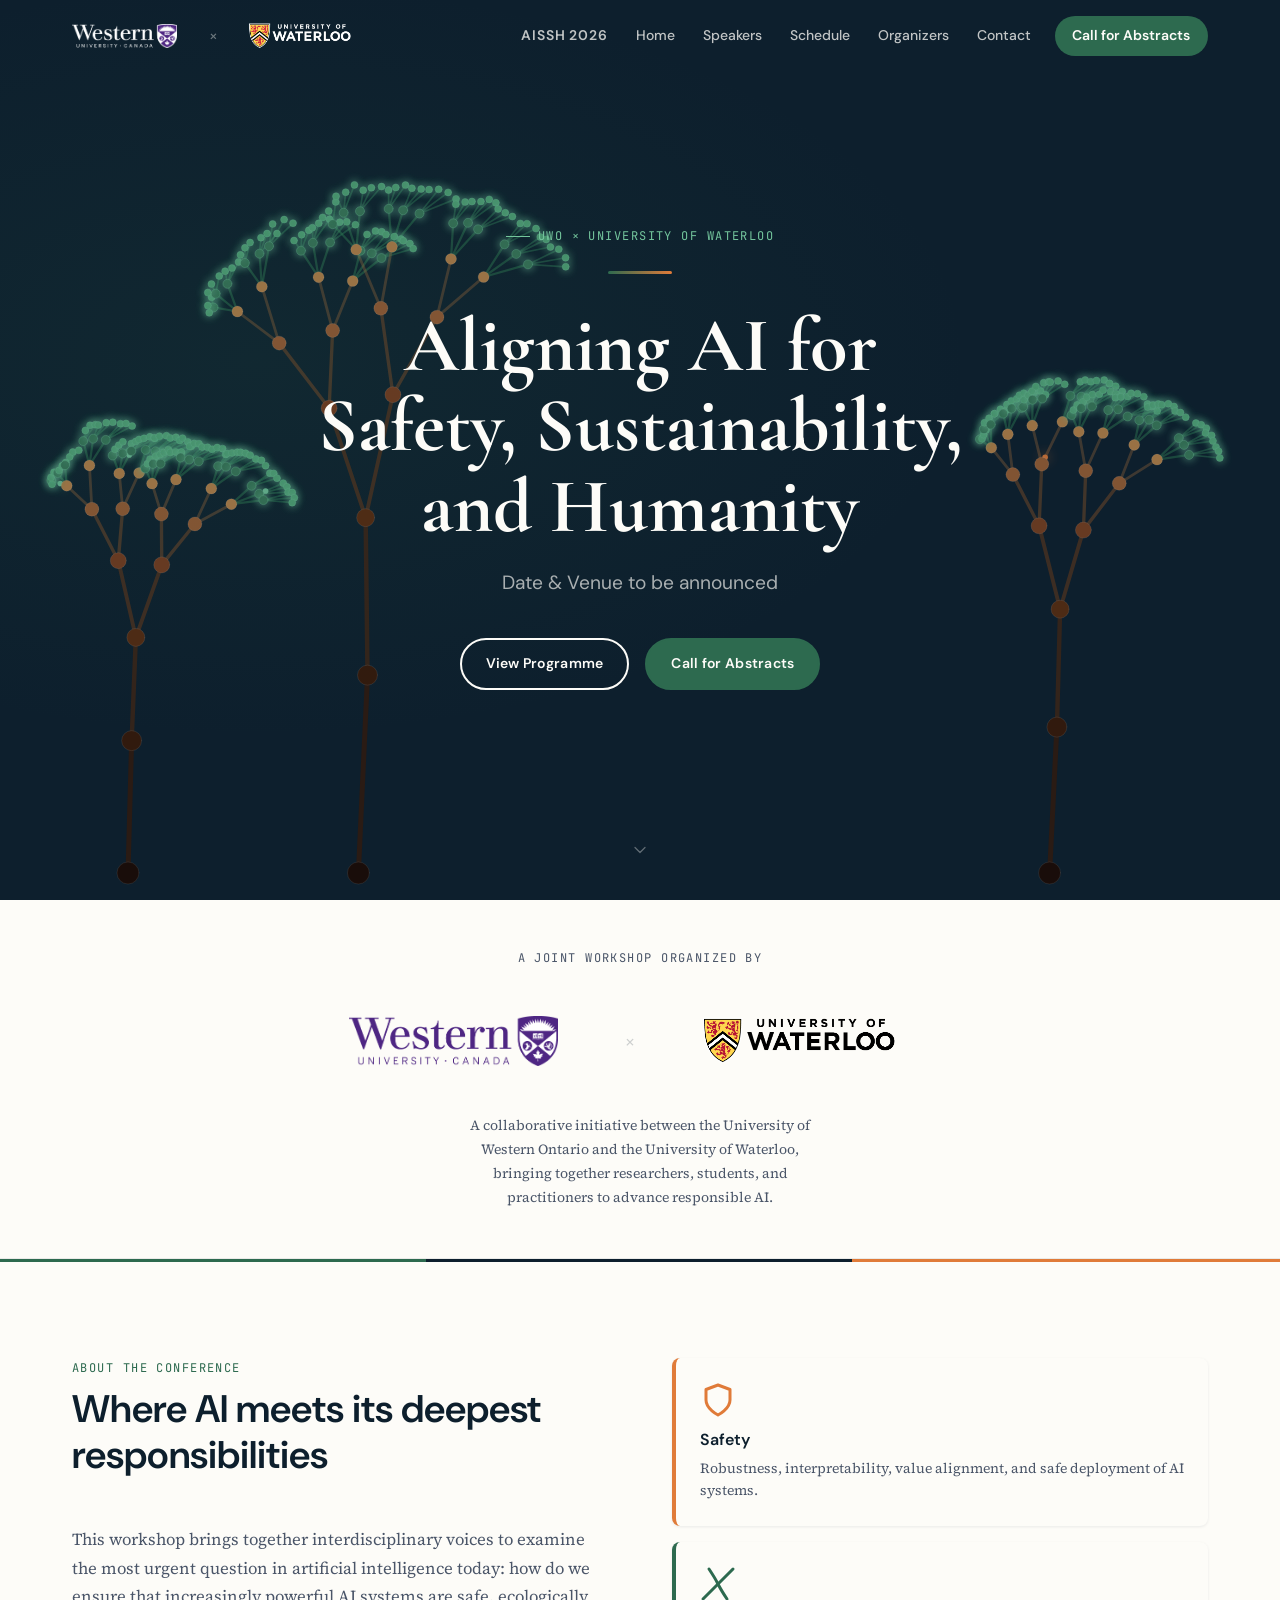
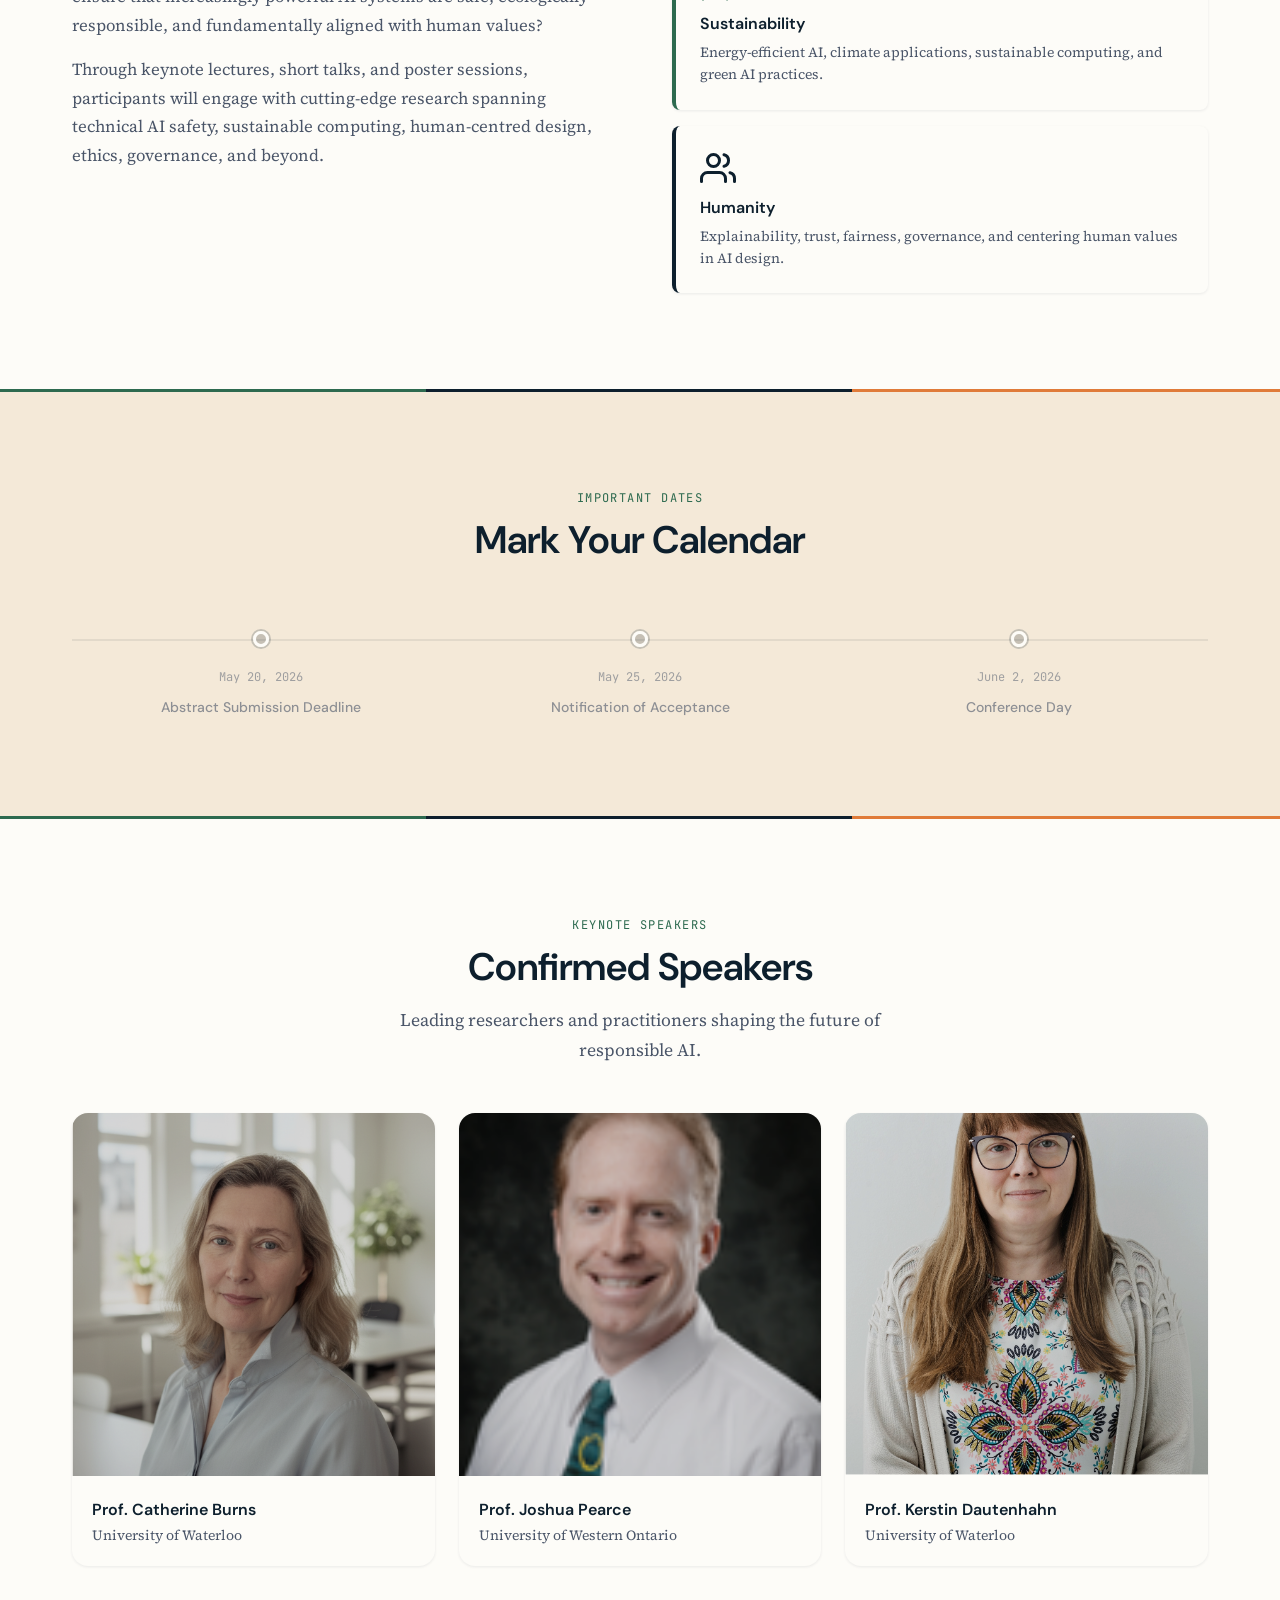
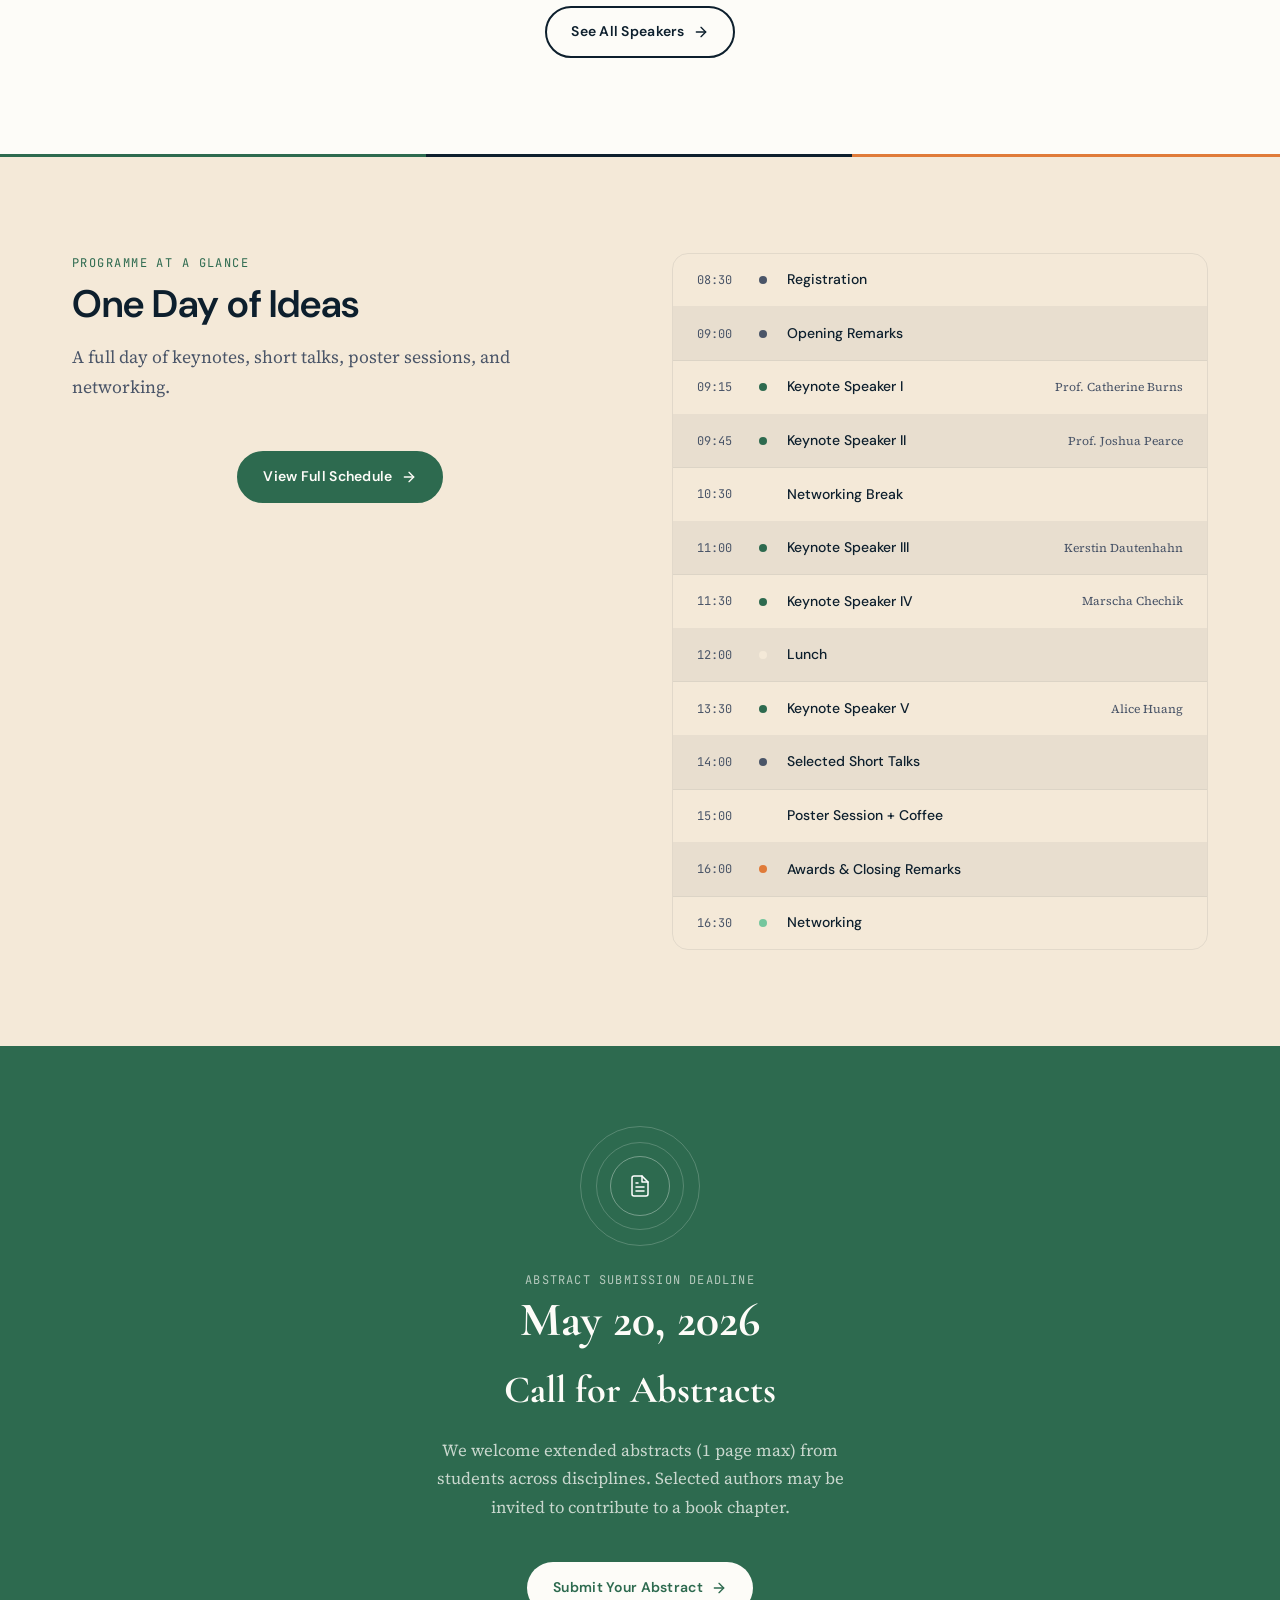
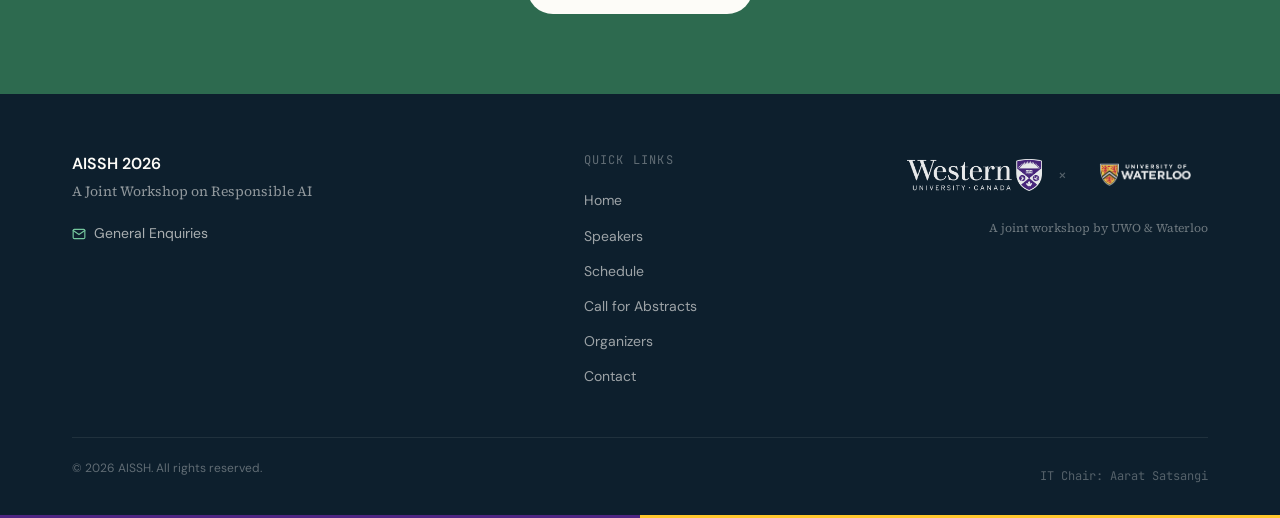
==== index.html @ c611cb41 "first commit" ====
<!DOCTYPE html>
<html lang="en">

<head>
  <meta charset="UTF-8">
  <meta name="viewport" content="width=device-width, initial-scale=1.0">
  <meta name="description"
    content="Aligning AI for Safety, Sustainability, and Humanity — a joint workshop by the University of Western Ontario and University of Waterloo.">
  <title>AISSH 2026 — Aligning AI for Safety, Sustainability, and Humanity</title>

  <!-- Fonts -->
  <link rel="preconnect" href="https://fonts.googleapis.com">
  <link rel="preconnect" href="https://fonts.gstatic.com" crossorigin>
  <link
    href="https://fonts.googleapis.com/css2?family=Cormorant+Garamond:wght@600;700&family=DM+Sans:ital,opsz,wght@0,9..40,400;0,9..40,500;0,9..40,600;1,9..40,400&family=Source+Serif+4:ital,opsz,wght@0,8..60,400;0,8..60,600;1,8..60,400&family=JetBrains+Mono:wght@400&display=swap"
    rel="stylesheet">

  <!-- CSS -->
  <link rel="stylesheet" href="css/variables.css">
  <link rel="stylesheet" href="css/base.css">
  <link rel="stylesheet" href="css/layout.css">
  <link rel="stylesheet" href="css/animations.css">
  <link rel="stylesheet" href="css/header.css">
  <link rel="stylesheet" href="css/footer.css">
  <link rel="stylesheet" href="css/hero.css">
  <link rel="stylesheet" href="css/home.css">
</head>

<body class="page-home">

  <!-- ══ HEADER ══════════════════════════════════════════════ -->
  <header class="site-header" role="banner">
    <div class="site-header__inner">
      <a href="index.html" class="site-header__logos" aria-label="AISSH 2026 — Home">
        <img src="assets/logos/uwo-logo-rev.png" alt="University of Western Ontario" class="site-header__logo-img">
        <span class="site-header__logo-sep" aria-hidden="true">×</span>
        <img src="assets/logos/waterloo-logo-rev.png" alt="University of Waterloo" class="site-header__logo-img">
      </a>

      <span class="site-header__wordmark" aria-hidden="true">AISSH 2026</span>

      <nav class="site-nav" aria-label="Main navigation">
        <a href="index.html" class="site-nav__link" data-nav-link>Home</a>
        <a href="speakers.html" class="site-nav__link" data-nav-link>Speakers</a>
        <a href="schedule.html" class="site-nav__link" data-nav-link>Schedule</a>
        <a href="organizers.html" class="site-nav__link" data-nav-link>Organizers</a>
        <a href="contact.html" class="site-nav__link" data-nav-link>Contact</a>
        <a href="call-for-abstracts.html" class="site-nav__link site-nav__cta" data-nav-link>Call for Abstracts</a>
      </nav>

      <button class="site-header__hamburger" aria-label="Open navigation menu" aria-expanded="false"
        aria-controls="mobile-nav">
        <span></span><span></span><span></span>
      </button>
    </div>
  </header>

  <!-- ══ MOBILE NAV ══════════════════════════════════════════ -->
  <nav id="mobile-nav" class="site-nav__mobile" aria-label="Mobile navigation">
    <a href="index.html" class="site-nav__mobile-link" data-nav-link>Home</a>
    <a href="speakers.html" class="site-nav__mobile-link" data-nav-link>Speakers</a>
    <a href="schedule.html" class="site-nav__mobile-link" data-nav-link>Schedule</a>
    <a href="organizers.html" class="site-nav__mobile-link" data-nav-link>Organizers</a>
    <a href="contact.html" class="site-nav__mobile-link" data-nav-link>Contact</a>
    <a href="call-for-abstracts.html" class="site-nav__mobile-cta">Call for Abstracts</a>
  </nav>

  <main id="main-content">

    <!-- ══ § HERO ══════════════════════════════════════════ -->
    <section class="hero" aria-label="Conference hero">

      <!-- Neural-tree canvas (right half, decorative) -->
      <canvas id="tree-canvas" class="hero__canvas" aria-hidden="true"></canvas>

      <div class="hero__content">
        <span class="hero__eyebrow anim-fade-up">UWO × University of Waterloo</span>
        <span class="hero__accent anim-fade-up anim-delay-1" aria-hidden="true"></span>

        <h1 class="hero__headline anim-fade-up anim-delay-2">
          Aligning AI for Safety, Sustainability, and Humanity
        </h1>

        <p class="hero__subline anim-fade-up anim-delay-3" id="hero-date">
          Date &amp; Venue to be announced
        </p>

        <div class="hero__ctas anim-fade-up anim-delay-4">
          <a href="schedule.html" class="btn btn-outline" id="hero-cta-schedule">View Programme</a>
          <a href="call-for-abstracts.html" class="btn btn-primary" id="hero-cta-submit">Call for Abstracts</a>
        </div>
      </div>

      <a href="#hosted-by" class="hero__scroll" aria-label="Scroll down">
        <svg xmlns="http://www.w3.org/2000/svg" width="20" height="20" viewBox="0 0 24 24" fill="none"
          stroke="currentColor" stroke-width="1.5" stroke-linecap="round" stroke-linejoin="round" aria-hidden="true">
          <polyline points="6 9 12 15 18 9" />
        </svg>
      </a>
    </section>

    <!-- ══ § HOSTED BY ══════════════════════════════════════════ -->
    <section class="hosted-by" id="hosted-by" aria-label="Hosted by">
      <div class="container">
        <div class="hosted-by__inner">
          <span class="hosted-by__label">A joint workshop organized by</span>
          <div class="hosted-by__logos">
            <img src="assets/logos/uwo-logo.png" alt="University of Western Ontario" class="hosted-by__logo">
            <span class="hosted-by__sep" aria-hidden="true">×</span>
            <img src="assets/logos/waterloo-logo.png" alt="University of Waterloo" class="hosted-by__logo">
          </div>
          <p class="hosted-by__description">
            A collaborative initiative between the University of Western Ontario and the University of Waterloo,
            bringing together researchers, students, and practitioners to advance responsible AI.
          </p>
        </div>
      </div>
    </section>

    <hr class="split-rule section-divider" aria-hidden="true">

    <!-- ══ § ABOUT ═══════════════════════════════════════════════ -->
    <section class="section" id="about" aria-labelledby="about-title">
      <div class="container">
        <div class="two-col">
          <!-- Left: description -->
          <div>
            <div class="section-header reveal">
              <span class="section-label">About the Conference</span>
              <h2 class="section-title" id="about-title">Where AI meets its deepest responsibilities</h2>
            </div>
            <p class="about__description reveal anim-delay-1">
              This workshop brings together interdisciplinary voices to examine the most urgent question
              in artificial intelligence today: how do we ensure that increasingly powerful AI systems
              are safe, ecologically responsible, and fundamentally aligned with human values?
            </p>
            <p class="about__description reveal anim-delay-2" style="margin-top:1rem;">
              Through keynote lectures, short talks, and poster sessions, participants will engage
              with cutting-edge research spanning technical AI safety, sustainable computing,
              human-centred design, ethics, governance, and beyond.
            </p>
          </div>

          <!-- Right: pillar cards -->
          <div class="about__pillars">
            <article class="pillar-card pillar-card--safety reveal">
              <svg class="pillar-card__icon" xmlns="http://www.w3.org/2000/svg" viewBox="0 0 24 24" fill="none"
                stroke="currentColor" stroke-width="2" stroke-linecap="round" stroke-linejoin="round"
                aria-hidden="true">
                <path d="M12 22s8-4 8-10V5l-8-3-8 3v7c0 6 8 10 8 10z" />
              </svg>
              <h3 class="pillar-card__title">Safety</h3>
              <p class="pillar-card__desc">Robustness, interpretability, value alignment, and safe deployment of AI
                systems.</p>
            </article>
            <article class="pillar-card pillar-card--sustain reveal anim-delay-1">
              <svg class="pillar-card__icon" xmlns="http://www.w3.org/2000/svg" viewBox="0 0 24 24" fill="none"
                stroke="currentColor" stroke-width="2" stroke-linecap="round" stroke-linejoin="round"
                aria-hidden="true">
                <path d="M2 22 C2 22 7 17 12 12 C17 7 22 2 22 2" />
                <path d="M6 2 C6 2 10 8 12 12 C14 16 18 22 18 22" />
              </svg>
              <h3 class="pillar-card__title">Sustainability</h3>
              <p class="pillar-card__desc">Energy-efficient AI, climate applications, sustainable computing, and green
                AI practices.</p>
            </article>
            <article class="pillar-card pillar-card--humanity reveal anim-delay-2">
              <svg class="pillar-card__icon" xmlns="http://www.w3.org/2000/svg" viewBox="0 0 24 24" fill="none"
                stroke="currentColor" stroke-width="2" stroke-linecap="round" stroke-linejoin="round"
                aria-hidden="true">
                <path d="M17 21v-2a4 4 0 0 0-4-4H5a4 4 0 0 0-4 4v2" />
                <circle cx="9" cy="7" r="4" />
                <path d="M23 21v-2a4 4 0 0 0-3-3.87" />
                <path d="M16 3.13a4 4 0 0 1 0 7.75" />
              </svg>
              <h3 class="pillar-card__title">Humanity</h3>
              <p class="pillar-card__desc">Explainability, trust, fairness, governance, and centering human values in AI
                design.</p>
            </article>
          </div>
        </div>
      </div>
    </section>

    <hr class="split-rule section-divider" aria-hidden="true">

    <!-- ══ § KEY DATES ═══════════════════════════════════════════ -->
    <section class="section section--sand" id="key-dates" aria-labelledby="dates-title">
      <div class="container">
        <div class="section-header section-header--center reveal">
          <span class="section-label">Important Dates</span>
          <h2 class="section-title" id="dates-title">Mark Your Calendar</h2>
        </div>
        <div class="key-dates__timeline" id="key-dates-list" aria-label="Key dates timeline">
          <!-- Injected by home.js -->
          <p class="text-center" style="color:var(--color-slate); padding:2rem 0;">Loading dates…</p>
        </div>
      </div>
    </section>

    <hr class="split-rule section-divider" aria-hidden="true">

    <!-- ══ § KEYNOTE SPEAKERS PREVIEW ══════════════════════════ -->
    <section class="section" id="speakers" aria-labelledby="speakers-preview-title">
      <div class="container">
        <div class="section-header section-header--center reveal">
          <span class="section-label">Keynote Speakers</span>
          <h2 class="section-title" id="speakers-preview-title">Confirmed Speakers</h2>
          <p class="section-subtitle">Leading researchers and practitioners shaping the future of responsible AI.</p>
        </div>
        <div class="card-grid card-grid--4" id="speakers-preview-grid" aria-label="Speaker preview cards">
          <!-- Injected by home.js -->
        </div>
        <div class="speaker-preview__see-all reveal">
          <a href="speakers.html" class="btn btn-outline-dark" id="see-all-speakers-link">
            See All Speakers
            <svg xmlns="http://www.w3.org/2000/svg" width="16" height="16" viewBox="0 0 24 24" fill="none"
              stroke="currentColor" stroke-width="2" stroke-linecap="round" stroke-linejoin="round" aria-hidden="true">
              <line x1="5" y1="12" x2="19" y2="12" />
              <polyline points="12 5 19 12 12 19" />
            </svg>
          </a>
        </div>
      </div>
    </section>

    <hr class="split-rule section-divider" aria-hidden="true">

    <!-- ══ § QUICK SCHEDULE ════════════════════════════════════ -->
    <section class="section section--sand" id="quick-schedule" aria-labelledby="schedule-preview-title">
      <div class="container">
        <div class="two-col">
          <div>
            <div class="section-header reveal">
              <span class="section-label">Programme at a Glance</span>
              <h2 class="section-title" id="schedule-preview-title">One Day of Ideas</h2>
              <p class="section-subtitle">A full day of keynotes, short talks, poster sessions, and networking.</p>
            </div>
            <div class="quick-schedule__link reveal">
              <a href="schedule.html" class="btn btn-primary" id="full-schedule-link">
                View Full Schedule
                <svg xmlns="http://www.w3.org/2000/svg" width="16" height="16" viewBox="0 0 24 24" fill="none"
                  stroke="currentColor" stroke-width="2" stroke-linecap="round" stroke-linejoin="round"
                  aria-hidden="true">
                  <line x1="5" y1="12" x2="19" y2="12" />
                  <polyline points="12 5 19 12 12 19" />
                </svg>
              </a>
            </div>
          </div>
          <div id="quick-schedule-list" class="quick-schedule__list reveal anim-delay-1"
            aria-label="Quick schedule overview">
            <!-- Injected by home.js -->
          </div>
        </div>
      </div>
    </section>

    <!-- ══ § CFP BANNER ════════════════════════════════════════ -->
    <section class="cfp-banner" id="cfp" aria-labelledby="cfp-title">
      <div class="container">
        <div class="cfp-banner__inner">
          <div class="cfp-banner__rings" aria-hidden="true">
            <div class="cfp-banner__rings-inner">
              <svg xmlns="http://www.w3.org/2000/svg" width="24" height="24" viewBox="0 0 24 24" fill="none"
                stroke="white" stroke-width="1.5" stroke-linecap="round" stroke-linejoin="round">
                <path d="M14 2H6a2 2 0 0 0-2 2v16a2 2 0 0 0 2 2h12a2 2 0 0 0 2-2V8z" />
                <polyline points="14 2 14 8 20 8" />
                <line x1="16" y1="13" x2="8" y2="13" />
                <line x1="16" y1="17" x2="8" y2="17" />
                <polyline points="10 9 9 9 8 9" />
              </svg>
            </div>
          </div>
          <div>
            <span class="cfp-banner__deadline-label">Abstract Submission Deadline</span>
            <span class="cfp-banner__deadline-date" id="cfp-deadline-display">To be announced</span>
          </div>
          <h2 class="cfp-banner__title" id="cfp-title">Call for Abstracts</h2>
          <p class="cfp-banner__subtitle">
            We welcome extended abstracts (1 page max) from students across disciplines.
            Selected authors may be invited to contribute to a book chapter.
          </p>
          <a href="call-for-abstracts.html" class="btn cfp-banner__cta" id="cfp-banner-submit-btn">
            Submit Your Abstract
            <svg xmlns="http://www.w3.org/2000/svg" width="16" height="16" viewBox="0 0 24 24" fill="none"
              stroke="currentColor" stroke-width="2" stroke-linecap="round" stroke-linejoin="round" aria-hidden="true">
              <line x1="5" y1="12" x2="19" y2="12" />
              <polyline points="12 5 19 12 12 19" />
            </svg>
          </a>
        </div>
      </div>
    </section>

  </main>

  <!-- ══ FOOTER ═══════════════════════════════════════════════ -->
  <footer class="site-footer" role="contentinfo">
    <div class="container">
      <div class="site-footer__body">
        <div class="site-footer__identity">
          <p class="site-footer__conf-name">AISSH 2026</p>
          <p class="site-footer__tagline">Aligning AI for Safety, Sustainability, and Humanity</p>
          <ul class="site-footer__contact-list">
            <li class="site-footer__contact-item">
              <svg xmlns="http://www.w3.org/2000/svg" width="14" height="14" viewBox="0 0 24 24" fill="none"
                stroke="currentColor" stroke-width="2" stroke-linecap="round" stroke-linejoin="round"
                aria-hidden="true">
                <path d="M4 4h16c1.1 0 2 .9 2 2v12c0 1.1-.9 2-2 2H4c-1.1 0-2-.9-2-2V6c0-1.1.9-2 2-2z" />
                <polyline points="22,6 12,13 2,6" />
              </svg>
              <a href="contact.html">General Enquiries</a>
            </li>
          </ul>
        </div>

        <nav class="site-footer__nav" aria-label="Footer navigation">
          <p class="site-footer__nav-heading">Quick Links</p>
          <ul class="site-footer__nav-list">
            <li><a href="index.html" class="site-footer__nav-link">Home</a></li>
            <li><a href="speakers.html" class="site-footer__nav-link">Speakers</a></li>
            <li><a href="schedule.html" class="site-footer__nav-link">Schedule</a></li>
            <li><a href="call-for-abstracts.html" class="site-footer__nav-link">Call for Abstracts</a></li>
            <li><a href="organizers.html" class="site-footer__nav-link">Organizers</a></li>
            <li><a href="contact.html" class="site-footer__nav-link">Contact</a></li>
          </ul>
        </nav>

        <div class="site-footer__universities">
          <div class="site-footer__uni-strip">
            <img src="assets/logos/uwo-logo-rev.png" alt="University of Western Ontario" class="site-footer__uni-logo">
            <span class="site-footer__uni-sep" aria-hidden="true">×</span>
            <img src="assets/logos/waterloo-logo-rev.png" alt="University of Waterloo" class="site-footer__uni-logo">
          </div>
          <p class="site-footer__uni-label">A joint workshop by UWO &amp; Waterloo</p>
        </div>
      </div>

      <div class="site-footer__bottom">
        <p class="site-footer__copyright">© <span class="footer-year">2026</span> AISSH. All rights reserved.</p>
        <p class="site-footer__credit">IT Chair: Aarat Satsangi</p>
      </div>
    </div>
    <div class="site-footer__uni-bar" aria-hidden="true"></div>
  </footer>

  <!-- ══ SCRIPTS ══════════════════════════════════════════════ -->
  <script src="js/main.js"></script>
  <script src="js/home.js"></script>
  <script src="js/tree.js"></script>
</body>

</html>
---- css/variables.css ----
/* ============================================================
   VARIABLES.CSS — Design Tokens & CSS Custom Properties
   ============================================================ */

:root {
  /* ——— Colour Palette ——— */
  --color-deep:        #0D1F2D;
  --color-forest:      #2D6A4F;
  --color-sage:        #74C69D;
  --color-sand:        #F4E9D8;
  --color-amber:       #E07B39;
  --color-slate:       #4A5568;
  --color-white:       #FDFCF8;

  /* Transparent variants */
  --color-deep-05:     rgba(13, 31, 45, 0.05);
  --color-deep-08:     rgba(13, 31, 45, 0.08);
  --color-deep-12:     rgba(13, 31, 45, 0.12);
  --color-deep-20:     rgba(13, 31, 45, 0.20);
  --color-forest-10:   rgba(45, 106, 79, 0.10);
  --color-forest-15:   rgba(45, 106, 79, 0.15);
  --color-amber-10:    rgba(224, 123, 57, 0.10);
  --color-amber-15:    rgba(224, 123, 57, 0.15);
  --color-white-10:    rgba(253, 252, 248, 0.10);
  --color-white-80:    rgba(253, 252, 248, 0.80);

  /* University Accents — footer & co-branding only */
  --color-uwo:         #4F2683;
  --color-waterloo:    #FFC72C;

  /* ——— Typography ——— */
  --font-display: 'Cormorant Garamond', Georgia, 'Times New Roman', serif;
  --font-heading:  'DM Sans', system-ui, -apple-system, sans-serif;
  --font-body:     'Source Serif 4', Georgia, 'Times New Roman', serif;
  --font-mono:     'JetBrains Mono', 'Courier New', Courier, monospace;

  /* ——— Type Scale ——— */
  --text-hero:    clamp(2.8rem, 6vw, 5rem);
  --text-h2:      clamp(1.75rem, 3vw, 2.5rem);
  --text-h3:      clamp(1.2rem, 2vw, 1.5rem);
  --text-body:    1rem;
  --text-small:   0.875rem;
  --text-caption: 0.75rem;

  /* ——— Line Heights ——— */
  --lh-hero:  1.05;
  --lh-h2:    1.2;
  --lh-h3:    1.3;
  --lh-body:  1.7;

  /* ——— Spacing ——— */
  --section-py:     clamp(4rem, 8vw, 6rem);
  --container-max:  1200px;
  --container-px:   clamp(1rem, 4vw, 2rem);
  --card-gap:       1.5rem;
  --header-height:  72px;

  /* ——— Border Radius ——— */
  --radius-sm:   4px;
  --radius-md:   8px;
  --radius-lg:   16px;
  --radius-xl:   24px;
  --radius-full: 9999px;

  /* ——— Shadows ——— */
  --shadow-sm:  0 1px 3px var(--color-deep-08);
  --shadow-md:  0 4px 16px var(--color-deep-12);
  --shadow-lg:  0 8px 32px var(--color-deep-20);

  /* ——— Transitions ——— */
  --transition-fast: 150ms ease;
  --transition-base: 300ms ease;
  --transition-slow: 500ms ease;

  /* ——— Z-Index Scale ——— */
  --z-base:    1;
  --z-card:    10;
  --z-header:  100;
  --z-modal:   200;
  --z-overlay: 190;
}
---- css/base.css ----
/* ============================================================
   BASE.CSS — Reset, Typography, Global Element Styles
   ============================================================ */

/* ——— CSS Reset ——— */
*, *::before, *::after {
  box-sizing: border-box;
  margin: 0;
  padding: 0;
}

html {
  scroll-behavior: smooth;
  font-size: 16px;
  -webkit-text-size-adjust: 100%;
}

body {
  font-family: var(--font-body);
  font-size: var(--text-body);
  line-height: var(--lh-body);
  color: var(--color-deep);
  background-color: var(--color-white);
  -webkit-font-smoothing: antialiased;
  -moz-osx-font-smoothing: grayscale;
}

img, svg, video {
  display: block;
  max-width: 100%;
}

a {
  color: var(--color-forest);
  text-decoration: none;
  transition: color var(--transition-fast);
}

a:hover {
  color: var(--color-amber);
}

a:focus-visible {
  outline: 2px solid var(--color-amber);
  outline-offset: 3px;
  border-radius: var(--radius-sm);
}

ul, ol {
  list-style: none;
}

button {
  cursor: pointer;
  border: none;
  background: none;
  font-family: inherit;
}

button:focus-visible {
  outline: 2px solid var(--color-amber);
  outline-offset: 3px;
  border-radius: var(--radius-sm);
}

input, textarea, select {
  font-family: inherit;
  font-size: inherit;
}

/* ——— Typography ——— */
h1, h2, h3, h4, h5, h6 {
  font-family: var(--font-heading);
  line-height: var(--lh-h2);
  color: var(--color-deep);
}

h1 { font-size: var(--text-h2); font-weight: 600; }
h2 { font-size: var(--text-h2); font-weight: 600; }
h3 { font-size: var(--text-h3); font-weight: 500; line-height: var(--lh-h3); }

p { margin-bottom: 1rem; }
p:last-child { margin-bottom: 0; }

strong { font-weight: 600; }
em { font-style: italic; }

/* ——— Section Heading Pattern ——— */
.section-label {
  font-family: var(--font-mono);
  font-size: var(--text-caption);
  letter-spacing: 0.12em;
  text-transform: uppercase;
  color: var(--color-forest);
  margin-bottom: 0.5rem;
  display: block;
}

.section-title {
  font-family: var(--font-heading);
  font-size: var(--text-h2);
  font-weight: 600;
  color: var(--color-deep);
  line-height: var(--lh-h2);
  margin-bottom: 1rem;
}

.section-subtitle {
  font-family: var(--font-body);
  font-size: 1.1rem;
  color: var(--color-slate);
  line-height: var(--lh-body);
  max-width: 56ch;
}

/* ——— Split Rule Divider ——— */
.split-rule {
  display: flex;
  height: 3px;
  border: none;
  margin: 0;
  gap: 0;
}

.split-rule::before,
.split-rule,
.split-rule::after {
  content: '';
  display: block;
}

/* Used as a standalone element */
hr.split-rule {
  width: 100%;
  height: 3px;
  background: linear-gradient(
    to right,
    var(--color-forest) 33.3%,
    var(--color-deep)   33.3% 66.6%,
    var(--color-amber)  66.6%
  );
  border: none;
  margin: 0;
}

/* ——— Button Styles ——— */
.btn {
  display: inline-flex;
  align-items: center;
  gap: 0.5rem;
  padding: 0.75rem 1.5rem;
  border-radius: var(--radius-full);
  font-family: var(--font-heading);
  font-size: var(--text-small);
  font-weight: 600;
  letter-spacing: 0.02em;
  text-decoration: none;
  transition: background-color var(--transition-base),
              color var(--transition-base),
              box-shadow var(--transition-base),
              transform var(--transition-fast);
  cursor: pointer;
  border: 2px solid transparent;
}

.btn:hover {
  transform: translateY(-2px);
}

.btn:active {
  transform: translateY(0);
}

.btn-primary {
  background-color: var(--color-forest);
  color: var(--color-white);
  border-color: var(--color-forest);
}

.btn-primary:hover {
  background-color: #245c42;
  border-color: #245c42;
  color: var(--color-white);
  box-shadow: var(--shadow-md);
}

.btn-outline {
  background-color: transparent;
  color: var(--color-white);
  border-color: var(--color-white);
}

.btn-outline:hover {
  background-color: var(--color-white);
  color: var(--color-deep);
  box-shadow: var(--shadow-md);
}

.btn-outline-dark {
  background-color: transparent;
  color: var(--color-deep);
  border-color: var(--color-deep);
}

.btn-outline-dark:hover {
  background-color: var(--color-deep);
  color: var(--color-white);
}

.btn-amber {
  background-color: var(--color-amber);
  color: var(--color-white);
  border-color: var(--color-amber);
}

.btn-amber:hover {
  background-color: #c96a2a;
  border-color: #c96a2a;
  color: var(--color-white);
  box-shadow: var(--shadow-md);
}

/* ——— Badge ——— */
.badge {
  display: inline-flex;
  align-items: center;
  padding: 0.2rem 0.65rem;
  border-radius: var(--radius-full);
  font-family: var(--font-mono);
  font-size: var(--text-caption);
  font-weight: 400;
  letter-spacing: 0.04em;
  text-transform: uppercase;
}

.badge-confirmed {
  background-color: var(--color-forest-10);
  color: var(--color-forest);
}

/* ——— Utilities ——— */
.visually-hidden {
  position: absolute;
  width: 1px;
  height: 1px;
  margin: -1px;
  padding: 0;
  overflow: hidden;
  clip: rect(0, 0, 0, 0);
  white-space: nowrap;
  border: 0;
}

.text-center { text-align: center; }
.text-left   { text-align: left; }

.mt-sm { margin-top: 0.5rem; }
.mt-md { margin-top: 1rem; }
.mt-lg { margin-top: 2rem; }
---- css/layout.css ----
/* ============================================================
   LAYOUT.CSS — Containers, Grid, Section Wrappers
   ============================================================ */

/* ——— Container ——— */
.container {
  width: 100%;
  max-width: var(--container-max);
  margin-inline: auto;
  padding-inline: var(--container-px);
}

/* ——— Section Wrapper ——— */
.section {
  padding-block: var(--section-py);
}

.section--sand {
  background-color: var(--color-sand);
}

.section--deep {
  background-color: var(--color-deep);
  color: var(--color-white);
}

.section--forest {
  background-color: var(--color-forest);
  color: var(--color-white);
}

/* ——— Section Header ——— */
.section-header {
  margin-bottom: 3rem;
}

.section-header--center {
  text-align: center;
}

.section-header--center .section-subtitle {
  margin-inline: auto;
}

/* ——— Page Hero (inner pages) ——— */
.page-hero {
  background-color: var(--color-deep);
  color: var(--color-white);
  padding-top: calc(var(--header-height) + 5rem);
  padding-bottom: 4.5rem;
  min-height: 420px;
  position: relative;
  overflow: hidden;
}

.page-hero::before {
  display: none;
}

.page-hero .container {
  position: relative;
  z-index: 2;
  /* above canvas (z-index:0) */
  text-align: center;
  width: 100%;
}

.page-hero__label {
  font-family: var(--font-mono);
  font-size: var(--text-caption);
  letter-spacing: 0.12em;
  text-transform: uppercase;
  color: var(--color-sage);
  display: block;
  margin-bottom: 0.75rem;
}

.page-hero__title {
  font-family: var(--font-display);
  font-size: clamp(2rem, 4vw, 3.5rem);
  font-weight: 700;
  line-height: 1.1;
  color: var(--color-white);
  margin-bottom: 1rem;
}

.page-hero__subtitle {
  font-family: var(--font-body);
  font-size: 1.1rem;
  color: var(--color-sand);
  max-width: 52ch;
  line-height: var(--lh-body);
  margin-inline: auto;
  /* centre the constrained subtitle */
}

/* ——— Divider ——— */
.section-divider {
  margin-block: 0;
}

/* ——— Card Grids ——— */
.card-grid {
  display: grid;
  gap: var(--card-gap);
}

.card-grid--3 {
  grid-template-columns: repeat(3, 1fr);
}

.card-grid--2 {
  grid-template-columns: repeat(3, 1fr);
}

.card-grid--4 {
  grid-template-columns: repeat(3, 1fr);
}

/* ——— Responsive Grid Breakpoints ——— */
@media (max-width: 1024px) {
  .card-grid--4 {
    grid-template-columns: repeat(3, 1fr);
  }

  .card-grid--3 {
    grid-template-columns: repeat(3, 1fr);
  }
}

@media (max-width: 640px) {

  .card-grid--4,
  .card-grid--3,
  .card-grid--2 {
    grid-template-columns: 1fr;
  }
}

/* ——— Two Column Layout ——— */
.two-col {
  display: grid;
  grid-template-columns: 1fr 1fr;
  gap: 4rem;
  align-items: start;
}

@media (max-width: 768px) {
  .two-col {
    grid-template-columns: 1fr;
    gap: 2rem;
  }
}

/* ——— Flex utilities ——— */
.flex-center {
  display: flex;
  align-items: center;
  justify-content: center;
}

.flex-between {
  display: flex;
  align-items: center;
  justify-content: space-between;
}

.flex-gap-sm {
  gap: 0.5rem;
}

.flex-gap-md {
  gap: 1rem;
}

.flex-gap-lg {
  gap: 1.5rem;
}

/* ——— Main content offset for sticky header ——— */
main {
  padding-top: var(--header-height);
}

/* Home page hero doesn't need offset — it's full-viewport */
body.page-home main {
  padding-top: 0;
}
---- css/animations.css ----
/* ============================================================
   ANIMATIONS.CSS — Keyframes & Motion Utilities
   ============================================================ */

/* ——— Keyframes ——— */
@keyframes fadeInUp {
  from { opacity: 0; transform: translateY(24px); }
  to   { opacity: 1; transform: translateY(0); }
}

@keyframes fadeIn {
  from { opacity: 0; }
  to   { opacity: 1; }
}

@keyframes slideInLeft {
  from { opacity: 0; transform: translateX(-24px); }
  to   { opacity: 1; transform: translateX(0); }
}

@keyframes slideInRight {
  from { opacity: 0; transform: translateX(24px); }
  to   { opacity: 1; transform: translateX(0); }
}

@keyframes chevronBounce {
  0%, 100% { transform: translateY(0); }
  50%       { transform: translateY(6px); }
}

@keyframes pulseRing {
  0%   { transform: scale(1);   opacity: 0.6; }
  100% { transform: scale(1.4); opacity: 0; }
}

@keyframes spinnerRotate {
  to { transform: rotate(360deg); }
}

/* ——— Animation Utility Classes ——— */
.anim-fade-up {
  animation: fadeInUp 0.7s ease both;
}

.anim-delay-1 { animation-delay: 0.1s; }
.anim-delay-2 { animation-delay: 0.2s; }
.anim-delay-3 { animation-delay: 0.35s; }
.anim-delay-4 { animation-delay: 0.5s; }
.anim-delay-5 { animation-delay: 0.65s; }

.anim-fade-in {
  animation: fadeIn 0.6s ease both;
}

/* ——— Scroll-triggered reveal (JS adds .revealed) ——— */
.reveal {
  opacity: 0;
  transform: translateY(20px);
  transition: opacity 0.6s ease, transform 0.6s ease;
}
.reveal.revealed {
  opacity: 1;
  transform: translateY(0);
}

/* ——— Respect reduced motion ——— */
@media (prefers-reduced-motion: reduce) {
  *,
  *::before,
  *::after {
    animation-duration: 0.01ms !important;
    animation-iteration-count: 1 !important;
    transition-duration: 0.01ms !important;
  }

  .reveal {
    opacity: 1;
    transform: none;
    transition: none;
  }
}
---- css/header.css ----
/* ============================================================
   HEADER.CSS — Sticky Navigation
   ============================================================ */

.site-header {
  position: fixed;
  top: 0;
  left: 0;
  right: 0;
  height: var(--header-height);
  z-index: var(--z-header);
  transition: background-color var(--transition-base),
    box-shadow var(--transition-base),
    backdrop-filter var(--transition-base);
}

/* Transparent state (on hero) */
.site-header--transparent {
  background-color: transparent;
}

/* Solid state (after scroll) */
.site-header--solid {
  background-color: var(--color-deep);
  box-shadow: 0 1px 0 rgba(253, 252, 248, 0.08);
  backdrop-filter: blur(12px);
}

/* Non-home pages always solid */
.site-header--always-solid {
  background-color: var(--color-deep);
  box-shadow: 0 1px 0 rgba(253, 252, 248, 0.08);
}

/* ——— Inner layout — 3-column grid ——— */
.site-header__inner {
  display: grid;
  grid-template-columns: 1fr auto 1fr;
  align-items: center;
  height: 100%;
  padding-inline: var(--container-px);
  max-width: var(--container-max);
  margin-inline: auto;
  gap: 1rem;
}

/* ——— Logo Strip ——— */
.site-header__logos {
  display: flex;
  align-items: center;
  gap: 0.75rem;
  text-decoration: none;
  flex-shrink: 0;
}

.site-header__logo-img {
  width: auto;
  max-width: 250px;
  object-fit: contain;
  object-position: center;
  vertical-align: middle;
}

.site-header__logo-img[src*="uwo"] {
  height: 25px;
  margin-right: 20px;
  /* Western logo is wide/tall, visually shrink it slightly */
}

.site-header__logo-img[src*="waterloo"] {
  height: 56px;
  /* Waterloo logo is mostly padding/wide, visually scale it up */
}

.site-header__logo-sep {
  font-family: var(--font-heading);
  font-size: 1rem;
  color: rgba(253, 252, 248, 0.4);
  user-select: none;
}

/* ——— Wordmark (centre column) ——— */
.site-header__wordmark {
  font-family: var(--font-heading);
  font-size: var(--text-small);
  font-weight: 600;
  letter-spacing: 0.06em;
  text-transform: uppercase;
  color: rgba(253, 252, 248, 0.75);
  white-space: nowrap;
  pointer-events: none;
  text-align: center;
  /* No position:absolute — sits naturally in centre grid column */
}

/* ——— Navigation (right column) ——— */
.site-nav {
  display: flex;
  align-items: center;
  justify-content: flex-end;
  gap: 0.25rem;
}

.site-nav__link {
  font-family: var(--font-heading);
  font-size: var(--text-small);
  font-weight: 500;
  color: rgba(253, 252, 248, 0.75);
  padding: 0.4rem 0.75rem;
  border-radius: var(--radius-sm);
  text-decoration: none;
  transition: color var(--transition-fast), background-color var(--transition-fast);
}

.site-nav__link:hover,
.site-nav__link[aria-current="page"] {
  color: var(--color-white);
  background-color: var(--color-white-10);
}

.site-nav__cta {
  margin-left: 0.5rem;
  padding: 0.5rem 1.1rem;
  background-color: var(--color-forest);
  color: var(--color-white) !important;
  border-radius: var(--radius-full);
  font-weight: 600;
  font-size: var(--text-small);
  font-family: var(--font-heading);
  white-space: nowrap;
  transition: background-color var(--transition-base), transform var(--transition-fast);
}

.site-nav__cta:hover {
  background-color: #245c42;
  transform: translateY(-1px);
  color: var(--color-white);
  background-color: #245c42 !important;
}

/* ——— Hamburger (mobile) ——— */
.site-header__hamburger {
  display: none;
  flex-direction: column;
  justify-content: center;
  align-items: center;
  width: 44px;
  height: 44px;
  gap: 5px;
  cursor: pointer;
  background: none;
  border: none;
  padding: 0;
}

.site-header__hamburger span {
  display: block;
  width: 22px;
  height: 2px;
  background-color: var(--color-white);
  border-radius: 2px;
  transition: transform var(--transition-base), opacity var(--transition-base);
}

.site-header__hamburger[aria-expanded="true"] span:nth-child(1) {
  transform: translateY(7px) rotate(45deg);
}

.site-header__hamburger[aria-expanded="true"] span:nth-child(2) {
  opacity: 0;
}

.site-header__hamburger[aria-expanded="true"] span:nth-child(3) {
  transform: translateY(-7px) rotate(-45deg);
}

/* ——— Mobile Drawer ——— */
.site-nav__mobile {
  display: none;
  position: fixed;
  top: var(--header-height);
  left: 0;
  right: 0;
  background-color: var(--color-deep);
  border-top: 1px solid rgba(253, 252, 248, 0.08);
  padding: 1.5rem var(--container-px) 2rem;
  z-index: calc(var(--z-header) - 1);
  animation: fadeIn 0.2s ease;
}

.site-nav__mobile.is-open {
  display: block;
}

.site-nav__mobile-link {
  display: block;
  font-family: var(--font-heading);
  font-size: 1.1rem;
  font-weight: 500;
  color: rgba(253, 252, 248, 0.8);
  padding: 0.85rem 0;
  border-bottom: 1px solid rgba(253, 252, 248, 0.06);
  text-decoration: none;
  transition: color var(--transition-fast);
}

.site-nav__mobile-link:hover,
.site-nav__mobile-link[aria-current="page"] {
  color: var(--color-sage);
}

.site-nav__mobile-cta {
  display: inline-block;
  margin-top: 1.25rem;
  background-color: var(--color-forest);
  color: var(--color-white);
  padding: 0.75rem 1.5rem;
  border-radius: var(--radius-full);
  font-family: var(--font-heading);
  font-size: 1rem;
  font-weight: 600;
  text-decoration: none;
}

/* ——— Responsive ——— */
@media (max-width: 768px) {
  .site-header__inner {
    grid-template-columns: 1fr auto;
    /* logos | hamburger */
  }

  .site-nav {
    display: none;
  }

  .site-header__hamburger {
    display: flex;
  }

  .site-header__wordmark {
    display: none;
  }
}

@media (max-width: 480px) {
  .site-header__logo-img[src*="uwo"] {
    height: 20px;
    margin-right: 10px;
  }
  .site-header__logo-img[src*="waterloo"] {
    height: 42px;
  }
}
---- css/footer.css ----
/* ============================================================
   FOOTER.CSS — Site Footer
   ============================================================ */

.site-footer {
  background-color: var(--color-deep);
  color: rgba(253, 252, 248, 0.7);
  padding-top: 3.5rem;
}

/* ——— Main footer body ——— */
.site-footer__body {
  display: grid;
  grid-template-columns: 1fr auto 1fr;
  gap: 3rem;
  padding-bottom: 3rem;
  border-bottom: 1px solid rgba(253, 252, 248, 0.08);
  align-items: start;
}

/* Left: Identity */
.site-footer__conf-name {
  font-family: var(--font-heading);
  font-size: 1rem;
  font-weight: 600;
  color: var(--color-white);
  margin-bottom: 0.25rem;
}

.site-footer__tagline {
  font-family: var(--font-body);
  font-size: var(--text-small);
  color: rgba(253, 252, 248, 0.55);
  margin-bottom: 1.25rem;
  line-height: 1.5;
}

.site-footer__contact-list {
  display: flex;
  flex-direction: column;
  gap: 0.4rem;
}

.site-footer__contact-item {
  display: flex;
  align-items: center;
  gap: 0.5rem;
  font-family: var(--font-heading);
  font-size: var(--text-small);
}

.site-footer__contact-item svg {
  flex-shrink: 0;
  color: var(--color-sage);
}

.site-footer__contact-item a {
  color: rgba(253, 252, 248, 0.65);
  text-decoration: none;
  transition: color var(--transition-fast);
}

.site-footer__contact-item a:hover {
  color: var(--color-sage);
}

/* Centre: Quick links */
.site-footer__nav-heading {
  font-family: var(--font-mono);
  font-size: var(--text-caption);
  letter-spacing: 0.1em;
  text-transform: uppercase;
  color: rgba(253, 252, 248, 0.35);
  margin-bottom: 1rem;
}

.site-footer__nav-list {
  display: flex;
  flex-direction: column;
  gap: 0.5rem;
}

.site-footer__nav-link {
  font-family: var(--font-heading);
  font-size: var(--text-small);
  color: rgba(253, 252, 248, 0.6);
  text-decoration: none;
  transition: color var(--transition-fast);
}

.site-footer__nav-link:hover {
  color: var(--color-sage);
}

/* Right: University logos */
.site-footer__universities {
  display: flex;
  flex-direction: column;
  align-items: flex-end;
  gap: 1.25rem;
}

.site-footer__uni-strip {
  display: flex;
  align-items: center;
  gap: 1rem;
}

.site-footer__uni-logo {
  width: auto;
  max-width: 250px;
  object-fit: contain;
  object-position: center;
  vertical-align: middle;
  opacity: 0.9;
}

.site-footer__uni-logo[src*="uwo"] {
  height: 32px;
}

.site-footer__uni-logo[src*="waterloo"] {
  height: 50px;
}

.site-footer__uni-sep {
  font-family: var(--font-heading);
  font-size: 1rem;
  color: rgba(253, 252, 248, 0.3);
}

.site-footer__uni-label {
  font-family: var(--font-body);
  font-size: var(--text-caption);
  color: rgba(253, 252, 248, 0.4);
  text-align: right;
  line-height: 1.4;
}

/* ——— Footer bottom bar ——— */
.site-footer__bottom {
  padding-block: 1.25rem;
  display: flex;
  align-items: center;
  justify-content: space-between;
  gap: 1rem;
  flex-wrap: wrap;
}

.site-footer__copyright {
  font-family: var(--font-heading);
  font-size: var(--text-caption);
  color: rgba(253, 252, 248, 0.35);
}

.site-footer__credit {
  font-family: var(--font-mono);
  font-size: var(--text-caption);
  color: rgba(253, 252, 248, 0.3);
}

/* ——— University accent strip ——— */
.site-footer__uni-bar {
  height: 3px;
  background: linear-gradient(to right,
      var(--color-uwo) 50%,
      var(--color-waterloo) 50%);
}

/* ——— Responsive ——— */
@media (max-width: 900px) {
  .site-footer__body {
    grid-template-columns: 1fr 1fr;
  }

  .site-footer__universities {
    grid-column: 1 / -1;
    align-items: flex-start;
  }
}

@media (max-width: 560px) {
  .site-footer__body {
    grid-template-columns: 1fr;
    gap: 2rem;
  }

  .site-footer__universities {
    align-items: flex-start;
  }

  .site-footer__bottom {
    flex-direction: column;
    align-items: flex-start;
    gap: 0.5rem;
  }
}
---- css/hero.css ----
/* ============================================================
   HERO.CSS — Homepage Hero Section
   ============================================================ */

.hero {
  position: relative;
  min-height: 100svh;
  min-height: 100vh;
  display: flex;
  flex-direction: column;
  justify-content: center;
  background-color: var(--color-deep);
  background-image:
    radial-gradient(ellipse 80% 60% at 20% 40%, rgba(45, 106, 79, 0.12) 0%, transparent 70%);
  overflow: hidden;
  color: var(--color-white);
}

/* ——— Neural-tree canvas ——— */
.hero__canvas {
  position: absolute;
  inset: 0;
  width: 100%;
  height: 100%;
  pointer-events: none;
  z-index: 0;
  opacity: 0.8; /* matches ctrl-trees default value */
  transition: opacity 0.1s;
}


/* ——— Background texture (disabled) ——— */
.hero__texture {
  display: none;
}

/* Bottom gradient overlay removed */

/* ——— Content — centered above the tree ——— */
.hero__content {
  position: relative;
  z-index: 2;
  width: 100%;
  max-width: var(--container-max);
  margin-inline: auto;
  padding-inline: var(--container-px);
  padding-top: calc(var(--header-height) + 2rem);
  padding-bottom: 6rem;
  text-align: center;
}

/* ——— Pre-headline tag ——— */
.hero__eyebrow {
  display: inline-flex;
  align-items: center;
  justify-content: center;
  gap: 0.5rem;
  font-family: var(--font-mono);
  font-size: var(--text-caption);
  letter-spacing: 0.12em;
  text-transform: uppercase;
  color: var(--color-sage);
  margin-bottom: 1.5rem;
}

.hero__eyebrow::before {
  content: '';
  display: block;
  width: 24px;
  height: 1px;
  background-color: var(--color-sage);
}

/* ——— Headline ——— */
.hero__headline {
  font-family: var(--font-display);
  font-size: var(--text-hero);
  font-weight: 700;
  line-height: var(--lh-hero);
  color: var(--color-white);
  margin-bottom: 1.25rem;
  max-width: 18ch;
  margin-inline: auto; /* centre the constrained headline */
}

/* Stagger animation on words */
.hero__headline .word {
  display: inline-block;
  animation: fadeInUp 0.7s ease both;
}

/* ——— Subline ——— */
.hero__subline {
  font-family: var(--font-heading);
  font-size: clamp(1rem, 2vw, 1.2rem);
  color: rgba(253, 252, 248, 0.65);
  margin-bottom: 2.5rem;
  max-width: 48ch;
  line-height: 1.6;
  margin-inline: auto;
}

/* ——— CTA group ——— */
.hero__ctas {
  display: flex;
  align-items: center;
  justify-content: center;
  gap: 1rem;
  flex-wrap: wrap;
}

/* ——— Scroll chevron ——— */
.hero__scroll {
  position: absolute;
  bottom: 2.5rem;
  left: 50%;
  transform: translateX(-50%);
  z-index: 3;
  display: flex;
  flex-direction: column;
  align-items: center;
  gap: 0.35rem;
  color: rgba(253, 252, 248, 0.35);
  font-family: var(--font-mono);
  font-size: var(--text-caption);
  letter-spacing: 0.1em;
  text-transform: uppercase;
  text-decoration: none;
}

.hero__scroll svg {
  animation: chevronBounce 1.8s ease-in-out infinite;
}


/* ——— Decorative accent line ——— */
.hero__accent {
  display: block;
  width: 64px;
  height: 3px;
  background: linear-gradient(to right, var(--color-forest), var(--color-amber));
  border-radius: var(--radius-full);
  margin-bottom: 2rem;
  margin-inline: auto;
}

/* ——— Responsive ——— */
@media (max-width: 768px) {
  .hero__content {
    max-width: 100%;
    padding-bottom: 5rem;
  }

  .hero__ctas {
    flex-direction: column;
    align-items: center;
  }

  .hero__scroll {
    bottom: 1.5rem;
  }
}
---- css/home.css ----
/* ============================================================
   HOME.CSS — Homepage Section Styles
   (Hosted By, About, Key Dates, Speaker Preview,
    Quick Schedule, CFP Banner)
   ============================================================ */

/* ——— § Hosted By ——— */
.hosted-by {
  padding-block: 3rem;
  background-color: var(--color-white);
  border-bottom: 1px solid var(--color-deep-08);
}

.hosted-by__inner {
  display: flex;
  flex-direction: column;
  align-items: center;
  gap: 1.25rem;
  text-align: center;
}

.hosted-by__label {
  font-family: var(--font-mono);
  font-size: var(--text-caption);
  letter-spacing: 0.12em;
  text-transform: uppercase;
  color: var(--color-slate);
}

.hosted-by__logos {
  display: flex;
  align-items: center;
  gap: 2rem;
}

.hosted-by__logo {
  height: 44px;
  width: auto;
}


.hosted-by__logo[src*="uwo"] {
  height: 50px;
  margin-right: 35px;
  /* Western logo is wide/tall, visually shrink it slightly */
}

.hosted-by__logo[src*="waterloo"] {
  height: 106px;
  /* Waterloo logo is mostly padding/wide, visually scale it up */
}

.hosted-by__sep {
  font-family: var(--font-heading);
  font-size: 1.25rem;
  color: var(--color-deep-20);
  font-weight: 300;
}

.hosted-by__description {
  font-family: var(--font-body);
  font-size: var(--text-small);
  color: var(--color-slate);
  max-width: 52ch;
  line-height: var(--lh-body);
}

/* ——— § About the Conference ——— */
.about__description {
  font-size: 1.05rem;
  line-height: var(--lh-body);
  color: var(--color-slate);
  margin-bottom: 0;
}

/* Pillar Cards */
.pillar-card {
  background-color: var(--color-white);
  border-radius: var(--radius-md);
  padding: 1.5rem;
  border-left: 4px solid transparent;
  box-shadow: var(--shadow-sm);
  transition: box-shadow var(--transition-base), transform var(--transition-base);
}

.pillar-card:hover {
  box-shadow: var(--shadow-md);
  transform: translateY(-3px);
}

.pillar-card--safety {
  border-left-color: var(--color-amber);
}

.pillar-card--sustain {
  border-left-color: var(--color-forest);
}

.pillar-card--humanity {
  border-left-color: var(--color-deep);
}

.pillar-card__icon {
  width: 36px;
  height: 36px;
  margin-bottom: 0.75rem;
  color: var(--color-forest);
}

.pillar-card--safety .pillar-card__icon {
  color: var(--color-amber);
}

.pillar-card--humanity .pillar-card__icon {
  color: var(--color-deep);
}

.pillar-card__title {
  font-family: var(--font-heading);
  font-size: 1rem;
  font-weight: 600;
  color: var(--color-deep);
  margin-bottom: 0.4rem;
}

.pillar-card__desc {
  font-family: var(--font-body);
  font-size: var(--text-small);
  color: var(--color-slate);
  line-height: 1.6;
}

.about__pillars {
  display: flex;
  flex-direction: column;
  gap: 1rem;
}

/* ——— § Key Dates ——— */
.key-dates__timeline {
  display: flex;
  gap: 0;
  position: relative;
}

/* Horizontal desktop layout */
.key-dates__timeline::before {
  content: '';
  position: absolute;
  top: 28px;
  left: 0;
  right: 0;
  height: 2px;
  background: var(--color-deep-08);
  z-index: 0;
}

.key-date-item {
  flex: 1;
  position: relative;
  padding-top: 3.5rem;
  padding-inline: 1rem;
  text-align: center;
  z-index: 1;
}

.key-date-item__dot {
  position: absolute;
  top: 20px;
  left: 50%;
  transform: translateX(-50%);
  width: 16px;
  height: 16px;
  border-radius: 50%;
  background-color: var(--color-slate);
  border: 3px solid var(--color-white);
  box-shadow: 0 0 0 2px var(--color-slate);
  transition: background-color var(--transition-base);
}

.key-date-item--highlight .key-date-item__dot {
  background-color: var(--color-amber);
  box-shadow: 0 0 0 2px var(--color-amber);
}

.key-date-item--past .key-date-item__dot {
  background-color: var(--color-deep-20);
  box-shadow: 0 0 0 2px var(--color-deep-20);
}

.key-date-item__date {
  font-family: var(--font-mono);
  font-size: var(--text-caption);
  color: var(--color-amber);
  margin-bottom: 0.35rem;
  display: block;
}

.key-date-item--past .key-date-item__date {
  color: var(--color-slate);
  opacity: 0.5;
}

.key-date-item__label {
  font-family: var(--font-heading);
  font-size: var(--text-small);
  font-weight: 500;
  color: var(--color-deep);
  line-height: 1.3;
}

.key-date-item--past .key-date-item__label {
  color: var(--color-slate);
  opacity: 0.6;
}

/* TBD dates — not yet announced */
.key-date-item--tbd .key-date-item__date {
  color: var(--color-slate);
  font-style: italic;
  opacity: 0.6;
}

.key-date-item--tbd .key-date-item__label {
  opacity: 0.7;
}

/* Mobile: vertical */
@media (max-width: 700px) {
  .key-dates__timeline {
    flex-direction: column;
    gap: 0;
  }

  .key-dates__timeline::before {
    top: 0;
    bottom: 0;
    left: 22px;
    right: auto;
    width: 2px;
    height: auto;
  }

  .key-date-item {
    display: flex;
    align-items: flex-start;
    gap: 1.25rem;
    padding-top: 0;
    padding-left: 56px;
    padding-bottom: 1.75rem;
    text-align: left;
  }

  .key-date-item__dot {
    top: 4px;
    left: 16px;
    transform: none;
  }

  /* .key-date-item__text — no specific styles needed */
}

/* ——— § Speaker Preview ——— */
.speaker-preview-card {
  background-color: var(--color-white);
  border-radius: var(--radius-lg);
  overflow: hidden;
  box-shadow: var(--shadow-sm);
  transition: box-shadow var(--transition-base), transform var(--transition-base);
  cursor: pointer;
}

.speaker-preview-card:hover {
  box-shadow: var(--shadow-lg);
  transform: translateY(-4px);
}

.speaker-preview-card__photo-wrap {
  position: relative;
  aspect-ratio: 1 / 1;
  overflow: hidden;
}

.speaker-preview-card__photo {
  width: 100%;
  height: 100%;
  object-fit: cover;
  filter: grayscale(20%) brightness(0.85);
  transition: filter var(--transition-slow);
}

.speaker-preview-card:hover .speaker-preview-card__photo {
  filter: none;
}

.speaker-preview-card__avatar {
  width: 100%;
  height: 100%;
  display: flex;
  align-items: center;
  justify-content: center;
  background-color: var(--color-forest-15);
  font-family: var(--font-display);
  font-size: 3rem;
  font-weight: 600;
  color: var(--color-forest);
}

.speaker-preview-card__body {
  padding: 1.25rem;
}

.speaker-preview-card__name {
  font-family: var(--font-heading);
  font-size: 1rem;
  font-weight: 600;
  color: var(--color-deep);
  margin-bottom: 0.2rem;
}

.speaker-preview-card__affiliation {
  font-family: var(--font-body);
  font-size: var(--text-small);
  color: var(--color-slate);
  line-height: 1.4;
}

.speaker-preview-card__tag {
  margin-top: 0.6rem;
  font-family: var(--font-mono);
  font-size: var(--text-caption);
  color: var(--color-forest);
  letter-spacing: 0.04em;
}

.speaker-preview__see-all {
  text-align: center;
  margin-top: 2.5rem;
}

/* ——— § Quick Schedule ——— */
.quick-schedule__list {
  display: flex;
  flex-direction: column;
  gap: 0;
  border: 1px solid var(--color-deep-08);
  border-radius: var(--radius-lg);
  overflow: hidden;
}

.quick-schedule-row {
  display: flex;
  align-items: center;
  gap: 1.25rem;
  padding: 0.9rem 1.5rem;
  border-bottom: 1px solid var(--color-deep-05);
  transition: background-color var(--transition-fast);
}

.quick-schedule-row:last-child {
  border-bottom: none;
}

.quick-schedule-row:nth-child(even) {
  background-color: var(--color-deep-05);
}

.quick-schedule-row:hover {
  background-color: var(--color-forest-10);
}

.quick-schedule-row__time {
  font-family: var(--font-mono);
  font-size: var(--text-caption);
  color: var(--color-slate);
  min-width: 42px;
  flex-shrink: 0;
}

.quick-schedule-row__dot {
  width: 8px;
  height: 8px;
  border-radius: 50%;
  flex-shrink: 0;
}

.quick-schedule-row__title {
  font-family: var(--font-heading);
  font-size: var(--text-small);
  font-weight: 500;
  color: var(--color-deep);
  flex: 1;
}

.quick-schedule-row__speaker {
  font-family: var(--font-body);
  font-size: var(--text-caption);
  color: var(--color-slate);
}

.quick-schedule__link {
  text-align: center;
  margin-top: 1.5rem;
}

/* ——— § CFP Banner ——— */
.cfp-banner {
  background-color: var(--color-forest);
  color: var(--color-white);
  position: relative;
  overflow: hidden;
  padding-block: 5rem;
}

.cfp-banner::before {
  display: none;
}

.cfp-banner__inner {
  position: relative;
  z-index: 1;
  display: flex;
  flex-direction: column;
  align-items: center;
  text-align: center;
  gap: 1.5rem;
}

/* Concentric ring decoration */
.cfp-banner__rings {
  position: relative;
  width: 120px;
  height: 120px;
  display: flex;
  align-items: center;
  justify-content: center;
  flex-shrink: 0;
}

.cfp-banner__rings::before,
.cfp-banner__rings::after {
  content: '';
  position: absolute;
  border-radius: 50%;
  border: 1px solid rgba(253, 252, 248, 0.2);
}

.cfp-banner__rings::before {
  inset: 0;
}

.cfp-banner__rings::after {
  inset: 16px;
}

.cfp-banner__rings-inner {
  width: 60px;
  height: 60px;
  border-radius: 50%;
  border: 1px solid rgba(253, 252, 248, 0.35);
  display: flex;
  align-items: center;
  justify-content: center;
}

.cfp-banner__deadline-label {
  font-family: var(--font-mono);
  font-size: var(--text-caption);
  letter-spacing: 0.1em;
  text-transform: uppercase;
  color: rgba(253, 252, 248, 0.65);
  display: block;
  margin-bottom: 0.35rem;
}

.cfp-banner__deadline-date {
  font-family: var(--font-display);
  font-size: clamp(2rem, 4vw, 3rem);
  font-weight: 700;
  color: var(--color-white);
  display: block;
  line-height: 1;
}

.cfp-banner__title {
  font-family: var(--font-display);
  font-size: clamp(1.75rem, 3vw, 2.5rem);
  font-weight: 700;
  color: var(--color-white);
  line-height: 1.15;
}

.cfp-banner__subtitle {
  font-family: var(--font-body);
  font-size: 1.05rem;
  color: rgba(253, 252, 248, 0.75);
  max-width: 48ch;
  line-height: var(--lh-body);
}

.cfp-banner__cta {
  background-color: var(--color-white) !important;
  color: var(--color-forest) !important;
}

.cfp-banner__cta:hover {
  background-color: var(--color-sand) !important;
  color: var(--color-forest) !important;
}

@media (max-width: 640px) {
  .cfp-banner {
    padding-block: 4rem;
  }

  .hosted-by__logo[src*="uwo"] {
    height: 32px;
    margin-right: 15px;
  }

  .hosted-by__logo[src*="waterloo"] {
    height: 64px;
  }

  .hosted-by__logos {
    gap: 1rem;
  }
}
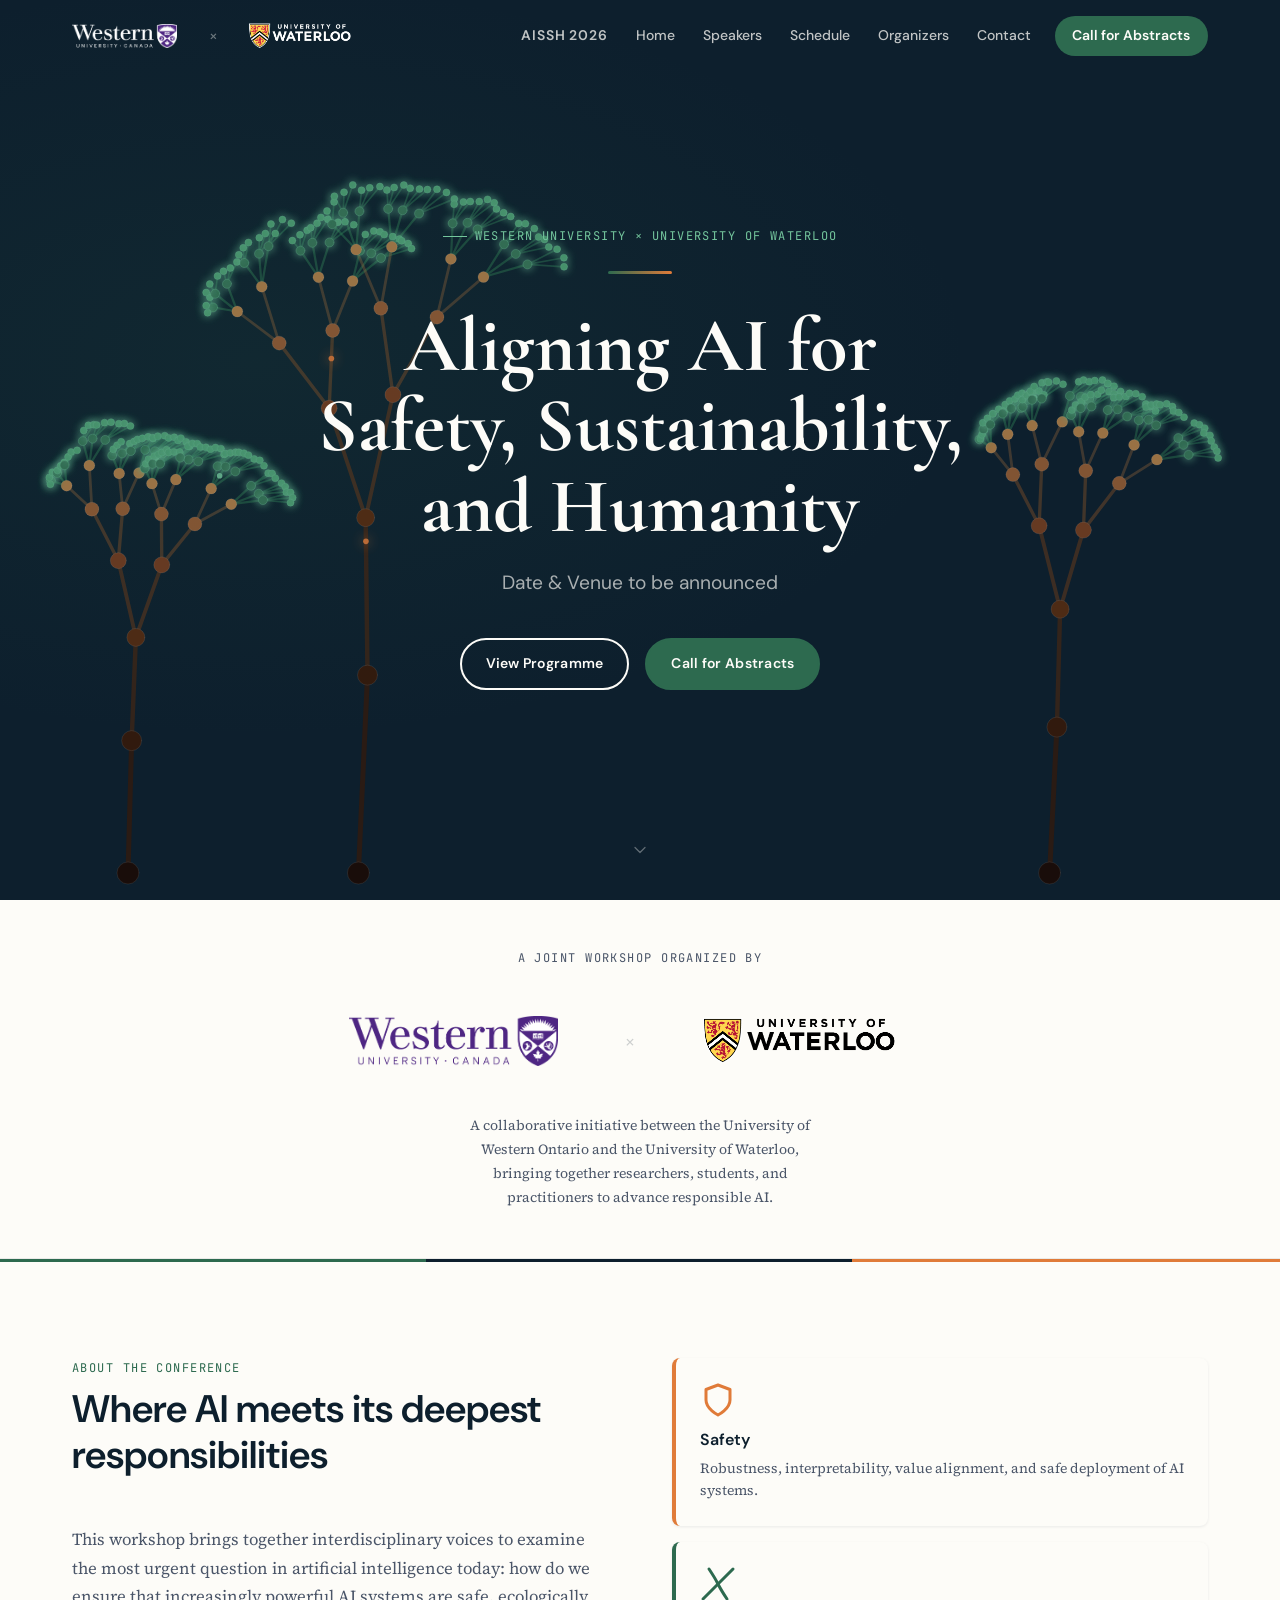
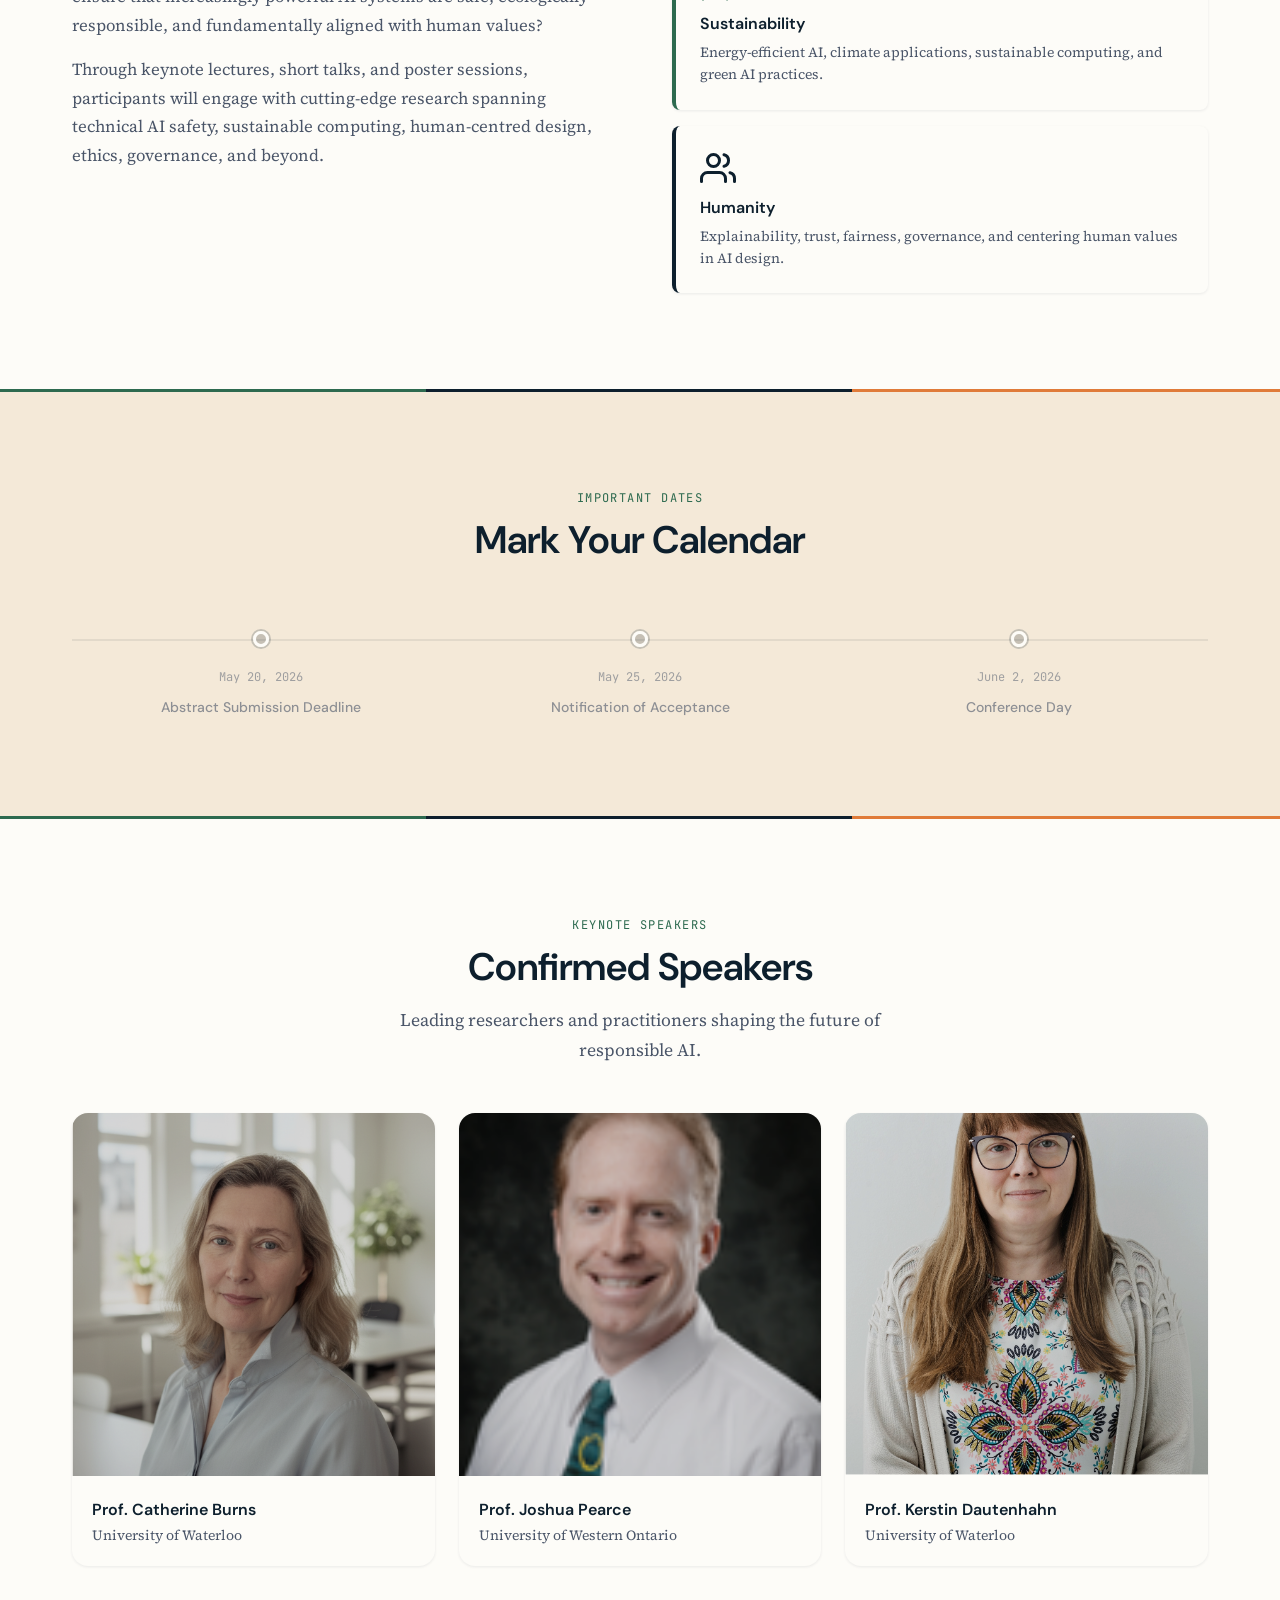
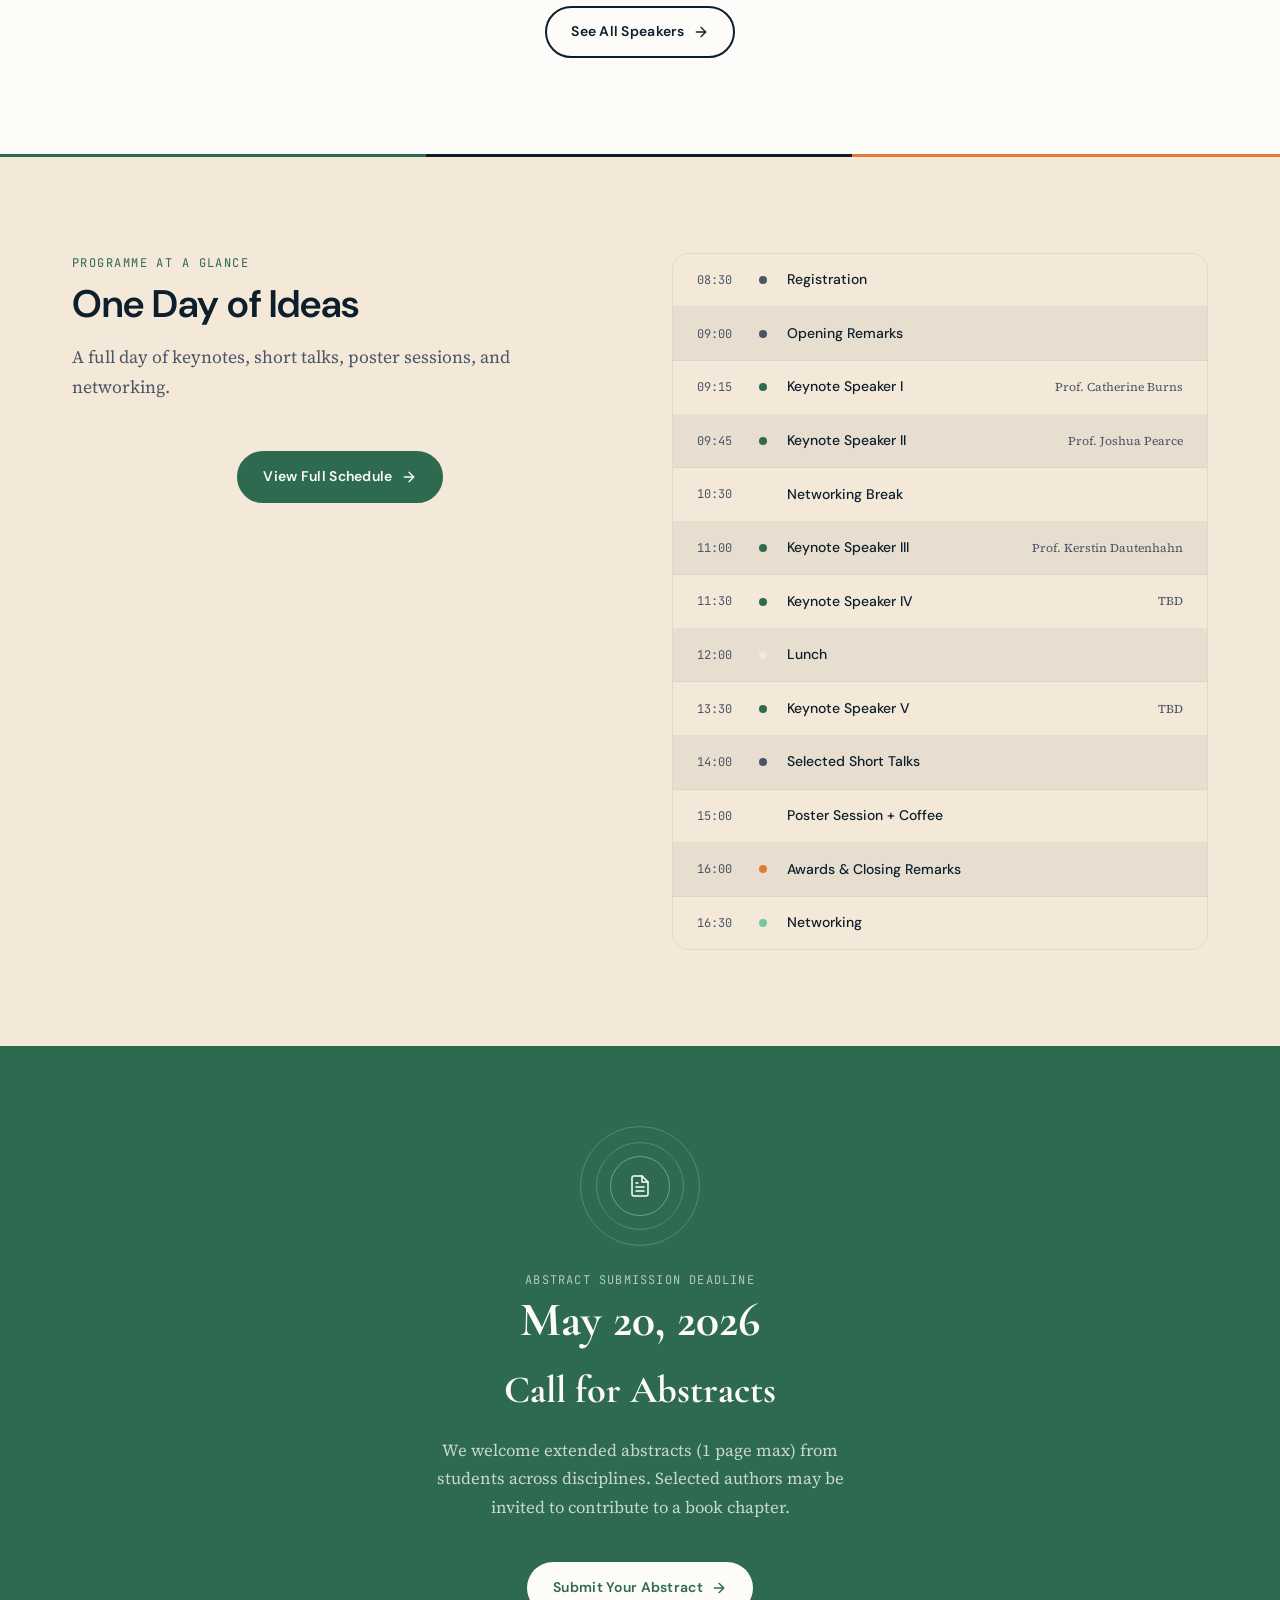
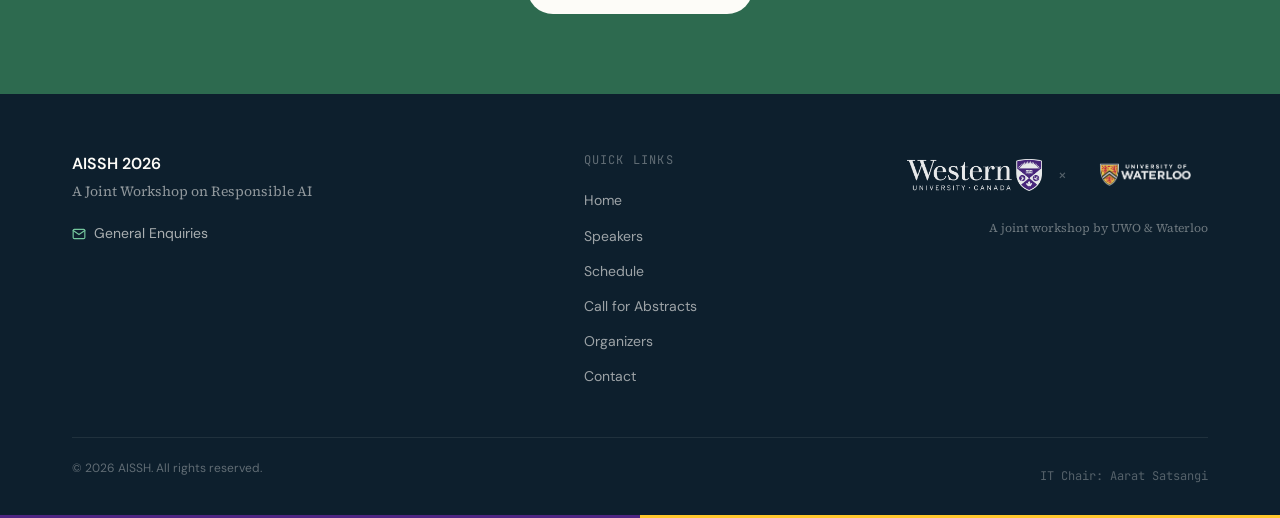
==== commit 5e184f75: "name update" ====
--- a/index.html
+++ b/index.html
@@ -74,7 +74,7 @@
       <canvas id="tree-canvas" class="hero__canvas" aria-hidden="true"></canvas>
 
       <div class="hero__content">
-        <span class="hero__eyebrow anim-fade-up">UWO × University of Waterloo</span>
+        <span class="hero__eyebrow anim-fade-up">Western University × University of Waterloo</span>
         <span class="hero__accent anim-fade-up anim-delay-1" aria-hidden="true"></span>
 
         <h1 class="hero__headline anim-fade-up anim-delay-2">
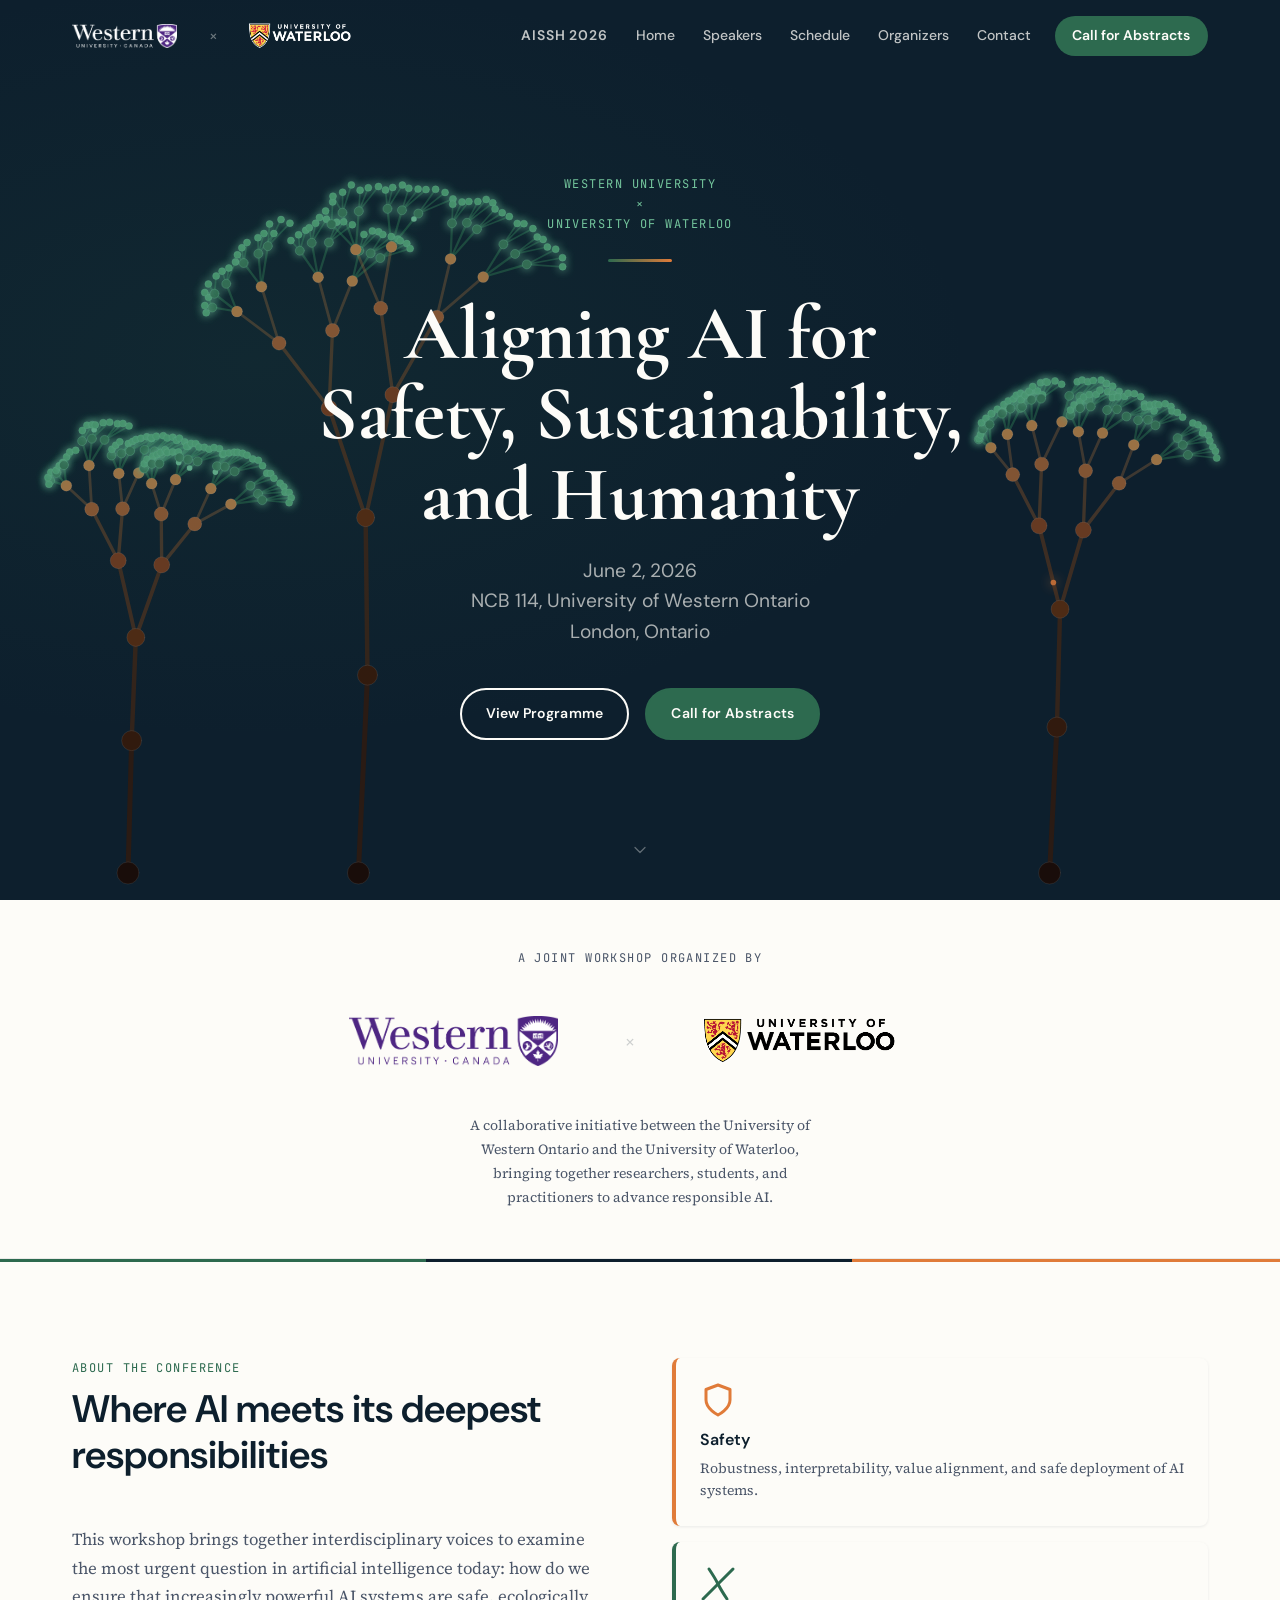
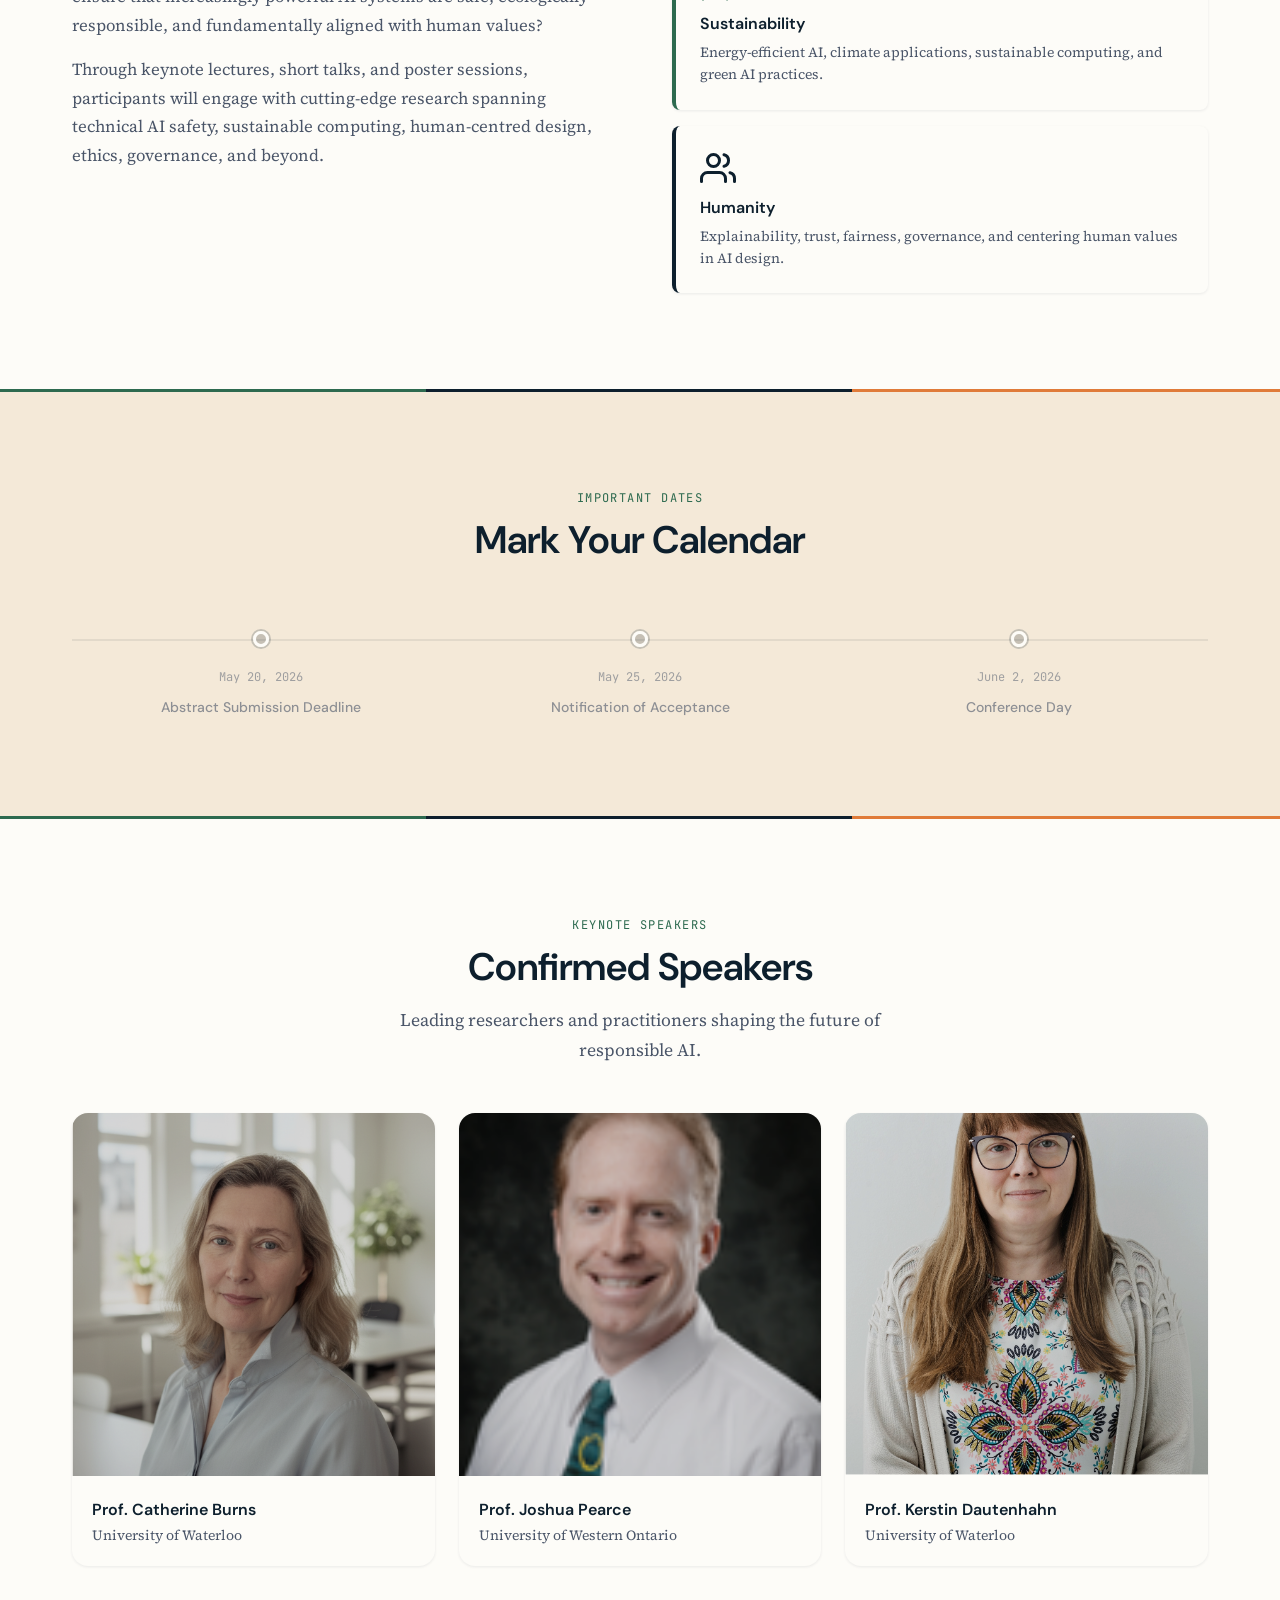
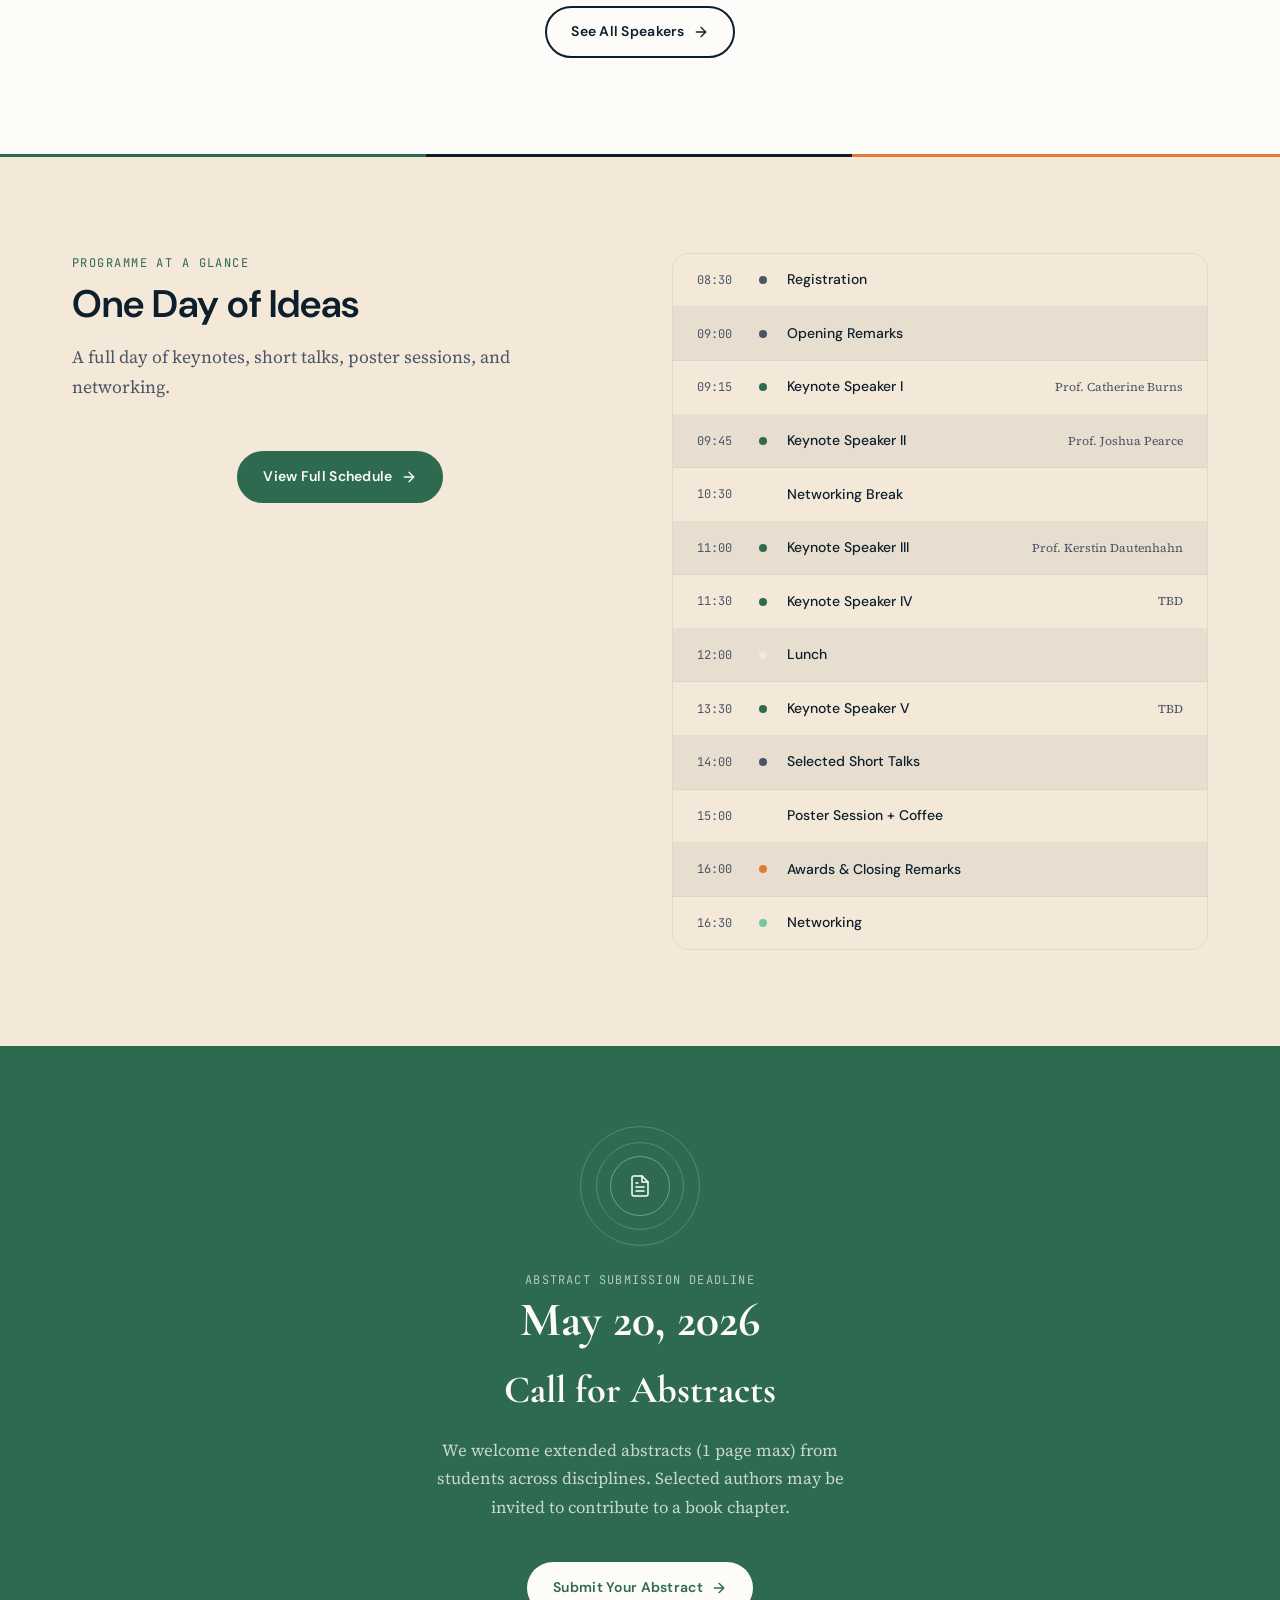
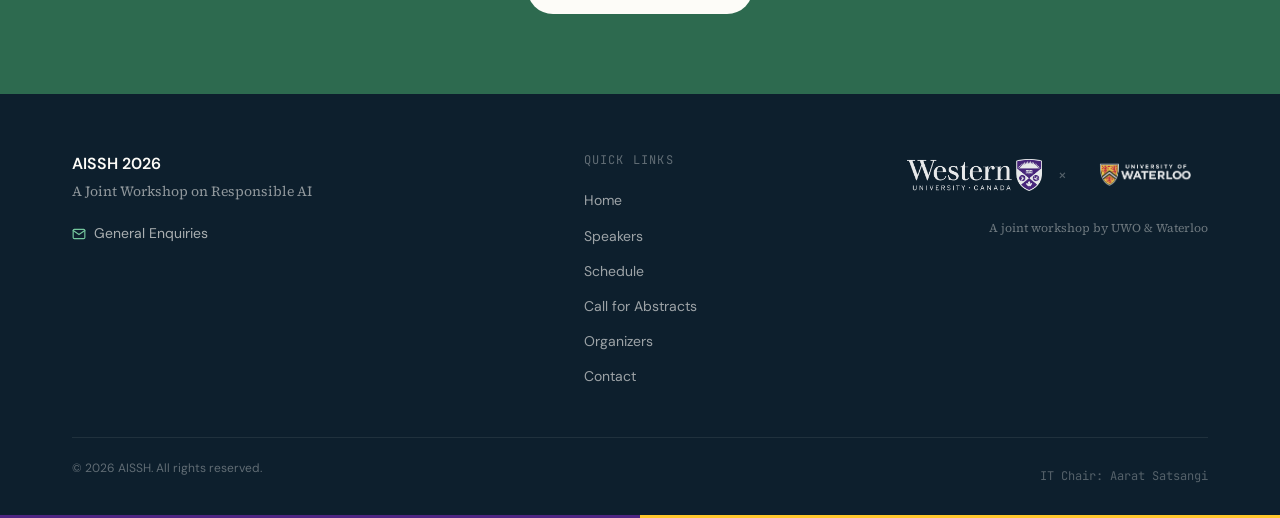
==== commit 501c68bb: "adding date and venue" ====
--- a/index.html
+++ b/index.html
@@ -74,7 +74,7 @@
       <canvas id="tree-canvas" class="hero__canvas" aria-hidden="true"></canvas>
 
       <div class="hero__content">
-        <span class="hero__eyebrow anim-fade-up">Western University × University of Waterloo</span>
+        <span class="hero__eyebrow anim-fade-up">Western University <br>&times;<br> University of Waterloo</span>
         <span class="hero__accent anim-fade-up anim-delay-1" aria-hidden="true"></span>
 
         <h1 class="hero__headline anim-fade-up anim-delay-2">
@@ -82,7 +82,7 @@
         </h1>
 
         <p class="hero__subline anim-fade-up anim-delay-3" id="hero-date">
-          Date &amp; Venue to be announced
+          2nd June 2026 | NCB 114, University of Western Ontario
         </p>
 
         <div class="hero__ctas anim-fade-up anim-delay-4">
--- a/css/hero.css
+++ b/css/hero.css
@@ -24,7 +24,8 @@
   height: 100%;
   pointer-events: none;
   z-index: 0;
-  opacity: 0.8; /* matches ctrl-trees default value */
+  opacity: 0.8;
+  /* matches ctrl-trees default value */
   transition: opacity 0.1s;
 }
 
@@ -63,13 +64,13 @@
   margin-bottom: 1.5rem;
 }
 
-.hero__eyebrow::before {
+/* .hero__eyebrow::before {
   content: '';
   display: block;
   width: 24px;
   height: 1px;
   background-color: var(--color-sage);
-}
+} */
 
 /* ——— Headline ——— */
 .hero__headline {
@@ -80,7 +81,8 @@
   color: var(--color-white);
   margin-bottom: 1.25rem;
   max-width: 18ch;
-  margin-inline: auto; /* centre the constrained headline */
+  margin-inline: auto;
+  /* centre the constrained headline */
 }
 
 /* Stagger animation on words */
@@ -159,4 +161,4 @@
   .hero__scroll {
     bottom: 1.5rem;
   }
-}
+}
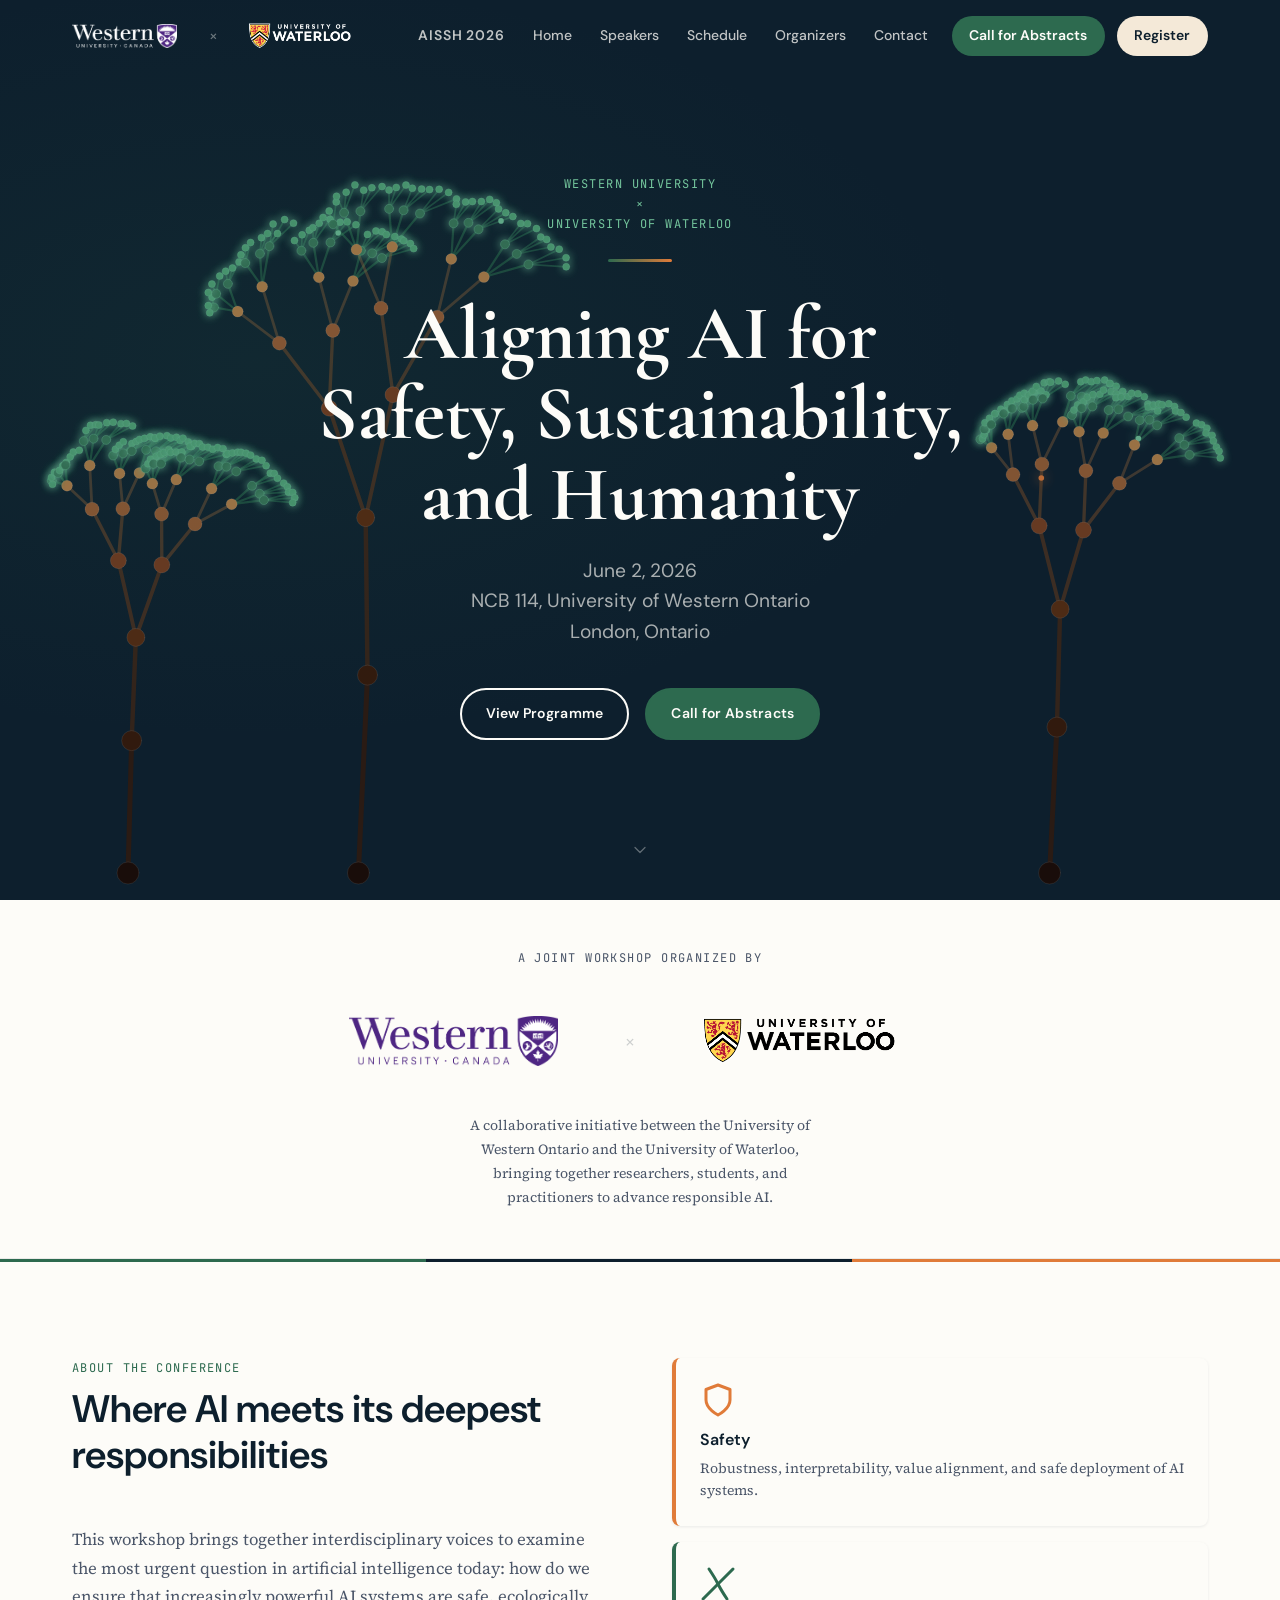
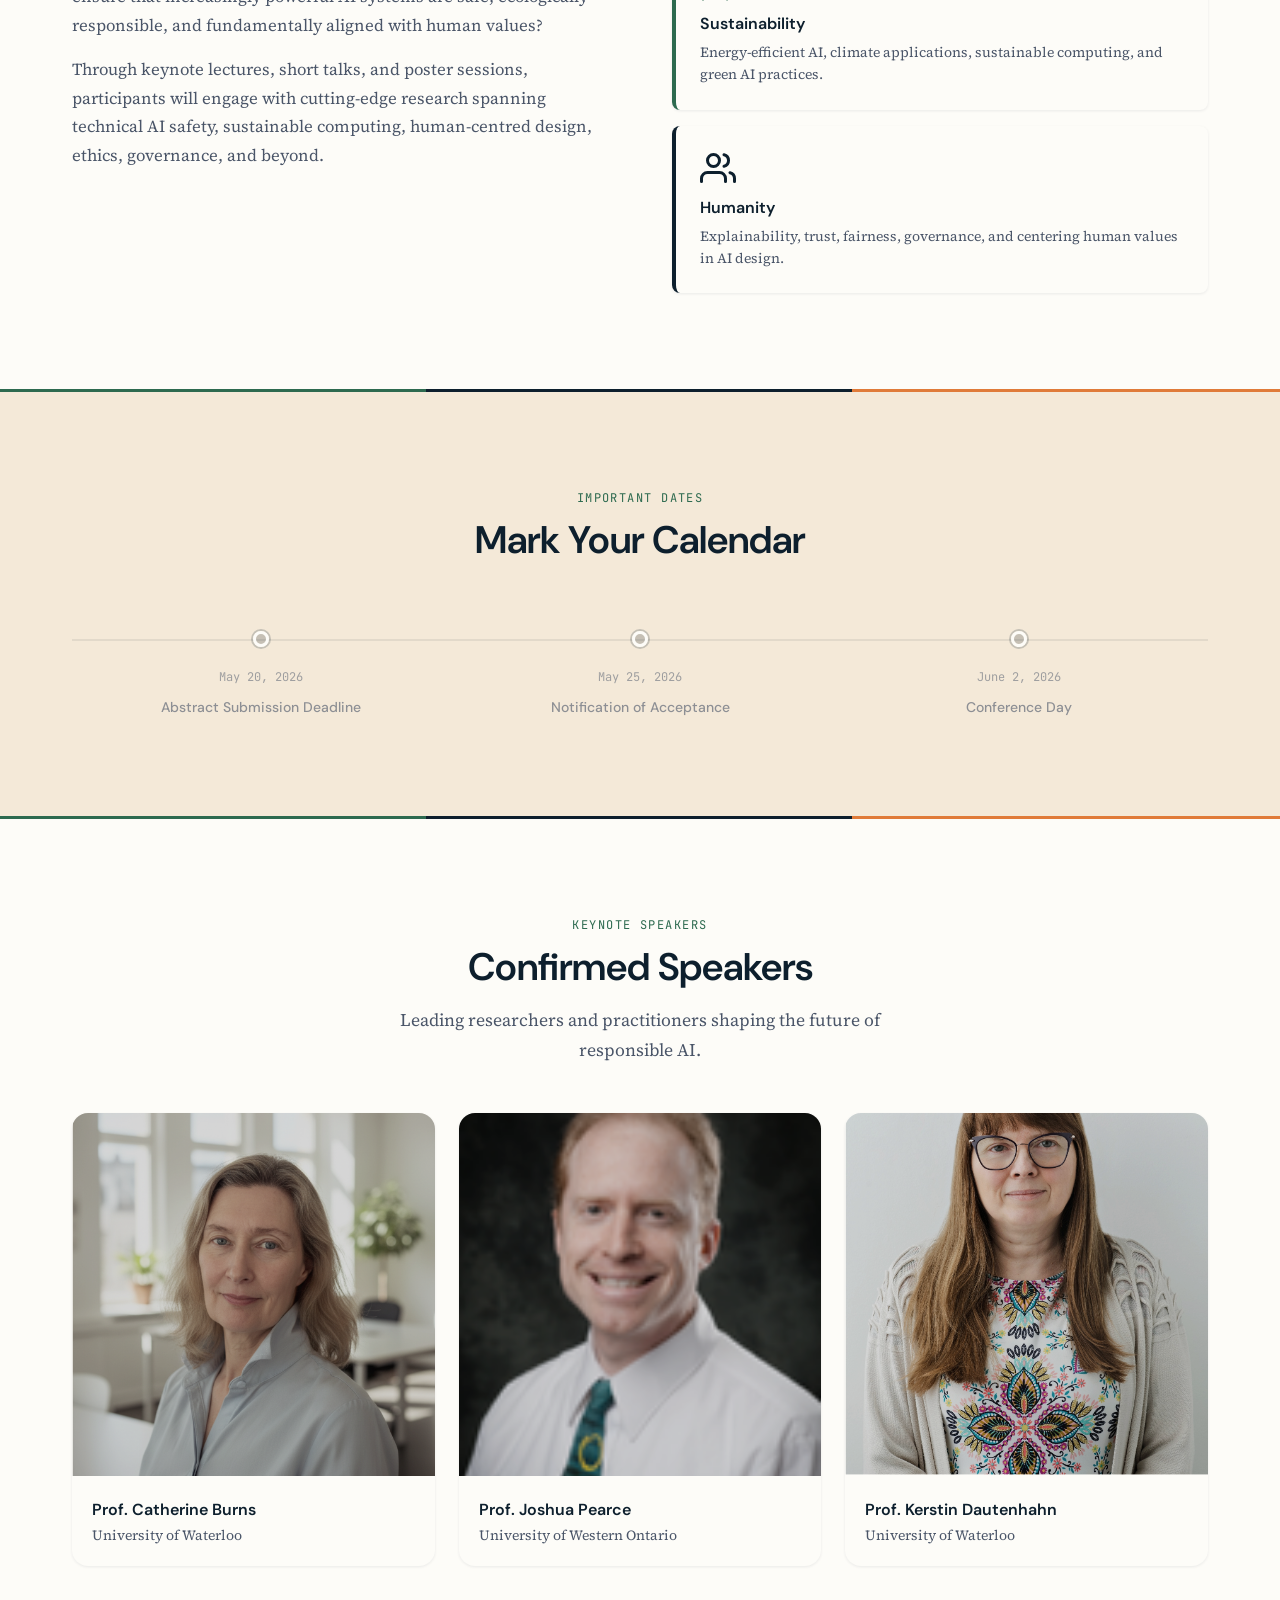
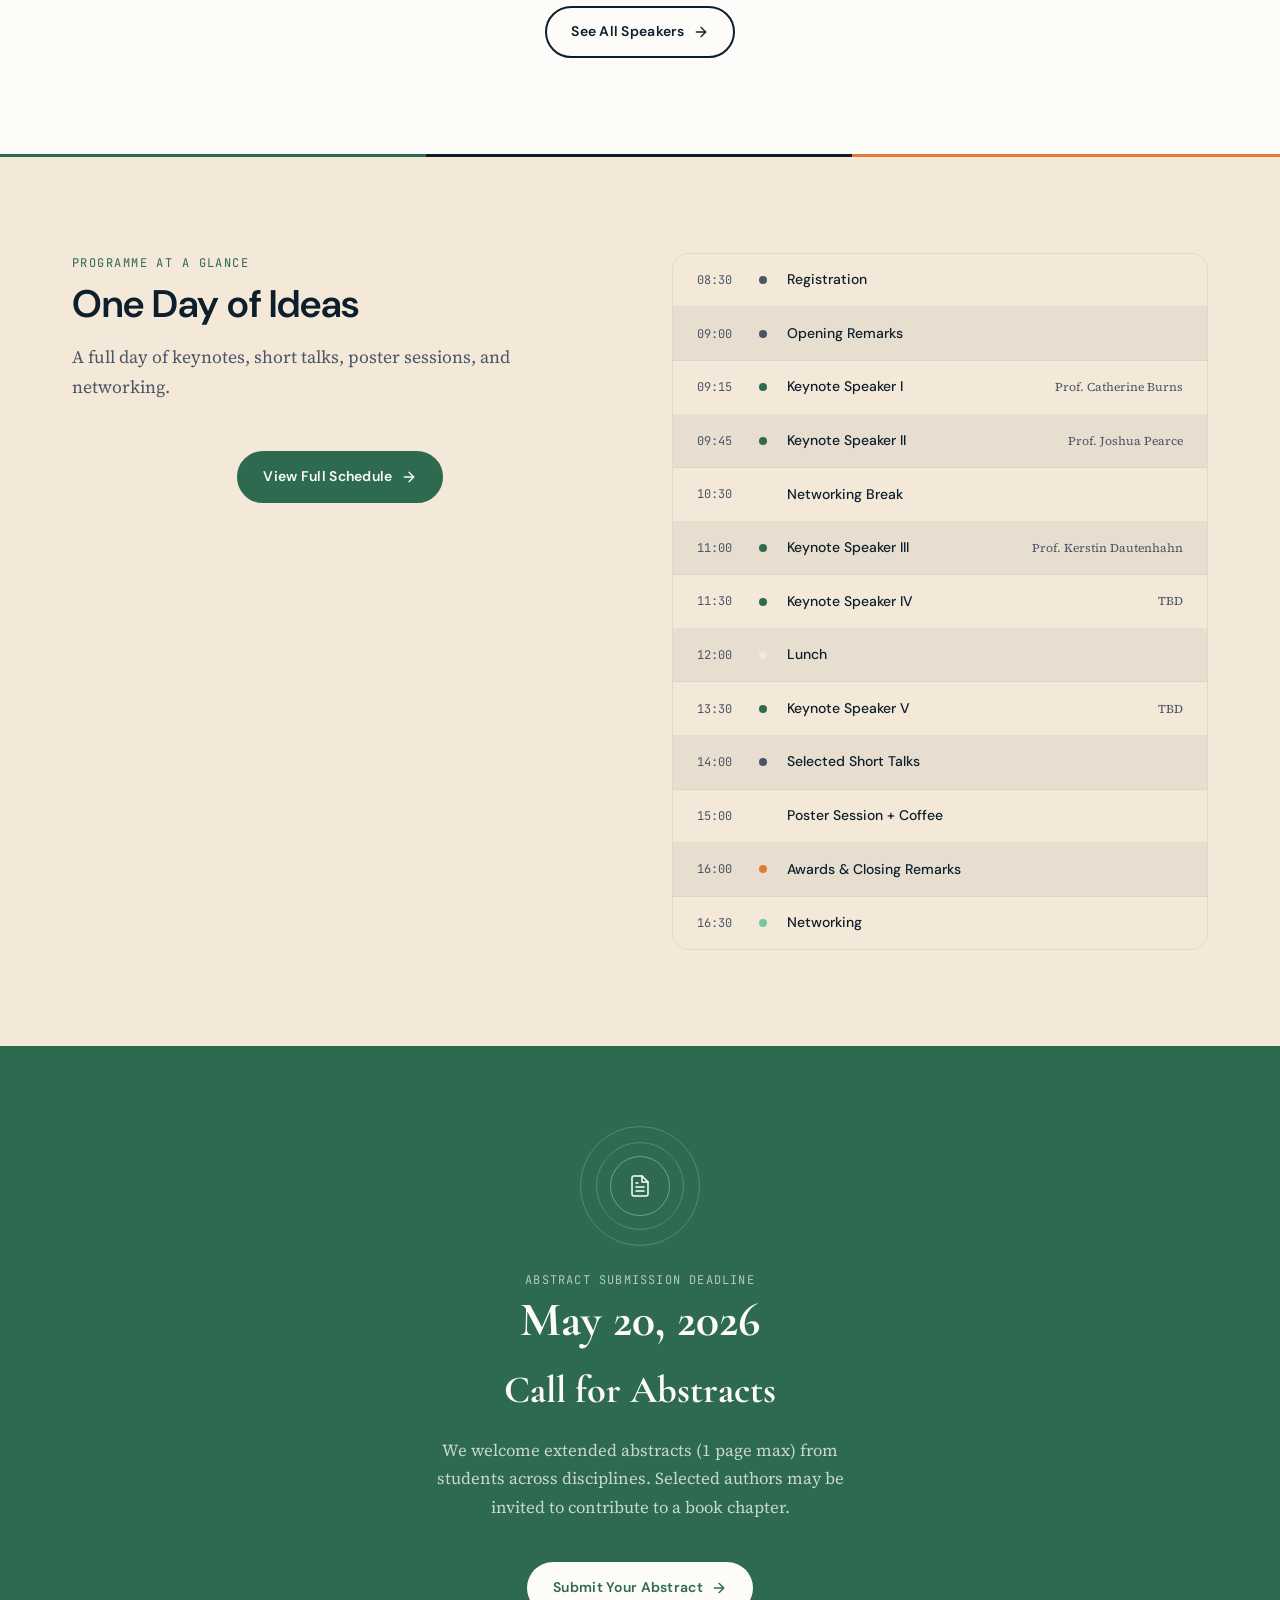
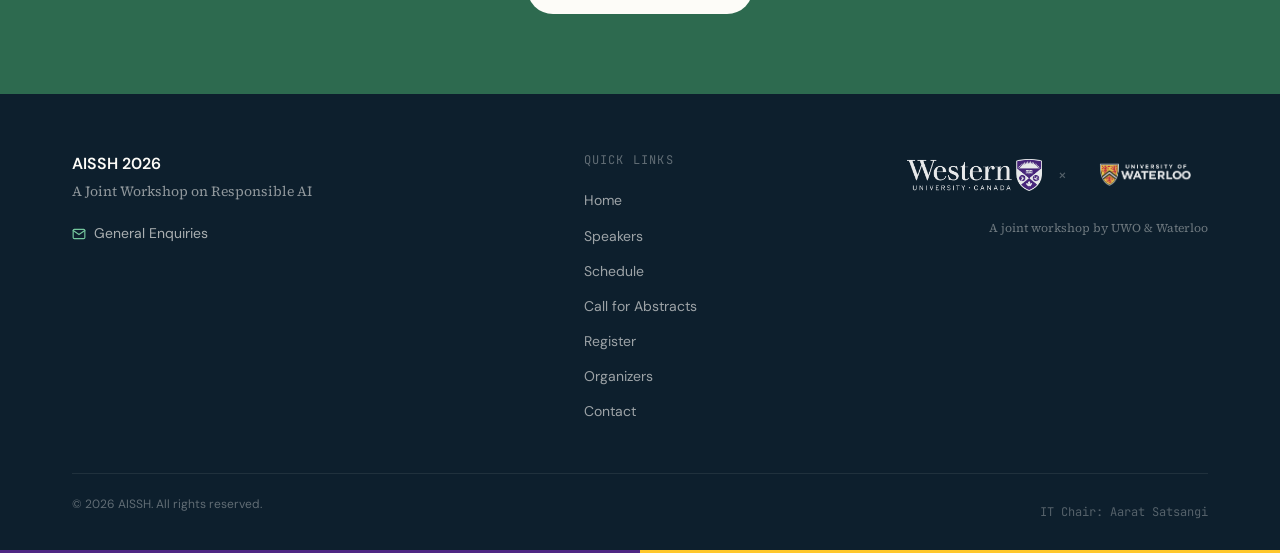
==== commit 6bbb6501: "added registration form" ====
--- a/index.html
+++ b/index.html
@@ -7,6 +7,8 @@
   <meta name="description"
     content="Aligning AI for Safety, Sustainability, and Humanity — a joint workshop by the University of Western Ontario and University of Waterloo.">
   <title>AISSH 2026 — Aligning AI for Safety, Sustainability, and Humanity</title>
+  <link rel="icon" type="image/png" href="assets/images/favicon.png?v=2">
+  <link rel="shortcut icon" href="assets/images/favicon.png?v=2">
 
   <!-- Fonts -->
   <link rel="preconnect" href="https://fonts.googleapis.com">
@@ -46,6 +48,7 @@
         <a href="organizers.html" class="site-nav__link" data-nav-link>Organizers</a>
         <a href="contact.html" class="site-nav__link" data-nav-link>Contact</a>
         <a href="call-for-abstracts.html" class="site-nav__link site-nav__cta" data-nav-link>Call for Abstracts</a>
+        <a href="register.html" class="site-nav__link site-nav__cta site-nav__cta--secondary" data-nav-link>Register</a>
       </nav>
 
       <button class="site-header__hamburger" aria-label="Open navigation menu" aria-expanded="false"
@@ -63,6 +66,7 @@
     <a href="organizers.html" class="site-nav__mobile-link" data-nav-link>Organizers</a>
     <a href="contact.html" class="site-nav__mobile-link" data-nav-link>Contact</a>
     <a href="call-for-abstracts.html" class="site-nav__mobile-cta">Call for Abstracts</a>
+    <a href="register.html" class="site-nav__mobile-cta site-nav__mobile-cta--secondary">Register</a>
   </nav>
 
   <main id="main-content">
@@ -322,6 +326,7 @@
             <li><a href="speakers.html" class="site-footer__nav-link">Speakers</a></li>
             <li><a href="schedule.html" class="site-footer__nav-link">Schedule</a></li>
             <li><a href="call-for-abstracts.html" class="site-footer__nav-link">Call for Abstracts</a></li>
+            <li><a href="register.html" class="site-footer__nav-link">Register</a></li>
             <li><a href="organizers.html" class="site-footer__nav-link">Organizers</a></li>
             <li><a href="contact.html" class="site-footer__nav-link">Contact</a></li>
           </ul>
--- a/css/header.css
+++ b/css/header.css
@@ -136,6 +136,17 @@
   transform: translateY(-1px);
   color: var(--color-white);
   background-color: #245c42 !important;
+}
+
+.site-nav__cta--secondary {
+  background-color: var(--color-sand) !important;
+  color: var(--color-deep) !important;
+  border: 1px solid var(--color-deep-10);
+}
+
+.site-nav__cta--secondary:hover {
+  background-color: #e5d8c3 !important;
+  color: var(--color-deep) !important;
 }
 
 /* ——— Hamburger (mobile) ——— */
@@ -220,10 +231,25 @@
   font-size: 1rem;
   font-weight: 600;
   text-decoration: none;
+  transition: background-color var(--transition-base);
+}
+
+.site-nav__mobile-cta:hover {
+  background-color: #245c42;
+}
+
+.site-nav__mobile-cta--secondary {
+  background-color: var(--color-sand) !important;
+  color: var(--color-deep) !important;
+  margin-left: 0.5rem;
+}
+
+.site-nav__mobile-cta--secondary:hover {
+  background-color: #e5d8c3 !important;
 }
 
 /* ——— Responsive ——— */
-@media (max-width: 768px) {
+@media (max-width: 1150px) {
   .site-header__inner {
     grid-template-columns: 1fr auto;
     /* logos | hamburger */
@@ -247,6 +273,7 @@
     height: 20px;
     margin-right: 10px;
   }
+
   .site-header__logo-img[src*="waterloo"] {
     height: 42px;
   }
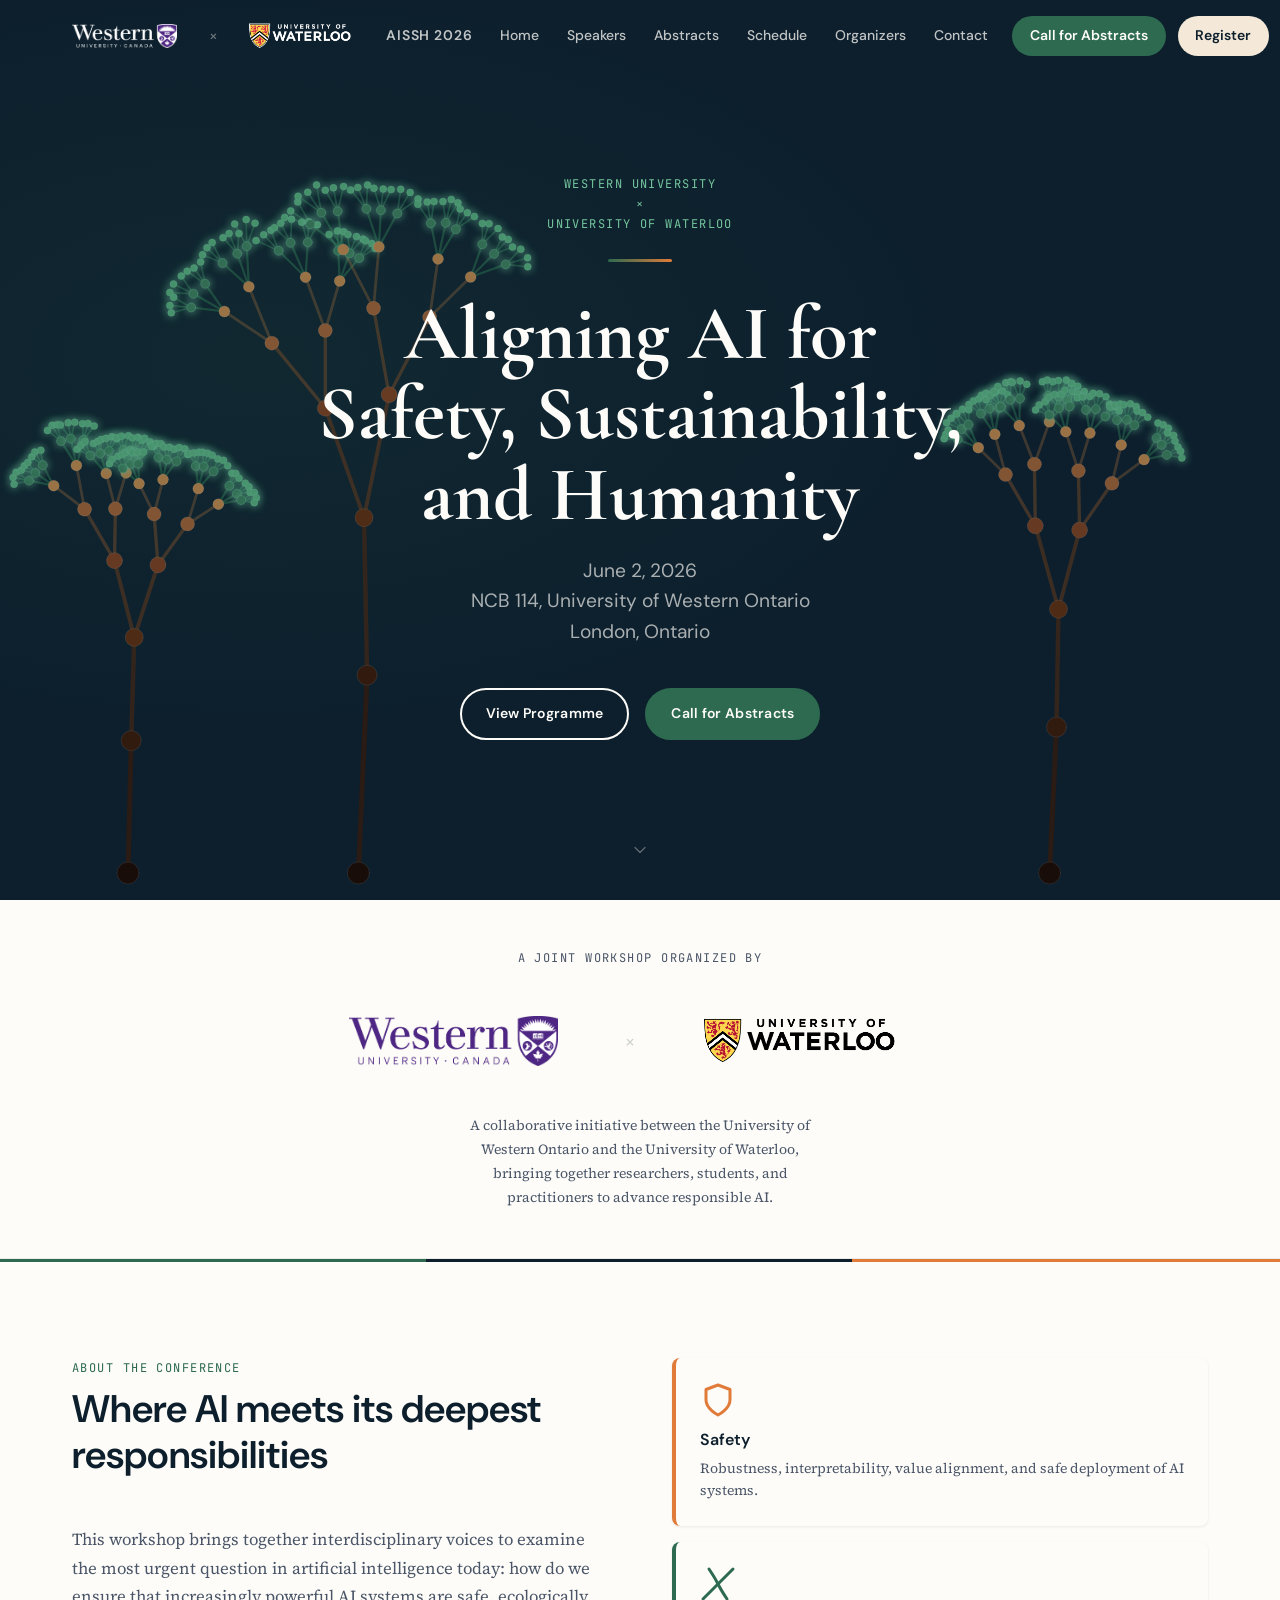
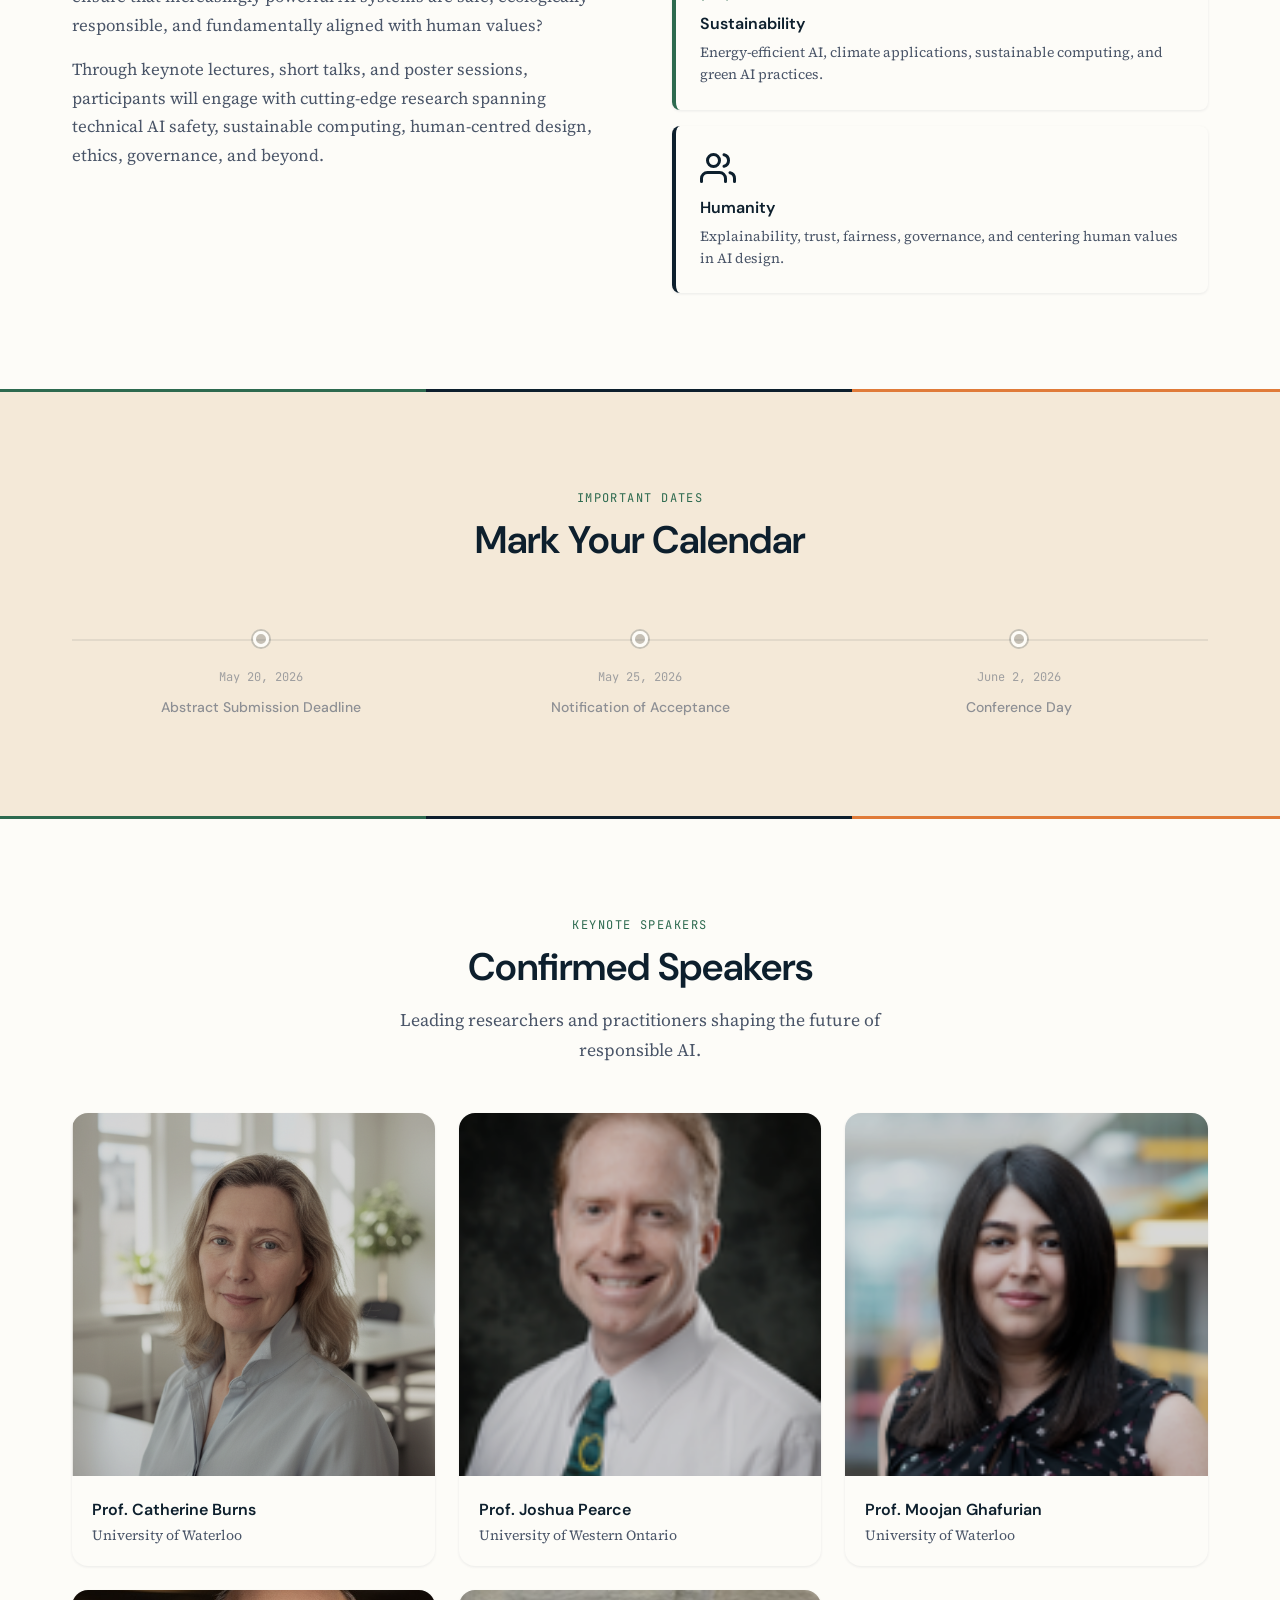
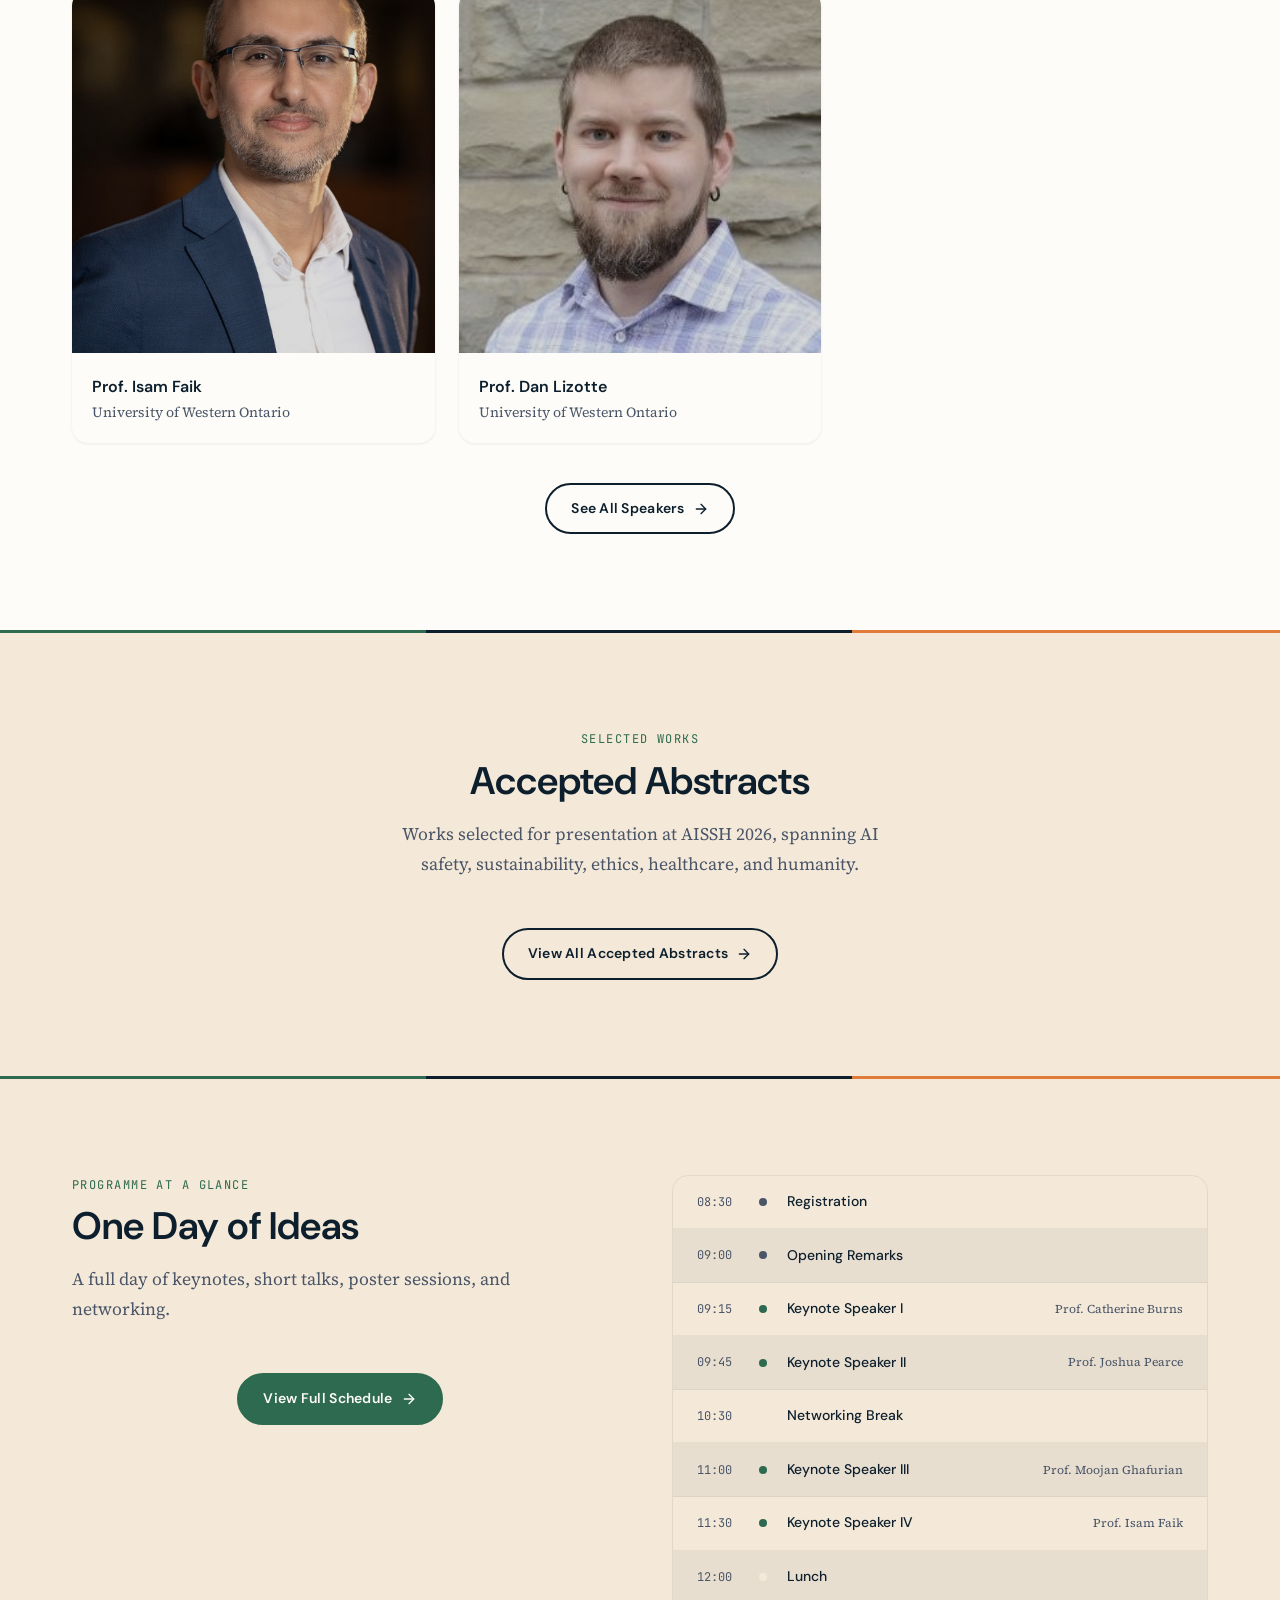
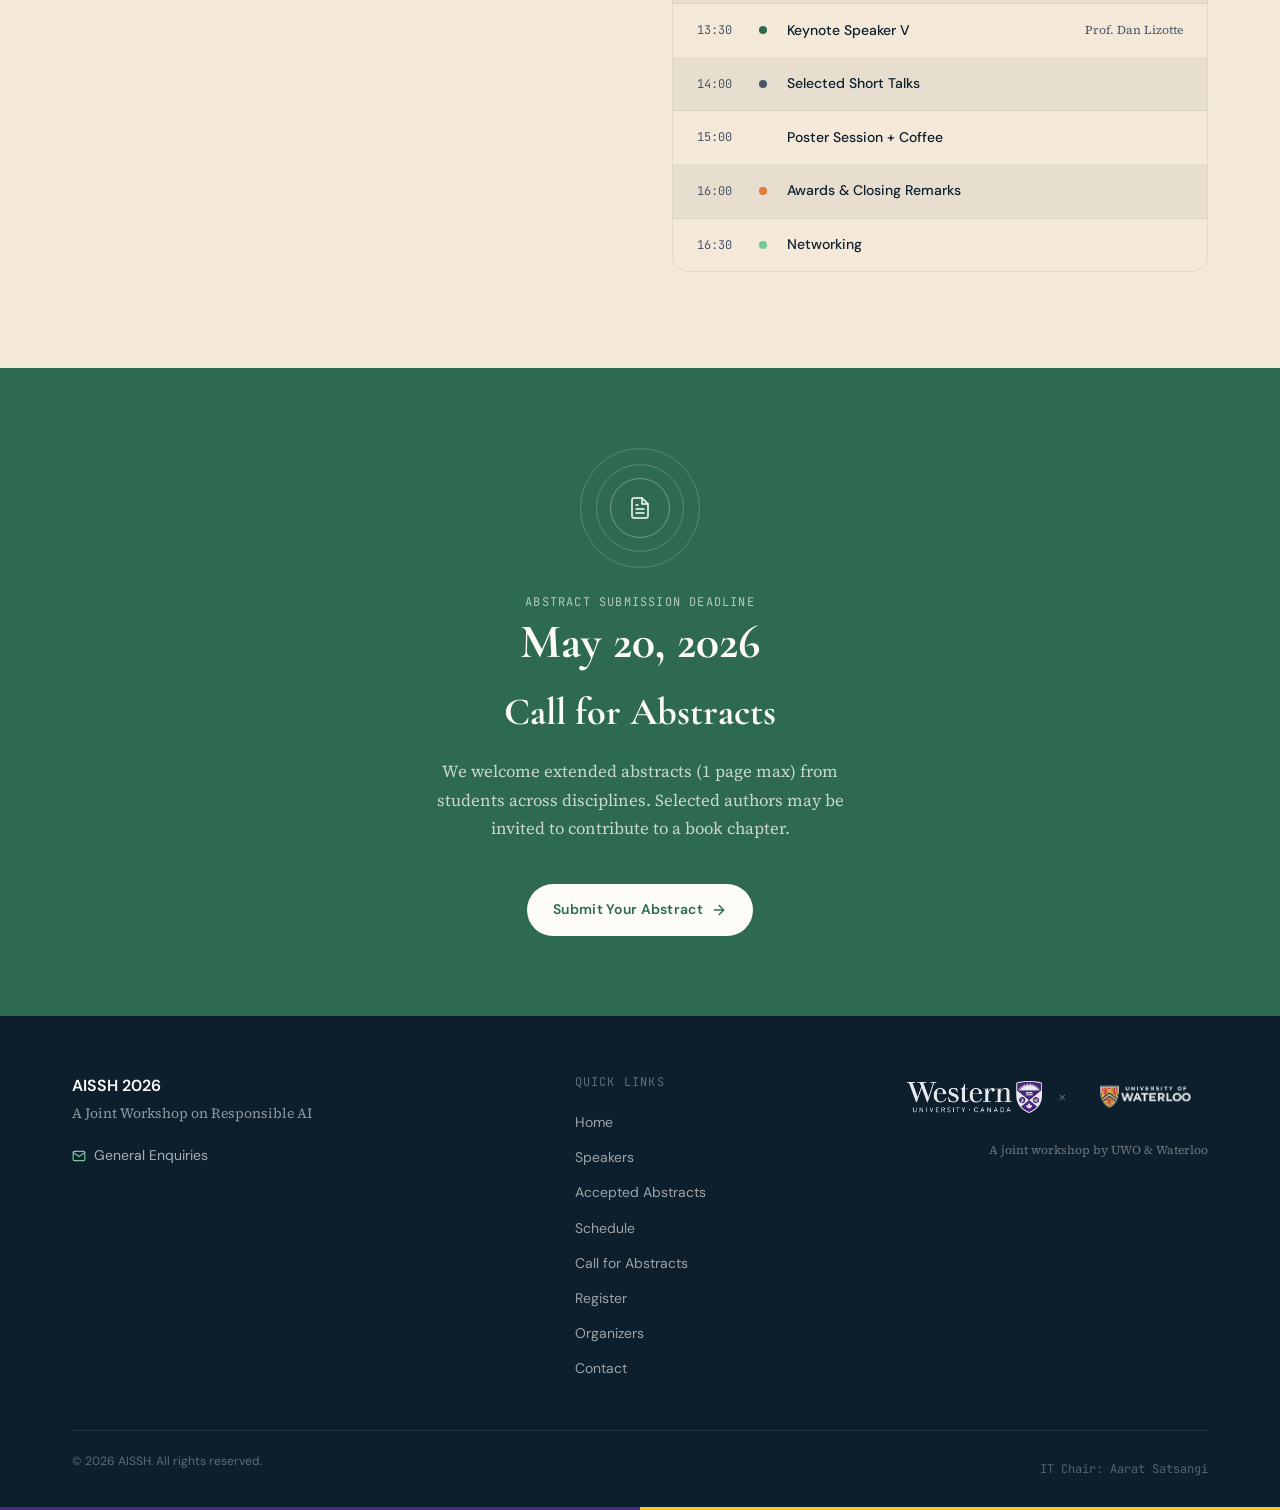
==== commit a5c86210: "new page: accepted abstracts" ====
--- a/index.html
+++ b/index.html
@@ -44,6 +44,7 @@
       <nav class="site-nav" aria-label="Main navigation">
         <a href="index.html" class="site-nav__link" data-nav-link>Home</a>
         <a href="speakers.html" class="site-nav__link" data-nav-link>Speakers</a>
+        <a href="accepted-papers.html" class="site-nav__link" data-nav-link>Abstracts</a>
         <a href="schedule.html" class="site-nav__link" data-nav-link>Schedule</a>
         <a href="organizers.html" class="site-nav__link" data-nav-link>Organizers</a>
         <a href="contact.html" class="site-nav__link" data-nav-link>Contact</a>
@@ -62,6 +63,7 @@
   <nav id="mobile-nav" class="site-nav__mobile" aria-label="Mobile navigation">
     <a href="index.html" class="site-nav__mobile-link" data-nav-link>Home</a>
     <a href="speakers.html" class="site-nav__mobile-link" data-nav-link>Speakers</a>
+    <a href="accepted-papers.html" class="site-nav__mobile-link" data-nav-link>Accepted Abstracts</a>
     <a href="schedule.html" class="site-nav__mobile-link" data-nav-link>Schedule</a>
     <a href="organizers.html" class="site-nav__mobile-link" data-nav-link>Organizers</a>
     <a href="contact.html" class="site-nav__mobile-link" data-nav-link>Contact</a>
@@ -218,6 +220,30 @@
         <div class="speaker-preview__see-all reveal">
           <a href="speakers.html" class="btn btn-outline-dark" id="see-all-speakers-link">
             See All Speakers
+            <svg xmlns="http://www.w3.org/2000/svg" width="16" height="16" viewBox="0 0 24 24" fill="none"
+              stroke="currentColor" stroke-width="2" stroke-linecap="round" stroke-linejoin="round" aria-hidden="true">
+              <line x1="5" y1="12" x2="19" y2="12" />
+              <polyline points="12 5 19 12 12 19" />
+            </svg>
+          </a>
+        </div>
+      </div>
+    </section>
+
+    <hr class="split-rule section-divider" aria-hidden="true">
+
+    <!-- ══ § ACCEPTED ABSTRACTS TEASER ══════════════════════ -->
+    <section class="section section--sand" id="accepted-abstracts" aria-labelledby="abstracts-preview-title">
+      <div class="container">
+        <div class="section-header section-header--center reveal">
+          <span class="section-label">Selected Works</span>
+          <h2 class="section-title" id="abstracts-preview-title">Accepted Abstracts</h2>
+          <p class="section-subtitle">Works selected for presentation at AISSH 2026, spanning AI safety, sustainability,
+            ethics, healthcare, and humanity.</p>
+        </div>
+        <div class="speaker-preview__see-all reveal">
+          <a href="accepted-papers.html" class="btn btn-outline-dark" id="see-all-abstracts-link">
+            View All Accepted Abstracts
             <svg xmlns="http://www.w3.org/2000/svg" width="16" height="16" viewBox="0 0 24 24" fill="none"
               stroke="currentColor" stroke-width="2" stroke-linecap="round" stroke-linejoin="round" aria-hidden="true">
               <line x1="5" y1="12" x2="19" y2="12" />
@@ -324,6 +350,7 @@
           <ul class="site-footer__nav-list">
             <li><a href="index.html" class="site-footer__nav-link">Home</a></li>
             <li><a href="speakers.html" class="site-footer__nav-link">Speakers</a></li>
+            <li><a href="accepted-papers.html" class="site-footer__nav-link">Accepted Abstracts</a></li>
             <li><a href="schedule.html" class="site-footer__nav-link">Schedule</a></li>
             <li><a href="call-for-abstracts.html" class="site-footer__nav-link">Call for Abstracts</a></li>
             <li><a href="register.html" class="site-footer__nav-link">Register</a></li>
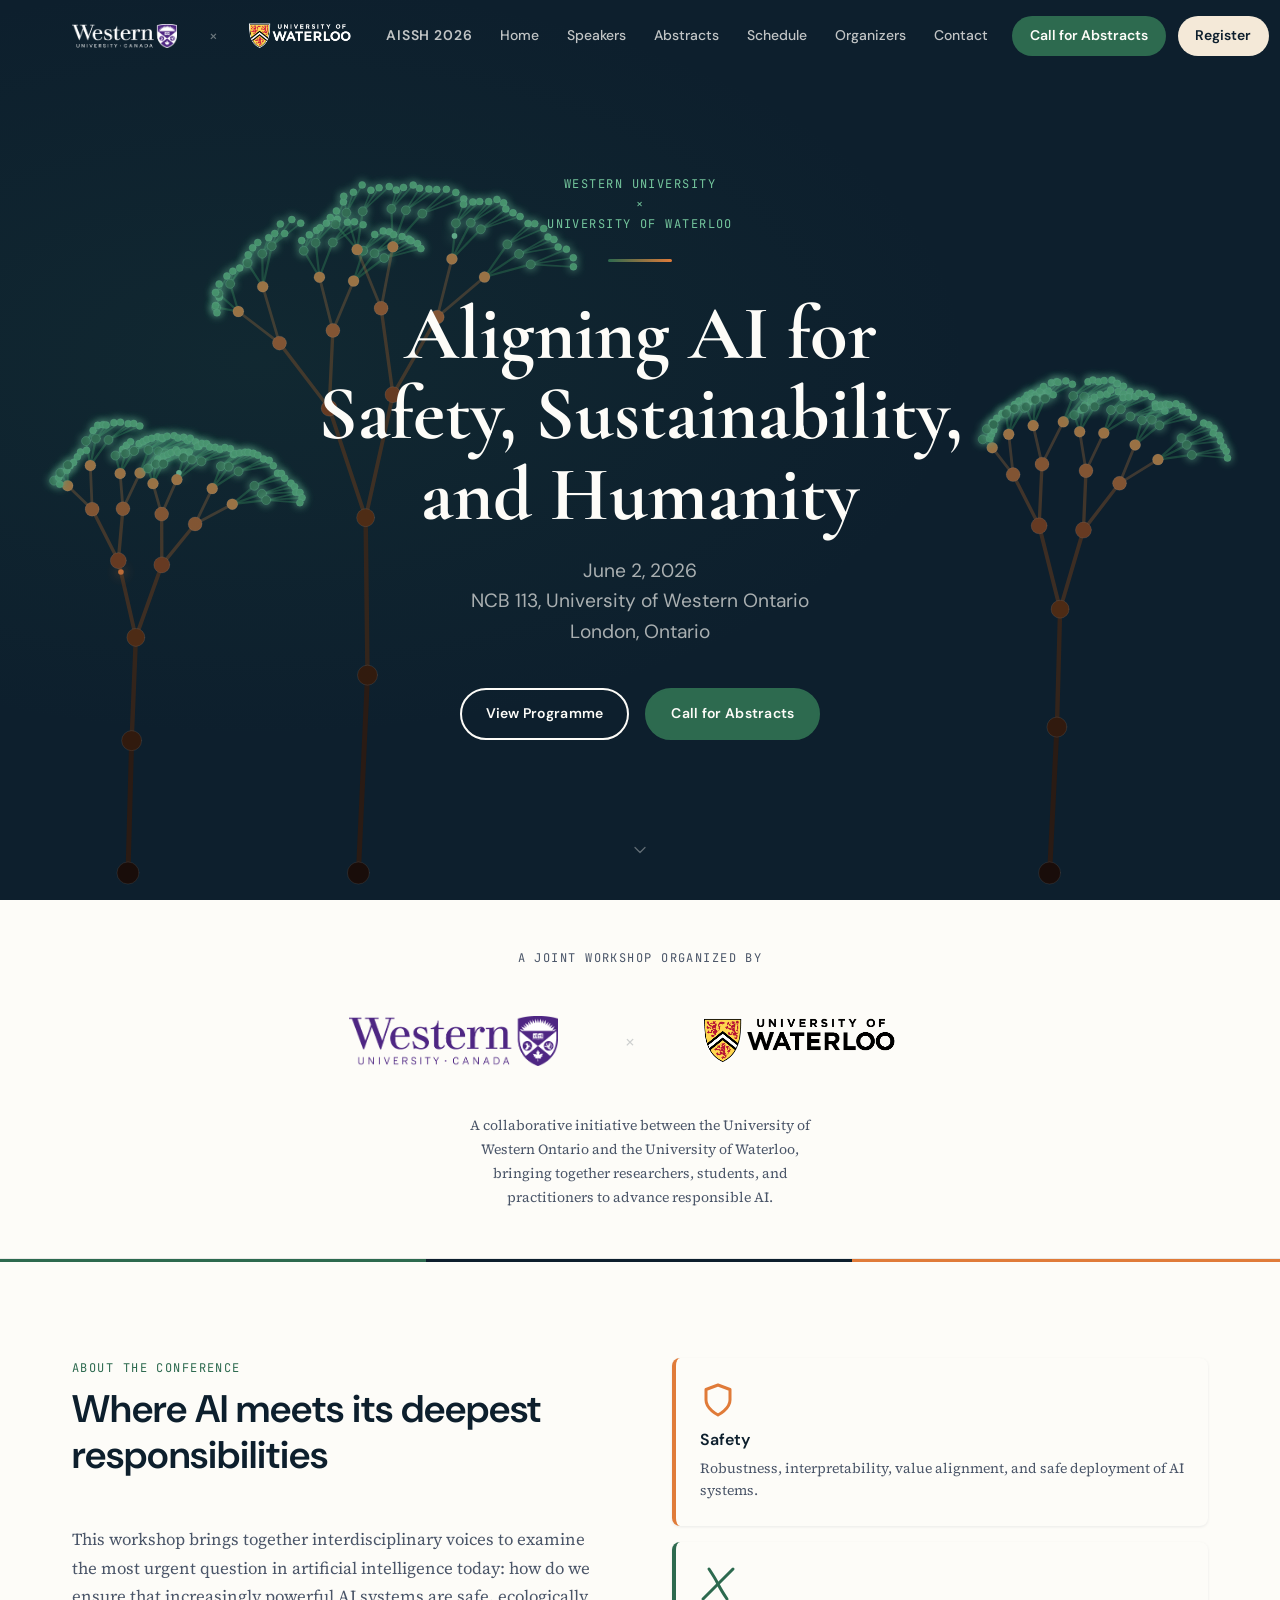
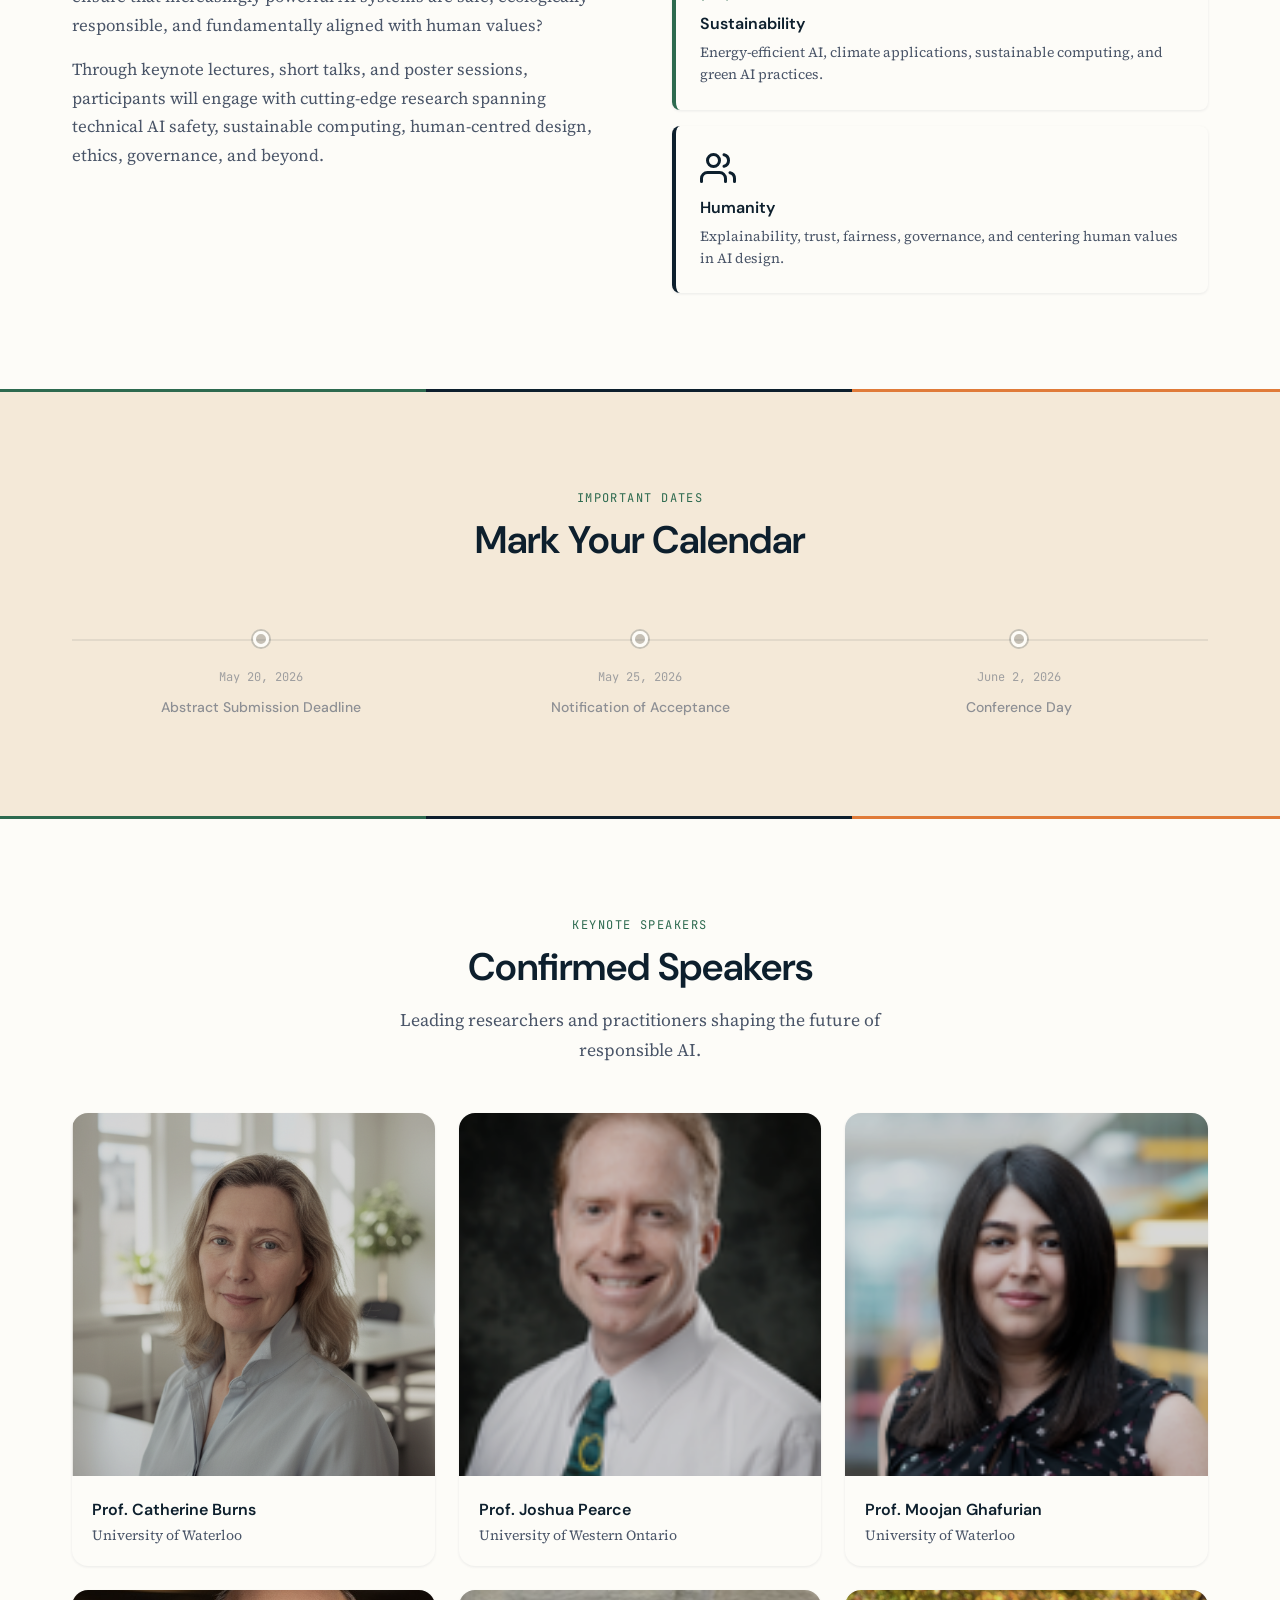
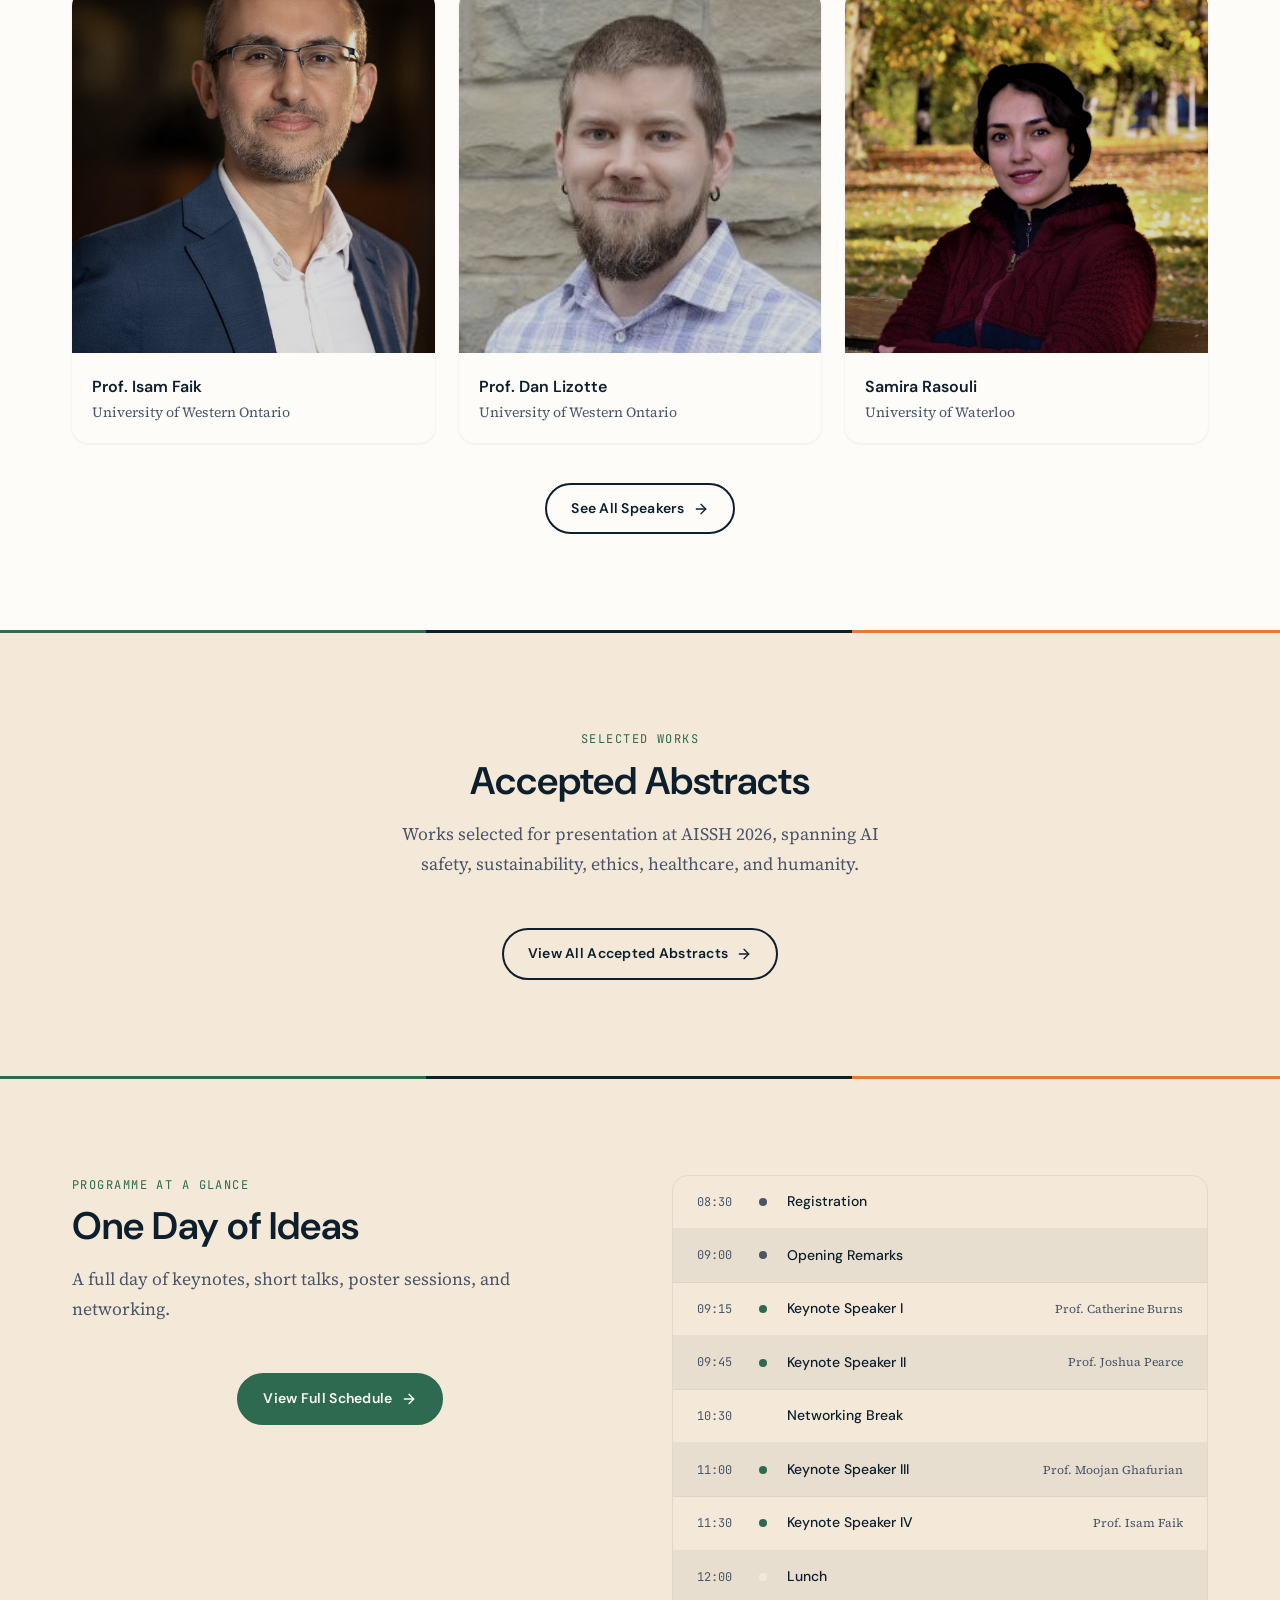
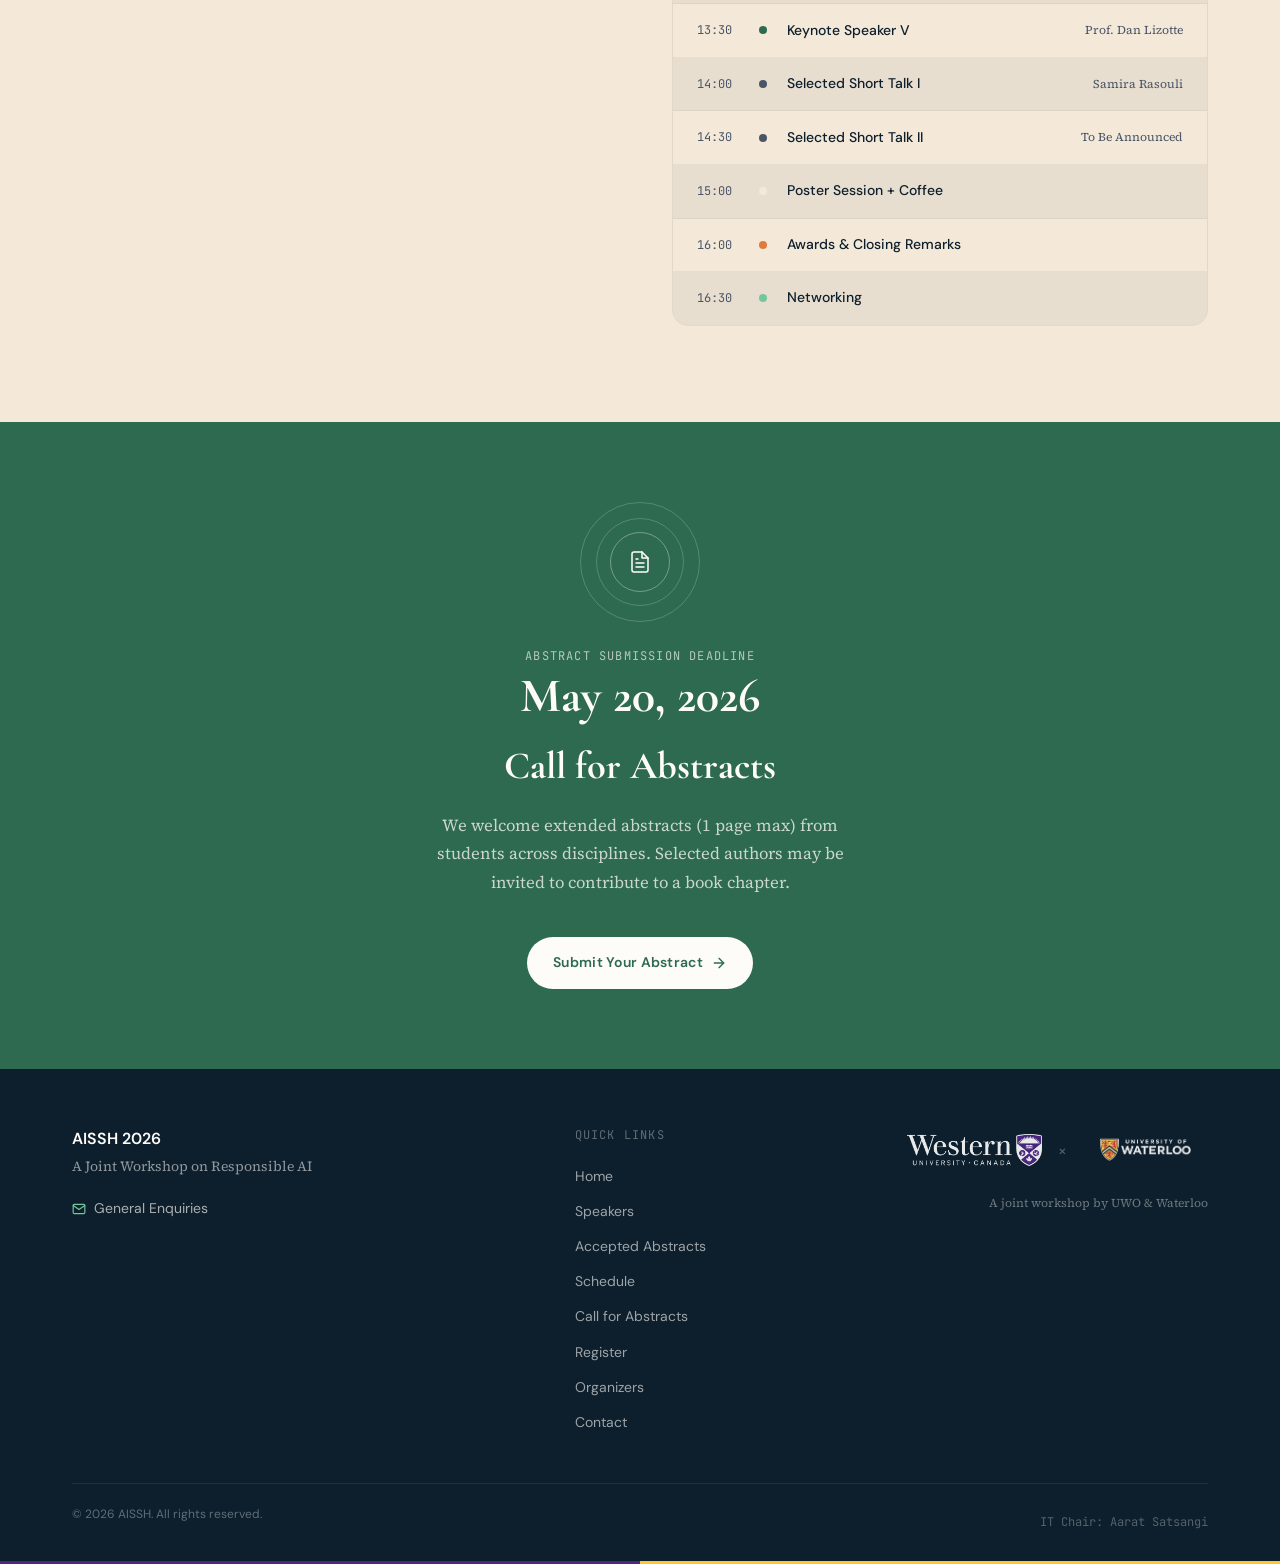
==== commit 1925ad51: "venue update" ====
--- a/index.html
+++ b/index.html
@@ -88,7 +88,7 @@
         </h1>
 
         <p class="hero__subline anim-fade-up anim-delay-3" id="hero-date">
-          2nd June 2026 | NCB 114, University of Western Ontario
+          2nd June 2026 | NCB 113, University of Western Ontario
         </p>
 
         <div class="hero__ctas anim-fade-up anim-delay-4">
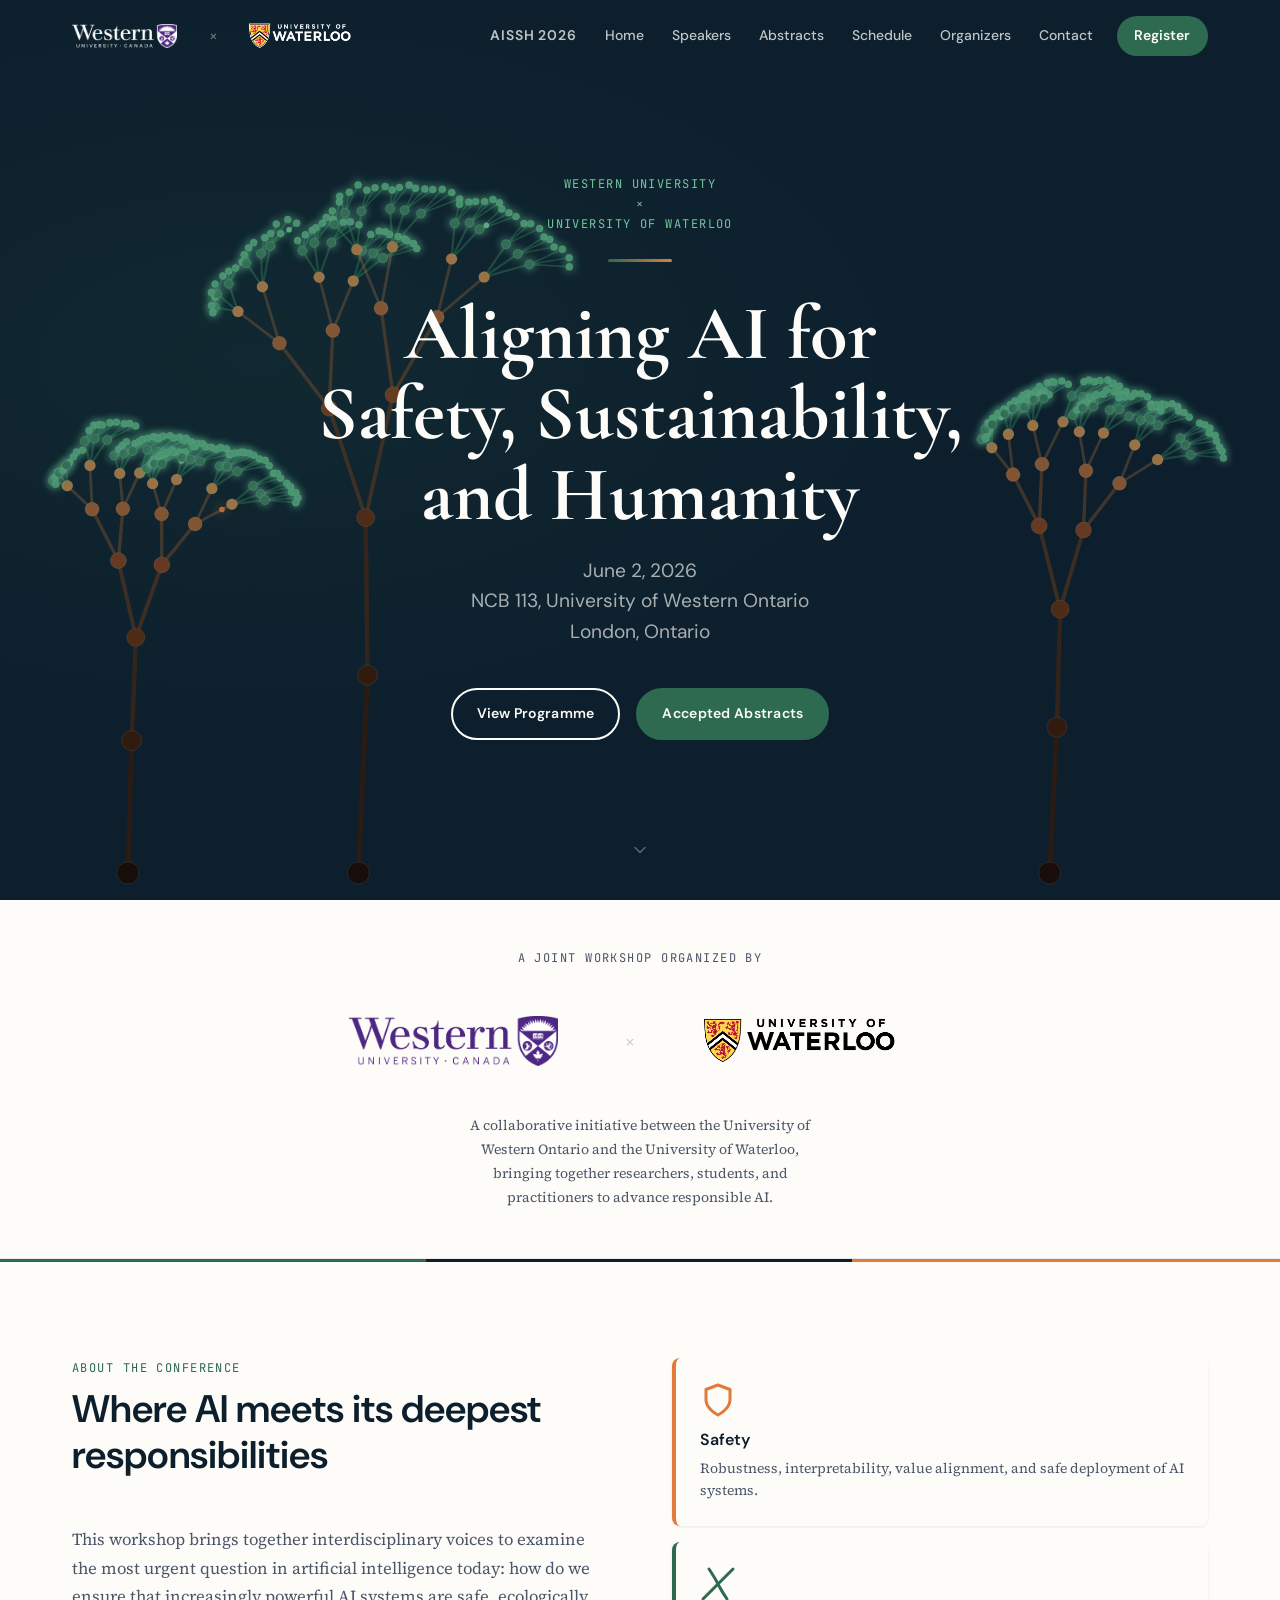
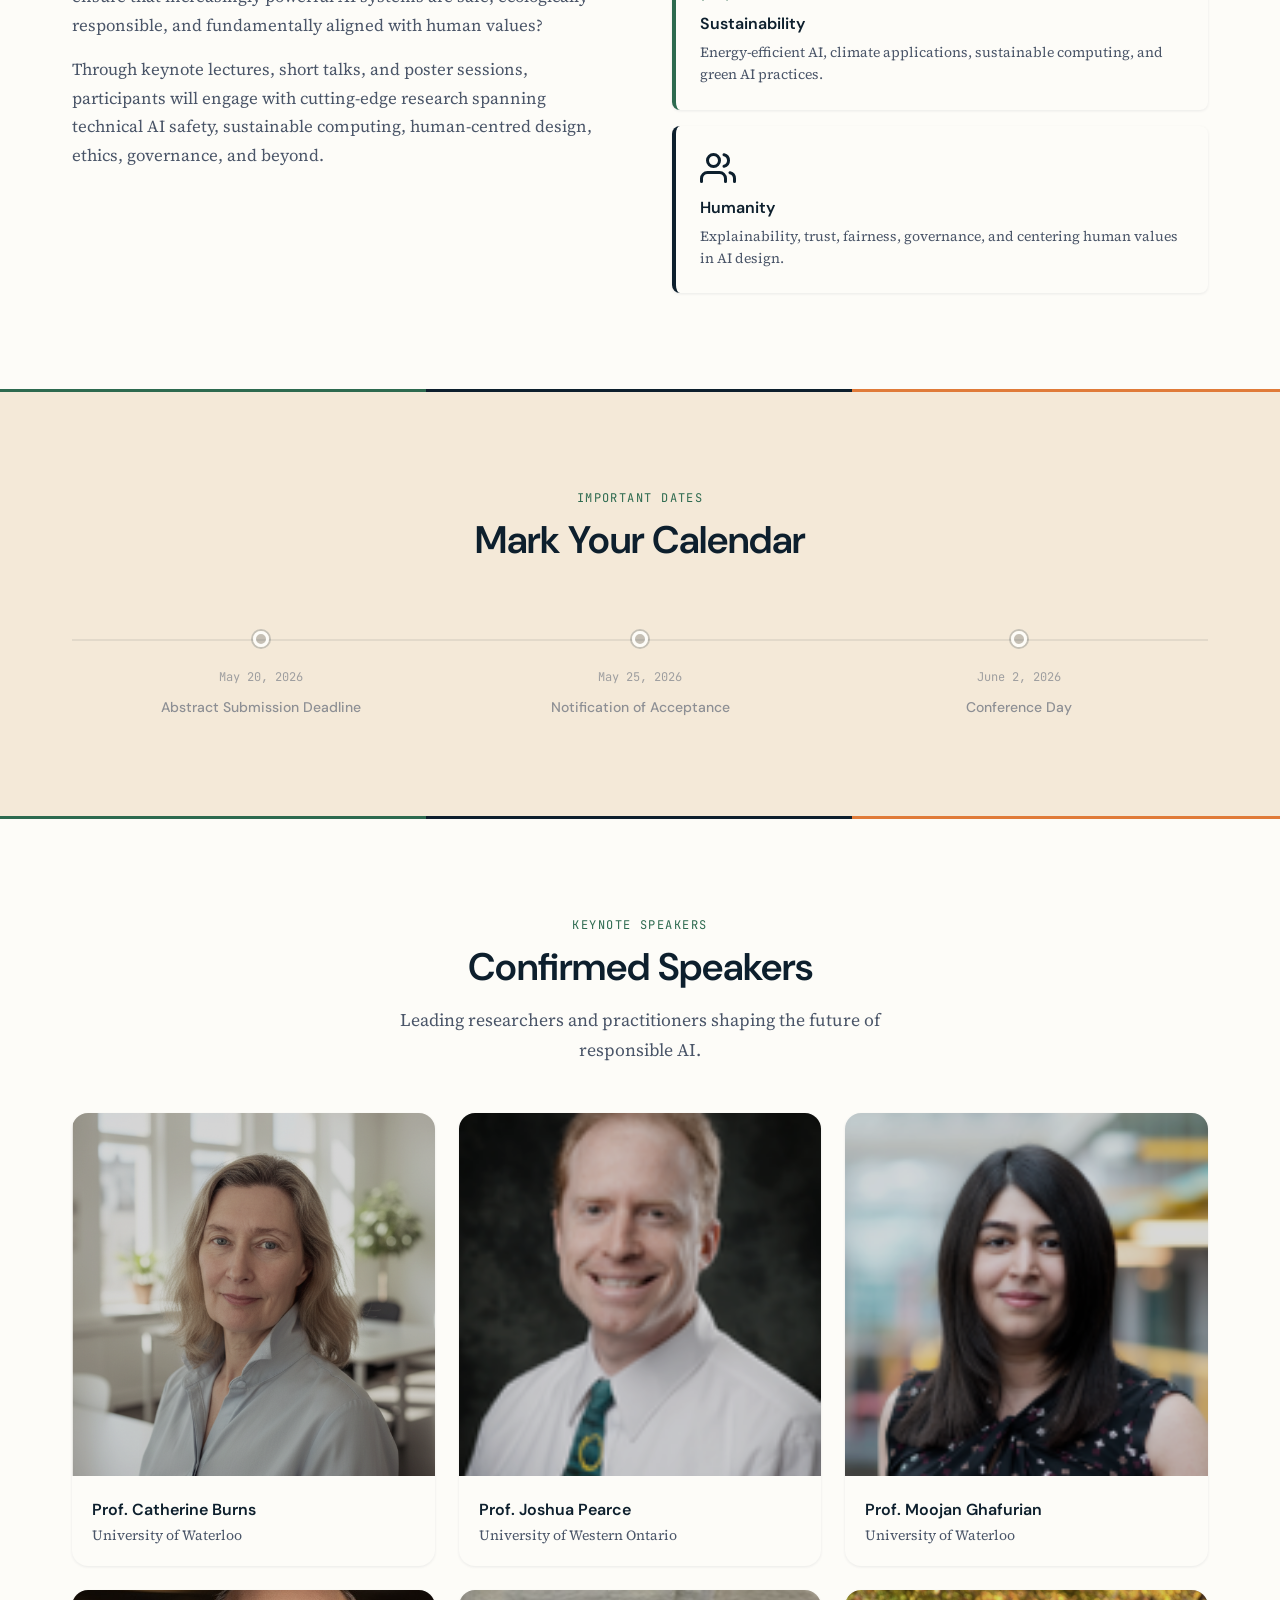
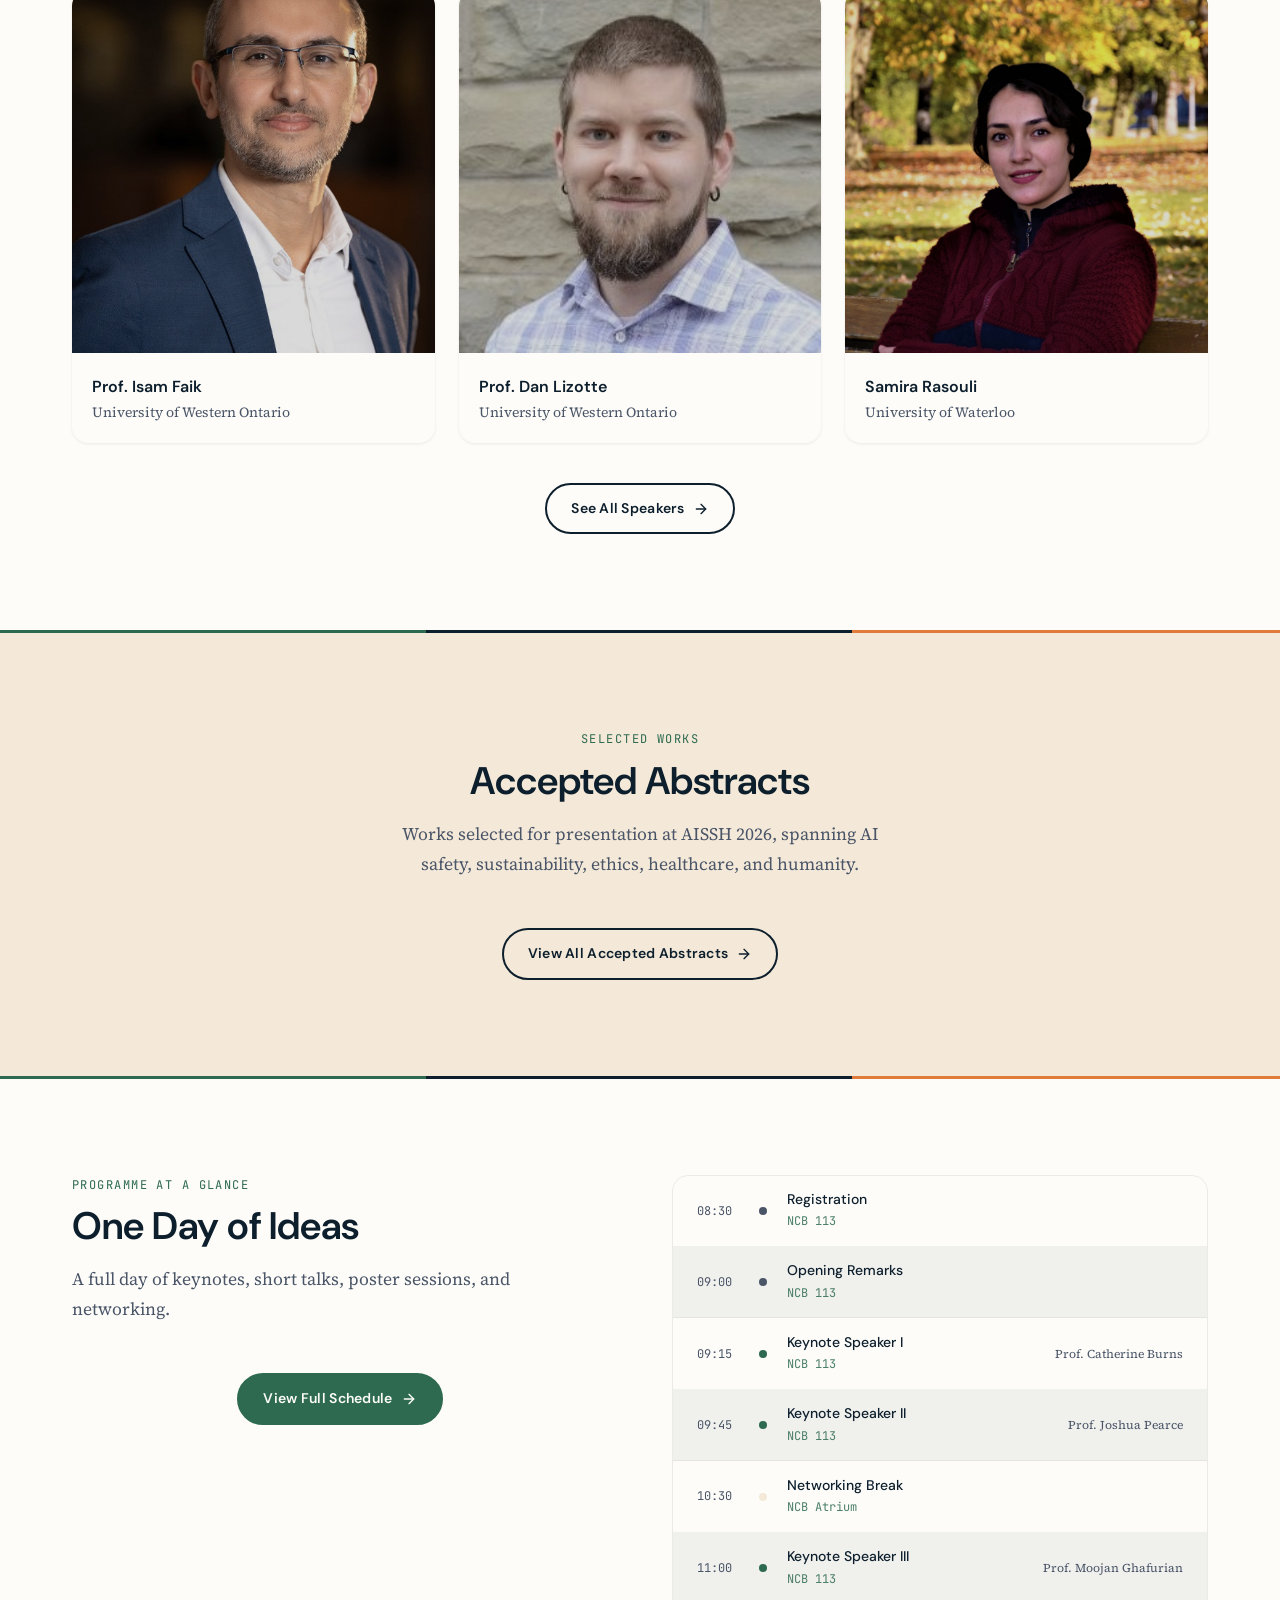
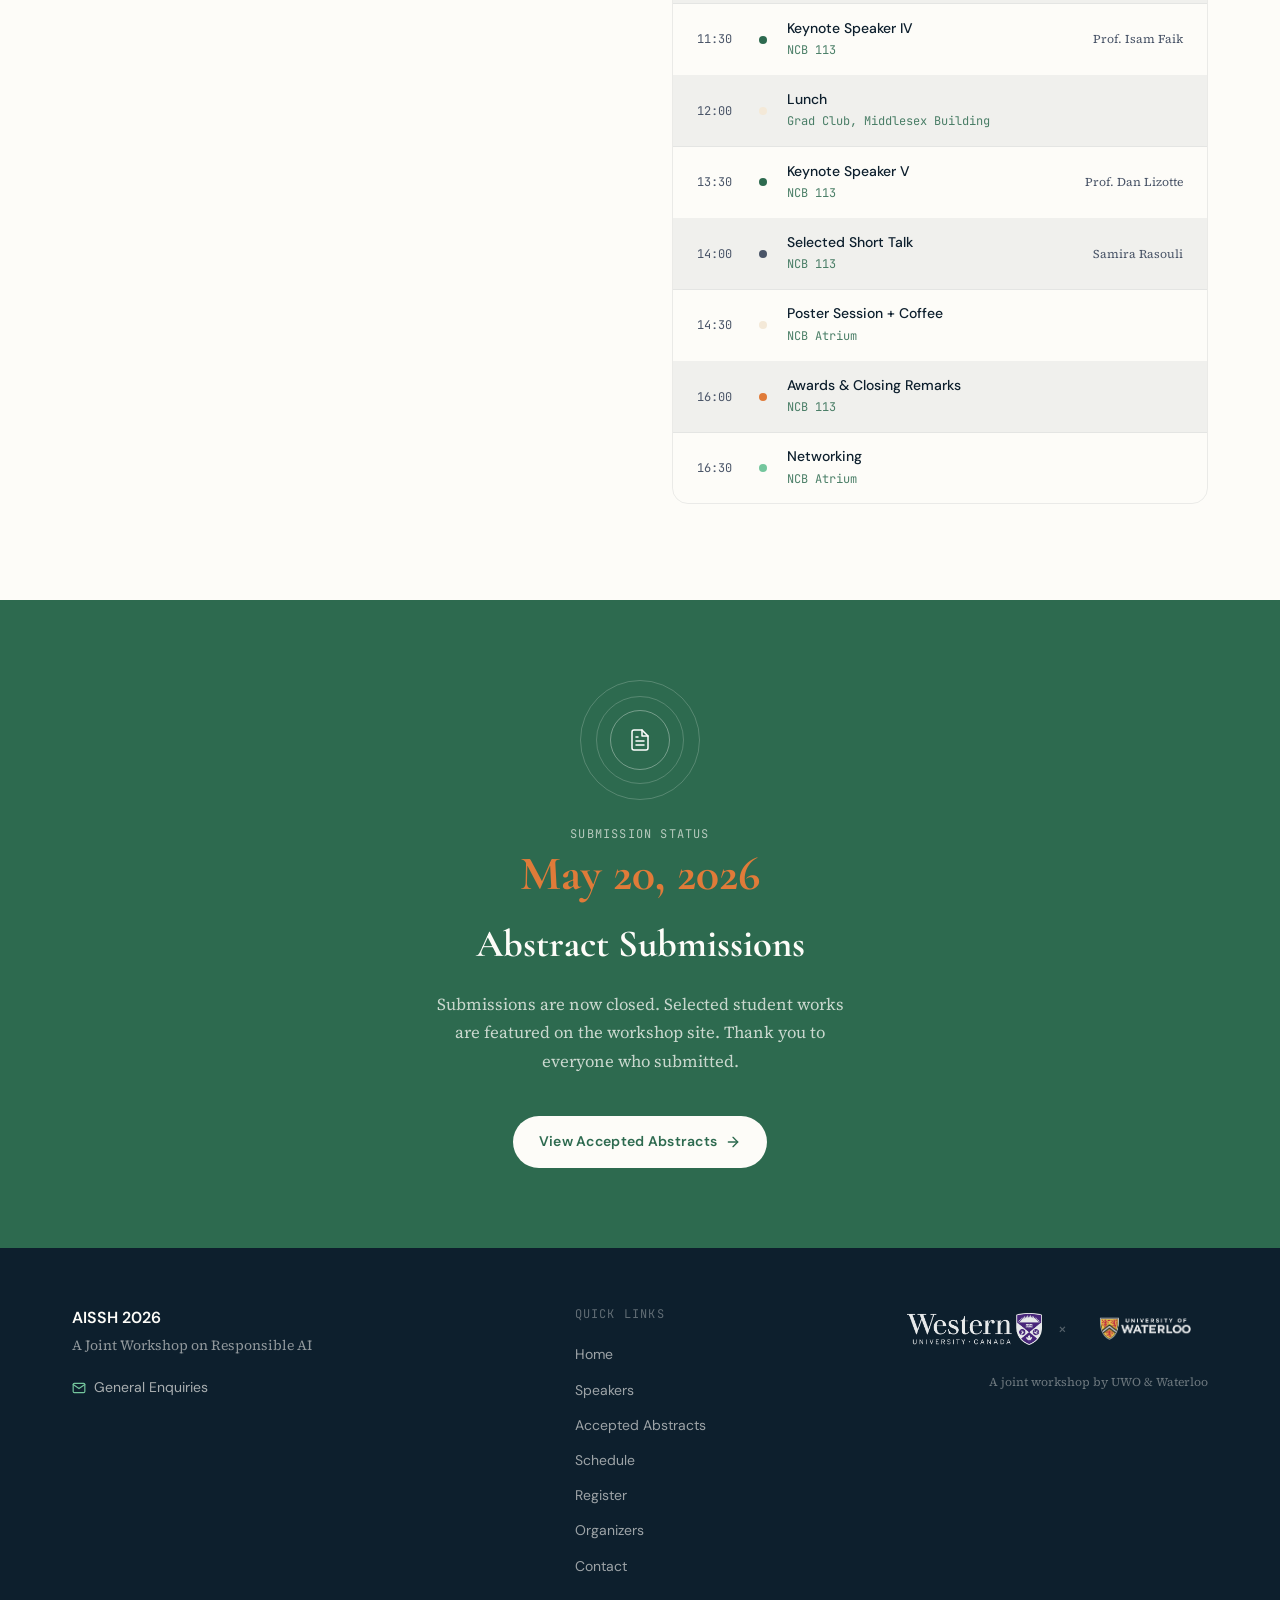
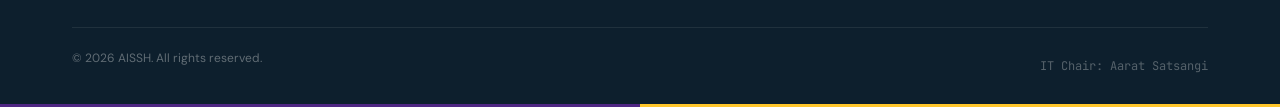
==== commit f96c65f3: "finalizing program and abstracts" ====
--- a/index.html
+++ b/index.html
@@ -48,8 +48,7 @@
         <a href="schedule.html" class="site-nav__link" data-nav-link>Schedule</a>
         <a href="organizers.html" class="site-nav__link" data-nav-link>Organizers</a>
         <a href="contact.html" class="site-nav__link" data-nav-link>Contact</a>
-        <a href="call-for-abstracts.html" class="site-nav__link site-nav__cta" data-nav-link>Call for Abstracts</a>
-        <a href="register.html" class="site-nav__link site-nav__cta site-nav__cta--secondary" data-nav-link>Register</a>
+        <a href="register.html" class="site-nav__link site-nav__cta" data-nav-link>Register</a>
       </nav>
 
       <button class="site-header__hamburger" aria-label="Open navigation menu" aria-expanded="false"
@@ -67,8 +66,7 @@
     <a href="schedule.html" class="site-nav__mobile-link" data-nav-link>Schedule</a>
     <a href="organizers.html" class="site-nav__mobile-link" data-nav-link>Organizers</a>
     <a href="contact.html" class="site-nav__mobile-link" data-nav-link>Contact</a>
-    <a href="call-for-abstracts.html" class="site-nav__mobile-cta">Call for Abstracts</a>
-    <a href="register.html" class="site-nav__mobile-cta site-nav__mobile-cta--secondary">Register</a>
+    <a href="register.html" class="site-nav__mobile-cta">Register</a>
   </nav>
 
   <main id="main-content">
@@ -93,7 +91,7 @@
 
         <div class="hero__ctas anim-fade-up anim-delay-4">
           <a href="schedule.html" class="btn btn-outline" id="hero-cta-schedule">View Programme</a>
-          <a href="call-for-abstracts.html" class="btn btn-primary" id="hero-cta-submit">Call for Abstracts</a>
+          <a href="accepted-papers.html" class="btn btn-primary" id="hero-cta-submit">Accepted Abstracts</a>
         </div>
       </div>
 
@@ -257,7 +255,7 @@
     <hr class="split-rule section-divider" aria-hidden="true">
 
     <!-- ══ § QUICK SCHEDULE ════════════════════════════════════ -->
-    <section class="section section--sand" id="quick-schedule" aria-labelledby="schedule-preview-title">
+    <section class="section" id="quick-schedule" aria-labelledby="schedule-preview-title">
       <div class="container">
         <div class="two-col">
           <div>
@@ -303,16 +301,15 @@
             </div>
           </div>
           <div>
-            <span class="cfp-banner__deadline-label">Abstract Submission Deadline</span>
-            <span class="cfp-banner__deadline-date" id="cfp-deadline-display">To be announced</span>
-          </div>
-          <h2 class="cfp-banner__title" id="cfp-title">Call for Abstracts</h2>
+            <span class="cfp-banner__deadline-label">Submission Status</span>
+            <span class="cfp-banner__deadline-date" id="cfp-deadline-display" style="color:var(--color-amber)">Closed</span>
+          </div>
+          <h2 class="cfp-banner__title" id="cfp-title">Abstract Submissions</h2>
           <p class="cfp-banner__subtitle">
-            We welcome extended abstracts (1 page max) from students across disciplines.
-            Selected authors may be invited to contribute to a book chapter.
+            Submissions are now closed. Selected student works are featured on the workshop site. Thank you to everyone who submitted.
           </p>
-          <a href="call-for-abstracts.html" class="btn cfp-banner__cta" id="cfp-banner-submit-btn">
-            Submit Your Abstract
+          <a href="accepted-papers.html" class="btn cfp-banner__cta" id="cfp-banner-submit-btn">
+            View Accepted Abstracts
             <svg xmlns="http://www.w3.org/2000/svg" width="16" height="16" viewBox="0 0 24 24" fill="none"
               stroke="currentColor" stroke-width="2" stroke-linecap="round" stroke-linejoin="round" aria-hidden="true">
               <line x1="5" y1="12" x2="19" y2="12" />
@@ -352,7 +349,6 @@
             <li><a href="speakers.html" class="site-footer__nav-link">Speakers</a></li>
             <li><a href="accepted-papers.html" class="site-footer__nav-link">Accepted Abstracts</a></li>
             <li><a href="schedule.html" class="site-footer__nav-link">Schedule</a></li>
-            <li><a href="call-for-abstracts.html" class="site-footer__nav-link">Call for Abstracts</a></li>
             <li><a href="register.html" class="site-footer__nav-link">Register</a></li>
             <li><a href="organizers.html" class="site-footer__nav-link">Organizers</a></li>
             <li><a href="contact.html" class="site-footer__nav-link">Contact</a></li>
--- a/css/home.css
+++ b/css/home.css
@@ -384,18 +384,34 @@
   flex-shrink: 0;
 }
 
+.quick-schedule-row__content {
+  display: flex;
+  flex-direction: column;
+  gap: 0.15rem;
+  flex: 1;
+  min-width: 0;
+}
+
 .quick-schedule-row__title {
   font-family: var(--font-heading);
   font-size: var(--text-small);
   font-weight: 500;
   color: var(--color-deep);
-  flex: 1;
+  line-height: 1.35;
+}
+
+.quick-schedule-row__location {
+  font-family: var(--font-mono);
+  font-size: var(--text-caption);
+  color: var(--color-forest);
+  opacity: 0.85;
 }
 
 .quick-schedule-row__speaker {
   font-family: var(--font-body);
   font-size: var(--text-caption);
   color: var(--color-slate);
+  margin-left: auto;
 }
 
 .quick-schedule__link {
